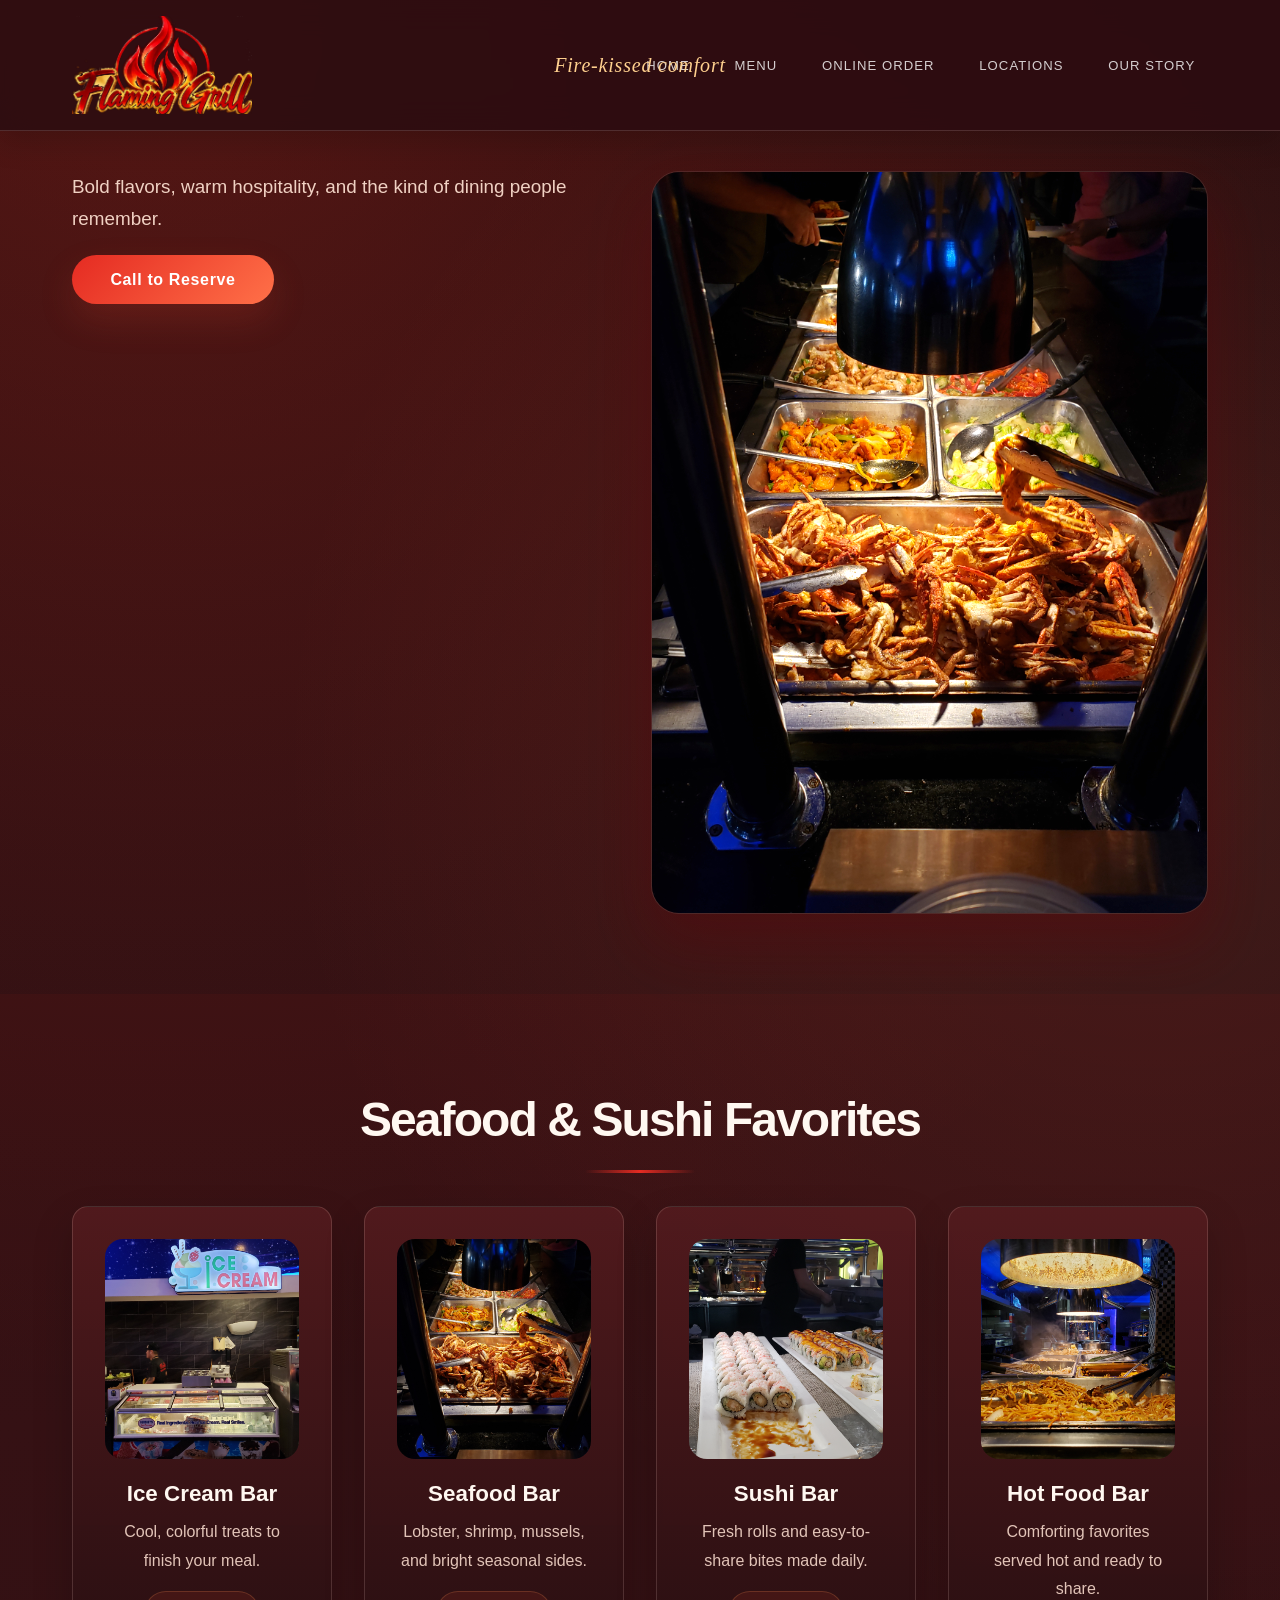
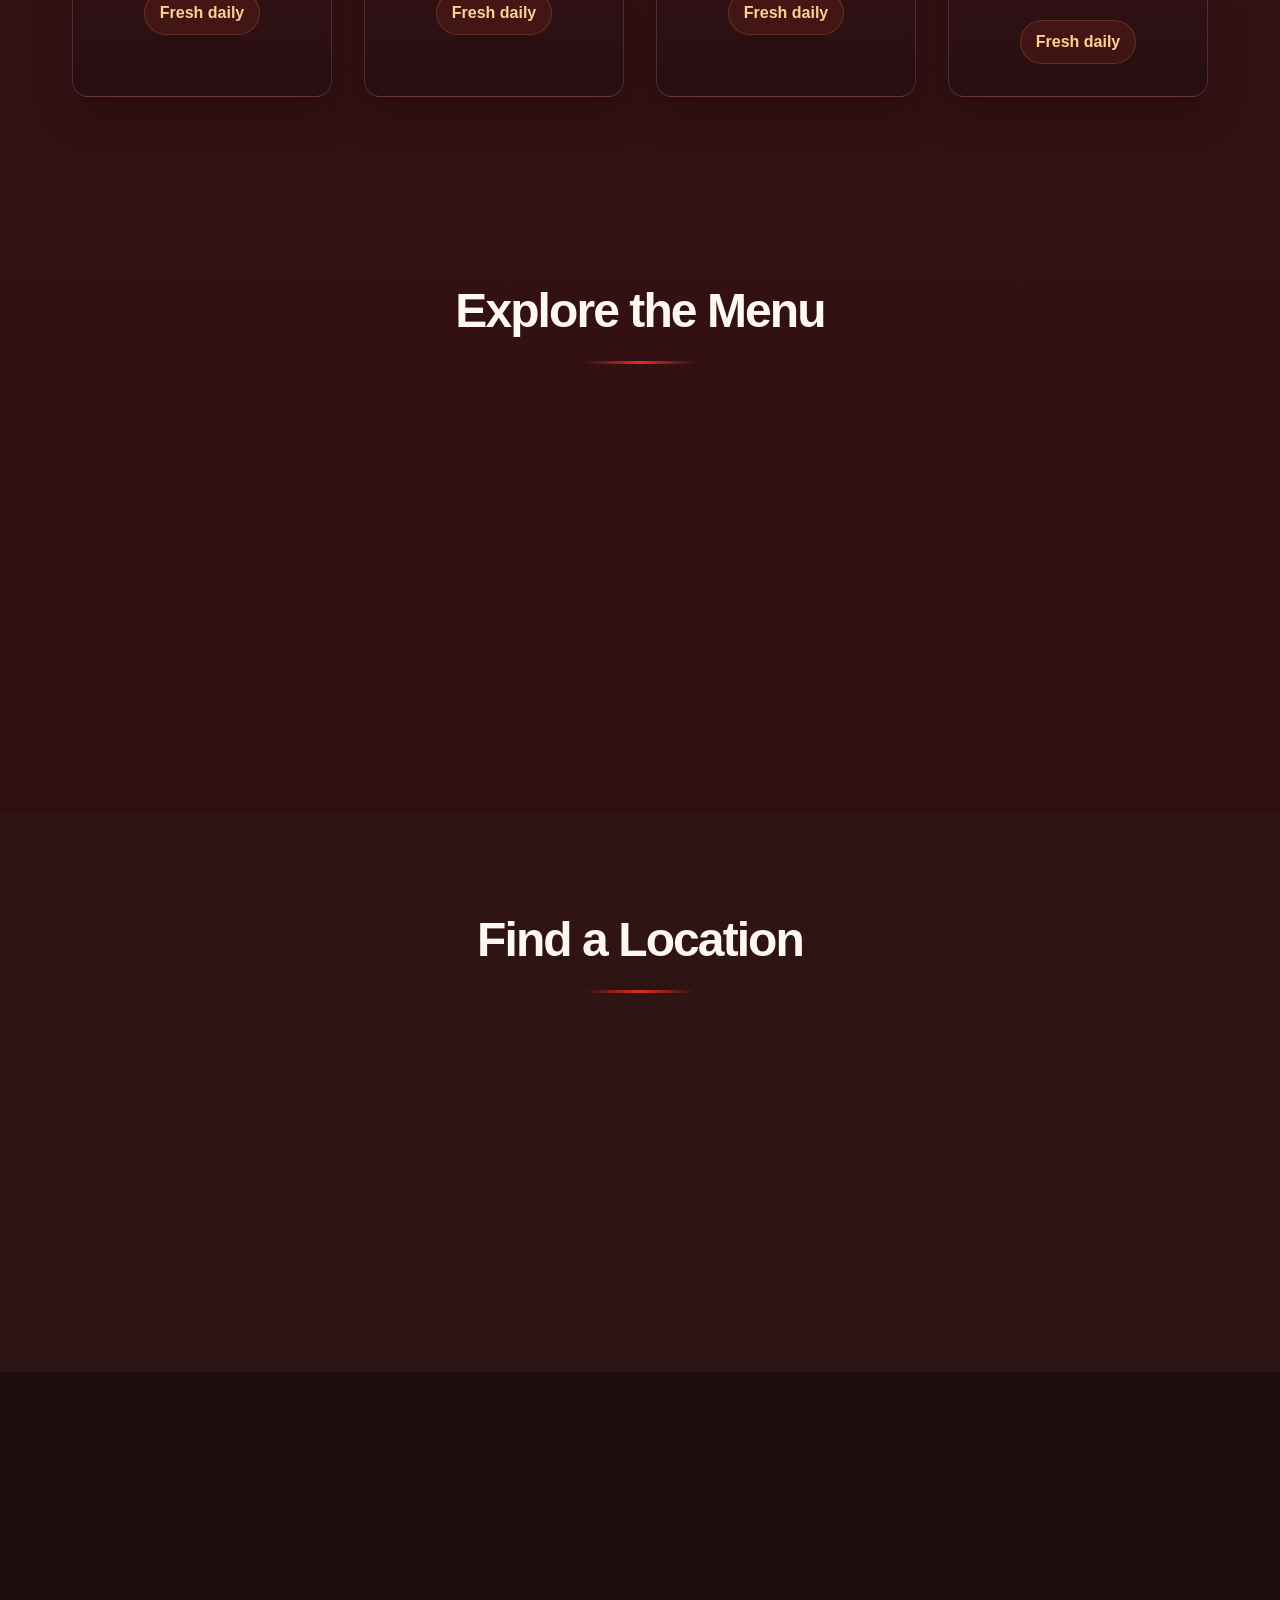
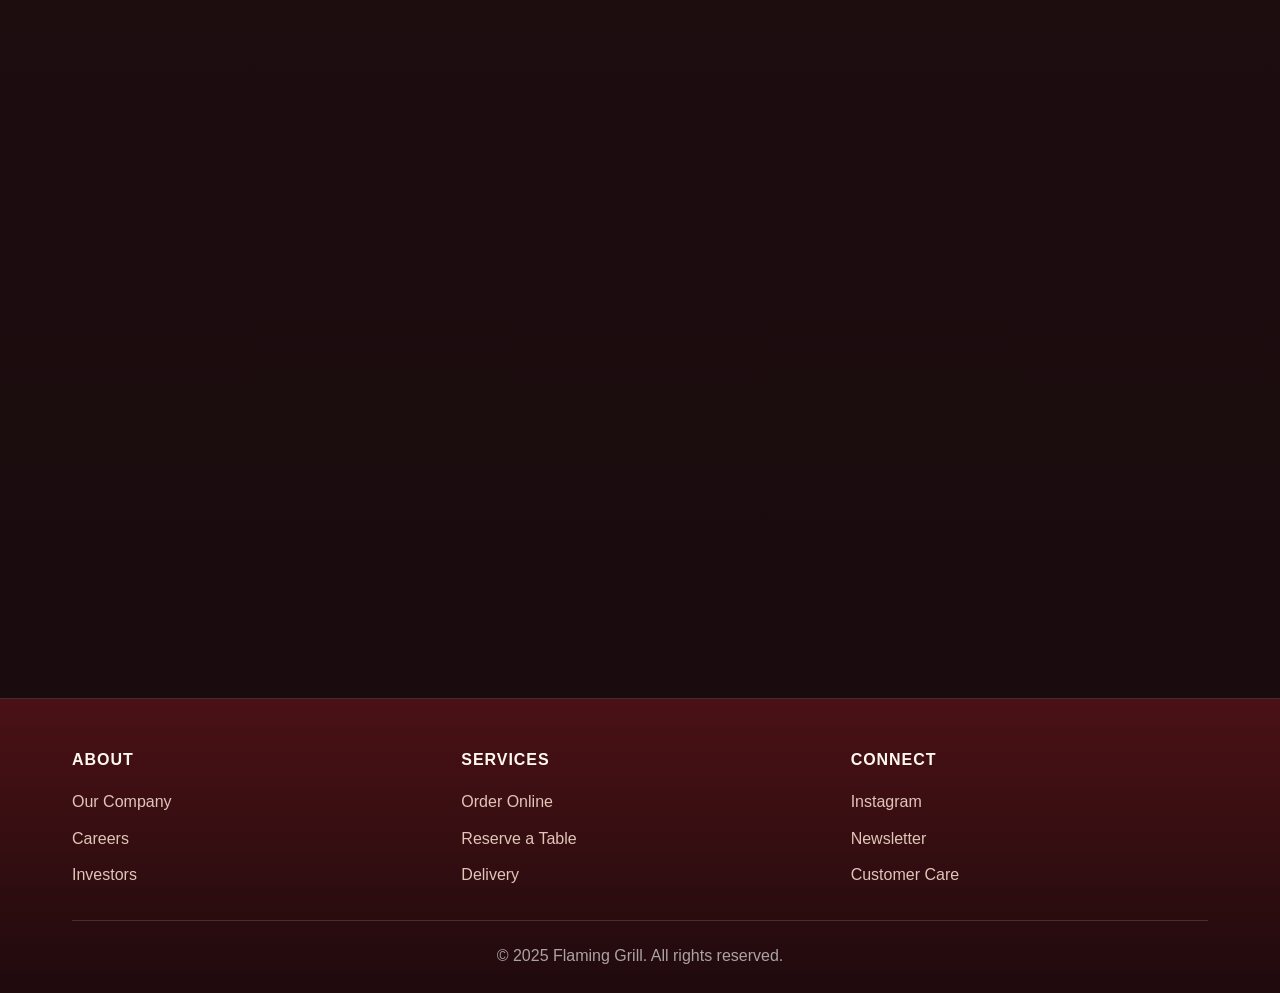
==== index.html @ aa5d99fc "Refine navigation and hero spacing" ====
<!DOCTYPE html>
<html lang="en">
<head>
    <meta charset="UTF-8">
    <meta name="viewport" content="width=device-width, initial-scale=1.0">
    <title>Flaming Grill - Premium Grill Restaurant</title>
    <meta name="description" content="Premium grill restaurant landing page with signature dishes, offers, and membership.">
    <link rel="stylesheet" href="styles.css">
</head>
<body>
    <nav class="navbar" aria-label="Primary navigation">
        <div class="nav-container">
            <a class="logo" href="#home" aria-label="Flaming Grill home">
                <img class="logo-image-extracted" src="./images/flaming-grill-transparent.png" alt="Flaming Grill">
            </a>
            <span class="nav-slogan">Fire-kissed comfort</span>

            <button class="menu-toggle" type="button" aria-expanded="false" aria-controls="site-menu" aria-label="Open navigation menu">
                <span></span><span></span><span></span>
            </button>

            <div class="nav-menu" id="site-menu">
                <div class="menu-panel-head">
                    <span>Explore</span>
                    <span class="menu-panel-fire" aria-hidden="true">✦</span>
                </div>
                <a href="#home" class="nav-link">Home</a>
                <a href="#menu" class="nav-link">Menu</a>
                <a href="./order.html" class="nav-link">Online Order</a>
                <a href="#branch" class="nav-link">Locations</a>
                <a href="#story" class="nav-link">Our Story</a>
            </div>
        </div>
    </nav>

    <section class="hero" id="home">
        <div class="hero-content">
            <h1 class="sr-only">Flaming Grill</h1>
            <p>Bold flavors, warm hospitality, and the kind of dining people remember.</p>
            <a class="cta-button phone-trigger" href="tel:+17329204888" data-phone="732-920-4888">Call to Reserve</a>
        </div>
        <div class="hero-image">
            <img src="./images/drive-10.jpg" alt="Fresh seafood bar with shrimp, lobster, and mussels">
        </div>
    </section>

    <section class="hot-dishes" id="menu">
        <div class="container">
            <h2 class="section-title">Seafood &amp; Sushi Favorites</h2>
            <div class="dishes-grid">
                <article class="dish-card glass-card reveal">
                    <img src="./images/drive-04.jpg" alt="Ice cream bar with assorted desserts">
                    <h3>Ice Cream Bar</h3>
                    <p>Cool, colorful treats to finish your meal.</p>
                    <span class="price">Fresh daily</span>
                </article>
                <article class="dish-card glass-card reveal">
                    <img src="./images/drive-10.jpg" alt="Seafood buffet with lobster, shrimp, and mussels">
                    <h3>Seafood Bar</h3>
                    <p>Lobster, shrimp, mussels, and bright seasonal sides.</p>
                    <span class="price">Fresh daily</span>
                </article>
                <article class="dish-card glass-card reveal">
                    <img src="./images/sushi-bar.jpg" alt="Fresh sushi rolls served at Flaming Grill">
                    <h3>Sushi Bar</h3>
                    <p>Fresh rolls and easy-to-share bites made daily.</p>
                    <span class="price">Fresh daily</span>
                </article>
                <article class="dish-card glass-card reveal">
                    <img src="./images/drive-07.jpg" alt="Hot food bar with prepared dishes">
                    <h3>Hot Food Bar</h3>
                    <p>Comforting favorites served hot and ready to share.</p>
                    <span class="price">Fresh daily</span>
                </article>
            </div>
        </div>
    </section>

    <section class="menu-categories">
        <div class="container">
            <h2 class="section-title">Explore the Menu</h2>
            <div class="categories-grid">
                <article class="category-item glass-card reveal">
                    <img src="./images/drive-10.jpg" alt="Lobster, shrimp, and seafood buffet">
                    <h3>Ocean Favorites</h3>
                    <p>Bright, generous, and ready for the table.</p>
                </article>
                <article class="category-item glass-card reveal">
                    <img src="./images/sushi-bar.jpg" alt="Fresh sushi rolls served at Flaming Grill">
                    <h3>Sushi Bar</h3>
                    <p>Fresh rolls, rice, and easy-to-share bites.</p>
                </article>
            </div>
        </div>
    </section>

    <section class="branches" id="branch">
        <div class="container">
            <h2 class="section-title">Find a Location</h2>
            <div class="branches-grid">
                <article class="branch-card glass-card reveal">
                    <h3>📍 Visit Flaming Grill</h3>
                    <p>2770 HOOPER AVE, BRICK, NJ 08723</p>
                    <p>Fresh seafood, sushi, and grill favorites served daily.</p>
                    <a class="branch-button phone-trigger" href="tel:+17329204888" data-phone="732-920-4888">Call to Reserve</a>
                </article>
            </div>
        </div>
    </section>

    <section class="story" id="story">
        <div class="container">
            <div class="story-content glass-card reveal">
                <div class="story-text">
                    <h2>Our Story</h2>
                    <p>Flaming Grill began in 2015 with one simple idea: great ingredients deserve a little fire and a lot of care.</p>
                    <p>Our chefs bring together grilling traditions from Japan, Korea, and beyond. Every cut, vegetable, and sauce is selected to make the meal feel effortless and memorable.</p>
                    <p>Today, our Brick location welcomes guests who come for the food, stay for the atmosphere, and return for the warmth of the flame.</p>
                </div>
                <div class="story-image">
                    <img src="./images/drive-12.jpg" alt="Flaming Grill restaurant kitchen and buffet display">
                </div>
            </div>
        </div>
    </section>

    <footer class="footer">
        <div class="container">
            <div class="footer-content">
                <div class="footer-section">
                    <h4>About</h4>
                    <ul>
                        <li><a href="#">Our Company</a></li>
                        <li><a href="#">Careers</a></li>
                        <li><a href="#">Investors</a></li>
                    </ul>
                </div>
                <div class="footer-section">
                    <h4>Services</h4>
                    <ul>
                        <li><a href="./order.html">Order Online</a></li>
                        <li><a href="#">Reserve a Table</a></li>
                        <li><a href="#">Delivery</a></li>
                    </ul>
                </div>
                <div class="footer-section">
                    <h4>Connect</h4>
                    <ul>
                        <li><a href="#">Instagram</a></li>
                        <li><a href="#">Newsletter</a></li>
                        <li><a href="#">Customer Care</a></li>
                    </ul>
                </div>
            </div>
            <div class="footer-bottom">
                <p>&copy; 2025 Flaming Grill. All rights reserved.</p>
            </div>
        </div>
    </footer>

    <script src="script.js"></script>
</body>
</html>
---- styles.css ----
:root {
    --bg: #190b0d;
    --bg-2: #2a1013;
    --panel: rgba(43, 17, 20, 0.9);
    --panel-strong: rgba(62, 20, 24, 0.96);
    --card: rgba(53, 21, 24, 0.88);
    --line: rgba(255, 219, 202, 0.16);
    --line-strong: rgba(255, 219, 202, 0.3);
    --text: #fff8f1;
    --muted: #e2c4b8;
    --accent: #e52b22;
    --accent-strong: #ad151b;
    --accent-soft: #ff7048;
    --gold: #ffd18f;
    --white: #ffffff;
    --shadow: rgba(0, 0, 0, 0.45);
    --max-width: 1200px;
}

* {
    margin: 0;
    padding: 0;
    box-sizing: border-box;
}

html {
    scroll-behavior: smooth;
}

body {
    font-family: 'Segoe UI', 'Avenir Next', 'Helvetica Neue', sans-serif;
    background:
        radial-gradient(circle at 12% 0%, rgba(237, 55, 37, 0.28), transparent 32%),
        radial-gradient(circle at 90% 18%, rgba(255, 112, 72, 0.14), transparent 24%),
        linear-gradient(180deg, #1b0a0d 0%, #2b1014 34%, #170b0d 100%);
    color: var(--text);
    line-height: 1.6;
    min-height: 100vh;
}

img {
    display: block;
    max-width: 100%;
}

a {
    text-decoration: none;
}

button,
input,
textarea {
    font: inherit;
}

.container {
    max-width: var(--max-width);
    margin: 0 auto;
    padding: 0 2rem;
}

.sr-only {
    position: absolute;
    width: 1px;
    height: 1px;
    padding: 0;
    margin: -1px;
    overflow: hidden;
    clip: rect(0, 0, 0, 0);
    white-space: nowrap;
    border: 0;
}

.navbar {
    position: sticky;
    top: 0;
    z-index: 1000;
    background: rgba(45, 13, 17, 0.9);
    backdrop-filter: blur(16px);
    border-bottom: 1px solid var(--line);
    box-shadow: 0 10px 28px rgba(0, 0, 0, 0.18);
}

.nav-container {
    max-width: var(--max-width);
    margin: 0 auto;
    padding: 1rem 2rem;
    display: flex;
    align-items: center;
    justify-content: space-between;
    gap: 1rem;
    position: relative;
}

.logo {
    display: inline-flex;
    align-items: center;
    justify-content: center;
    gap: 0.55rem;
    color: var(--white);
}

.logo-image-extracted {
    display: block;
    width: 180px;
    height: 98px;
    object-fit: contain;
    object-position: left center;
}

.nav-slogan {
    position: absolute;
    left: 50%;
    transform: translateX(-50%);
    color: var(--gold);
    font-family: Georgia, 'Times New Roman', serif;
    font-size: 1.25rem;
    font-style: italic;
    letter-spacing: 0.04em;
}

.logo-flame {
    position: relative;
    display: block;
    width: 28px;
    height: 38px;
    transform: rotate(-7deg);
}

.logo-flame::before,
.logo-flame::after,
.logo-flame i,
.logo-flame b {
    position: absolute;
    display: block;
    content: '';
    border-radius: 70% 25% 70% 25%;
    transform: rotate(45deg);
}

.logo-flame::before {
    right: 1px;
    bottom: 1px;
    width: 22px;
    height: 29px;
    background: var(--accent);
}

.logo-flame::after {
    right: 6px;
    bottom: 6px;
    width: 13px;
    height: 19px;
    background: var(--gold);
}

.logo-flame i {
    left: 1px;
    top: 1px;
    width: 11px;
    height: 22px;
    background: var(--accent-soft);
}

.logo-flame b {
    left: 7px;
    top: 10px;
    width: 7px;
    height: 14px;
    background: var(--gold);
}

.logo-words {
    display: inline-flex;
    align-items: baseline;
    column-gap: 0.3rem;
    line-height: 0.9;
    white-space: nowrap;
}

.logo-words strong,
.logo-words em {
    font-family: 'Arial Narrow', 'Helvetica Neue', sans-serif;
    font-style: normal;
    font-weight: 900;
}

.logo-words strong {
    font-size: 0.97rem;
    letter-spacing: 0.02em;
}

.logo-words strong:first-child {
    color: var(--accent-soft);
}

.logo-words strong:nth-child(2) {
    color: #ffdfd0;
}

.logo-words em {
    color: var(--gold);
    font-size: 0.58rem;
    letter-spacing: 0.08em;
}

.nav-menu {
    display: flex;
    align-items: center;
    gap: 1.2rem;
    transition: all 0.3s ease;
}

.nav-link {
    color: rgba(255, 255, 255, 0.8);
    font-size: 0.82rem;
    letter-spacing: 0.08em;
    text-transform: uppercase;
    padding: 0.5rem 0.8rem;
    border-radius: 999px;
    transition: all 0.25s ease;
}

.nav-link:hover {
    background: rgba(255, 255, 255, 0.04);
    color: var(--gold);
    transform: translateY(-1px);
}

.register-btn {
    background: linear-gradient(135deg, var(--accent), var(--accent-soft));
    color: var(--white);
    border: 1px solid rgba(255, 255, 255, 0.12);
    box-shadow: 0 12px 30px rgba(216, 64, 45, 0.2);
    padding: 0.7rem 1.1rem;
}

.register-btn:hover {
    filter: brightness(1.06);
    color: var(--white);
}

.menu-toggle {
    display: none;
    width: 48px;
    height: 48px;
    border: 1px solid var(--line-strong);
    background: rgba(255, 255, 255, 0.03);
    border-radius: 50%;
    align-items: center;
    justify-content: center;
    flex-direction: column;
    gap: 5px;
    cursor: pointer;
    transition: all 0.25s ease;
}

.menu-toggle span {
    width: 18px;
    height: 2px;
    background: var(--white);
    border-radius: 999px;
    display: block;
    transition: transform 0.25s ease, opacity 0.25s ease;
}

.menu-toggle[aria-expanded='true'] span:nth-child(1) {
    transform: translateY(7px) rotate(45deg);
}

.menu-toggle[aria-expanded='true'] span:nth-child(2) {
    opacity: 0;
}

.menu-toggle[aria-expanded='true'] span:nth-child(3) {
    transform: translateY(-7px) rotate(-45deg);
}

.menu-panel-head {
    display: none;
    justify-content: space-between;
    align-items: center;
    padding: 0.25rem 0.3rem 0.8rem;
    color: var(--gold);
    font-size: 0.7rem;
    letter-spacing: 0.12em;
    text-transform: uppercase;
    border-bottom: 1px solid var(--line);
}

.menu-panel-fire {
    color: var(--accent-soft);
    font-size: 1rem;
}

.glass-card {
    background: linear-gradient(180deg, rgba(83, 27, 30, 0.9), rgba(38, 14, 17, 0.94));
    border: 1px solid var(--line);
    border-radius: 16px;
    padding: 2rem;
    box-shadow: 0 18px 40px rgba(0, 0, 0, 0.2);
    transition: transform 0.3s ease, box-shadow 0.3s ease, border-color 0.3s ease;
}

.glass-card:hover {
    transform: translateY(-6px);
    border-color: rgba(248, 210, 140, 0.4);
    box-shadow: 0 24px 48px rgba(0, 0, 0, 0.26);
}

.hero {
    max-width: var(--max-width);
    margin: 0 auto;
    padding: 2.5rem 2rem 5rem;
    display: grid;
    grid-template-columns: 0.96fr 1.04fr;
    gap: 4rem;
    align-items: start;
}

.hero-content {
    padding-top: 0;
}

.eyebrow {
    display: inline-block;
    margin-bottom: 1rem;
    color: var(--gold);
    font-size: 0.76rem;
    letter-spacing: 0.18em;
    text-transform: uppercase;
}

.hero-content h1 {
    font-family: Georgia, 'Times New Roman', serif;
    font-size: clamp(3.2rem, 6vw, 6rem);
    font-weight: 600;
    letter-spacing: -0.05em;
    line-height: 0.96;
    margin-bottom: 1.2rem;
    color: var(--text);
}

.hero-wordmark {
    max-width: 650px;
    margin-bottom: 1.2rem;
}

.hero-wordmark img {
    width: 100%;
    height: auto;
    mix-blend-mode: screen;
    filter: saturate(1.08) contrast(1.04);
}

.hero-content p {
    max-width: 40rem;
    color: #f0d1c3;
    font-size: 1.18rem;
    line-height: 1.7;
    margin-bottom: 2rem;
}

.cta-button,
.promo-button,
.branch-button,
.register-submit {
    border: none;
    border-radius: 999px;
    background: linear-gradient(135deg, var(--accent), var(--accent-soft));
    color: var(--white);
    font-weight: 700;
    letter-spacing: 0.04em;
    cursor: pointer;
    transition: transform 0.22s ease, box-shadow 0.22s ease;
    box-shadow: 0 16px 35px rgba(216, 64, 45, 0.18);
}

.cta-button {
    padding: 1rem 2.4rem;
    font-size: 1rem;
}

.cta-button:hover,
.promo-button:hover,
.branch-button:hover,
.register-submit:hover {
    transform: translateY(-2px);
    box-shadow: 0 20px 38px rgba(216, 64, 45, 0.28);
}

.hero-image img {
    width: 100%;
    height: 100%;
    min-height: 540px;
    object-fit: cover;
    object-position: center center;
    filter: brightness(1.12) saturate(1.08);
    border-radius: 28px;
    border: 1px solid rgba(255, 255, 255, 0.08);
    box-shadow: 0 28px 60px rgba(71, 8, 12, 0.5);
}

.hot-dishes,
.promotions,
.menu-categories,
.branches,
.story,
.member-register {
    padding: 5.5rem 0;
}

.hot-dishes,
.menu-categories {
    background: rgba(112, 23, 27, 0.14);
}

.promotions,
.branches,
.member-register {
    background: rgba(255, 116, 70, 0.06);
}

.section-title {
    position: relative;
    text-align: center;
    margin-bottom: 3rem;
    color: var(--text);
    font-size: clamp(2rem, 4vw, 3rem);
    letter-spacing: -0.04em;
    font-weight: 600;
}

.section-title::after {
    content: '';
    position: absolute;
    left: 50%;
    bottom: -0.9rem;
    width: 110px;
    height: 3px;
    transform: translateX(-50%);
    border-radius: 999px;
    background: linear-gradient(90deg, transparent, var(--accent), transparent);
}

.dishes-grid,
.promotion-cards,
.categories-grid,
.branches-grid {
    display: grid;
    gap: 2rem;
}

.dishes-grid {
    grid-template-columns: repeat(auto-fit, minmax(240px, 1fr));
}

.dish-card {
    overflow: hidden;
    text-align: center;
}

.dish-card img {
    width: 100%;
    height: 220px;
    object-fit: cover;
    border-radius: 18px;
    margin-bottom: 1.3rem;
    transition: transform 0.38s ease;
}

.dish-card:hover img,
.category-item:hover img {
    transform: scale(1.04);
}

.dish-card h3,
.promo-card h3,
.branch-card h3,
.category-item h3 {
    color: var(--text);
    font-size: 1.4rem;
    line-height: 1.25;
    margin-bottom: 0.6rem;
}

.dish-card p,
.promo-card p,
.branch-card p,
.category-item p,
.story-text p {
    color: var(--muted);
    line-height: 1.8;
}

.price {
    display: inline-block;
    margin-top: 1rem;
    padding: 0.5rem 0.9rem;
    border-radius: 999px;
    background: rgba(216, 64, 45, 0.12);
    border: 1px solid rgba(255, 157, 87, 0.2);
    color: var(--gold);
    font-weight: 700;
}

.promotion-cards {
    grid-template-columns: repeat(auto-fit, minmax(280px, 1fr));
}

.promo-card {
    position: relative;
    overflow: hidden;
    padding-top: 3.5rem;
}

.promo-badge {
    position: absolute;
    top: 1.2rem;
    right: -2.1rem;
    padding: 0.45rem 2.2rem;
    background: linear-gradient(135deg, rgba(216, 64, 45, 1), rgba(255, 157, 87, 1));
    color: var(--white);
    font-size: 0.7rem;
    letter-spacing: 0.12em;
    text-transform: uppercase;
    transform: rotate(45deg);
    box-shadow: 0 14px 28px rgba(216, 64, 45, 0.2);
}

.promo-button {
    width: 100%;
    margin-top: 1.3rem;
    padding: 0.8rem 1.2rem;
}

.categories-grid {
    grid-template-columns: repeat(auto-fit, minmax(200px, 1fr));
}

.category-item {
    text-align: center;
    overflow: hidden;
}

.category-item img {
    width: 100%;
    height: 180px;
    object-fit: cover;
    border-radius: 18px;
    margin-bottom: 1rem;
    transition: transform 0.32s ease;
}

.branches-grid {
    grid-template-columns: repeat(auto-fit, minmax(260px, 1fr));
}

.branch-card {
    display: flex;
    flex-direction: column;
    gap: 0.8rem;
}

.branch-button {
    width: 100%;
    padding: 0.8rem 1.2rem;
    margin-top: 0.4rem;
    display: block;
    text-align: center;
}

.story-content {
    display: grid;
    grid-template-columns: 1.05fr 0.95fr;
    gap: 2.5rem;
    align-items: center;
}

.story-text h2 {
    color: var(--text);
    font-size: clamp(2rem, 4vw, 3rem);
    letter-spacing: -0.04em;
    margin-bottom: 1.1rem;
}

.story-text p + p {
    margin-top: 1rem;
}

.story-image img {
    width: 100%;
    min-height: 420px;
    object-fit: cover;
    border-radius: 24px;
    box-shadow: 0 30px 60px rgba(0, 0, 0, 0.25);
}

.member-register {
    padding-top: 3rem;
}

.register-form {
    max-width: 620px;
    margin: 0 auto;
}

.register-form h2 {
    color: var(--text);
    text-align: center;
    font-size: clamp(2rem, 3vw, 2.6rem);
    margin-bottom: 1.7rem;
}

.register-form form {
    display: flex;
    flex-direction: column;
    gap: 1.1rem;
}

.register-form input,
.register-form textarea {
    width: 100%;
    padding: 1rem 1.1rem;
    border-radius: 14px;
    border: 1px solid rgba(255, 255, 255, 0.08);
    background: rgba(255, 255, 255, 0.02);
    color: var(--text);
    transition: border-color 0.25s ease, box-shadow 0.25s ease;
}

.register-form input::placeholder,
.register-form textarea::placeholder {
    color: rgba(255, 255, 255, 0.45);
}

.register-form input:focus,
.register-form textarea:focus {
    outline: none;
    border-color: rgba(248, 210, 140, 0.6);
    box-shadow: 0 0 0 4px rgba(248, 210, 140, 0.08);
}

.register-form textarea {
    min-height: 110px;
    resize: vertical;
}

.register-submit {
    width: 100%;
    padding: 1rem 1.2rem;
}

.footer {
    margin-top: 2rem;
    background: linear-gradient(180deg, rgba(76, 18, 22, 0.96), rgba(31, 10, 13, 1));
    border-top: 1px solid var(--line);
    padding: 3rem 0 1.5rem;
}

.footer-content {
    display: grid;
    grid-template-columns: repeat(auto-fit, minmax(180px, 1fr));
    gap: 2rem;
    margin-bottom: 2rem;
}

.footer-section h4 {
    color: var(--text);
    font-size: 1rem;
    margin-bottom: 1rem;
    letter-spacing: 0.06em;
    text-transform: uppercase;
}

.footer-section ul {
    list-style: none;
}

.footer-section li + li {
    margin-top: 0.7rem;
}

.footer-section a {
    color: var(--muted);
    transition: color 0.2s ease;
}

.footer-section a:hover {
    color: var(--gold);
}

.footer-bottom {
    padding-top: 1.4rem;
    border-top: 1px solid var(--line);
    color: rgba(255, 255, 255, 0.62);
    text-align: center;
}

.reveal {
    opacity: 0;
    transform: translateY(30px);
    transition: opacity 0.7s ease, transform 0.7s ease;
}

.reveal.is-visible {
    opacity: 1;
    transform: translateY(0);
}

@media (max-width: 900px) {
    .hero {
        grid-template-columns: 1fr;
        gap: 2rem;
    }

    .hero-image img {
        min-height: 420px;
    }

    .story-content {
        grid-template-columns: 1fr;
    }
}

@media (max-width: 768px) {
    .nav-container {
        padding: 0.9rem 1rem;
    }

    .menu-toggle {
        display: flex;
    }

    .menu-panel-head {
        display: flex;
    }

    .nav-menu {
        position: absolute;
        right: 1rem;
        top: calc(100% + 0.7rem);
        left: 1rem;
        display: flex;
        flex-direction: column;
        align-items: flex-start;
        padding: 1rem 1rem 0.8rem;
        background: rgba(9, 11, 13, 0.96);
        border: 1px solid var(--line);
        border-radius: 18px;
        box-shadow: 0 22px 34px rgba(0, 0, 0, 0.28);
        opacity: 0;
        pointer-events: none;
        transform: translateY(-8px);
    }

    .nav-menu.is-open {
        opacity: 1;
        pointer-events: auto;
        transform: translateY(0);
    }

    .nav-link {
        width: 100%;
        padding: 0.75rem 0.4rem;
        border-radius: 10px;
    }

    .hero,
    .hot-dishes,
    .promotions,
    .menu-categories,
    .branches,
    .story,
    .member-register {
        padding-left: 1rem;
        padding-right: 1rem;
    }
}

@media (max-width: 480px) {
    .logo-image-extracted {
        width: 180px;
        height: 86px;
    }

    .nav-slogan {
        display: none;
    }

    .logo-words strong {
        font-size: 0.8rem;
    }

    .hero {
        padding-top: 2rem;
    }

    .hero-content {
        padding-top: 0;
    }

    .hero-content p {
        font-size: 1rem;
    }

    .glass-card {
        padding: 1.2rem;
    }
}

.back-link {
    color: var(--gold);
    font-size: 0.78rem;
    letter-spacing: 0.12em;
    text-transform: uppercase;
}

.back-link:hover {
    color: var(--white);
}

.order-main {
    max-width: var(--max-width);
    margin: 0 auto;
    padding: 4.5rem 2rem 6rem;
}

.order-header {
    max-width: 760px;
    margin-bottom: 3rem;
}

.order-header h1 {
    margin: 0.5rem 0 1rem;
    color: var(--text);
    font-family: Georgia, 'Times New Roman', serif;
    font-size: clamp(3rem, 6vw, 5.4rem);
    line-height: 0.98;
}

.order-header > p {
    color: var(--muted);
    font-size: 1.1rem;
}

.order-meta {
    display: flex;
    flex-wrap: wrap;
    gap: 0.65rem 1.2rem;
    margin-top: 1.5rem;
    color: var(--gold);
    font-size: 0.78rem;
    letter-spacing: 0.06em;
    text-transform: uppercase;
}

.order-meta a {
    color: var(--accent-soft);
}

.order-layout {
    display: grid;
    grid-template-columns: 210px minmax(0, 1fr);
    gap: 2rem;
    align-items: start;
}

.order-categories {
    position: sticky;
    top: 104px;
    display: flex;
    flex-direction: column;
    gap: 0.35rem;
    padding: 1rem;
    background: rgba(68, 18, 23, 0.8);
    border: 1px solid var(--line);
    border-radius: 14px;
}

.order-categories a {
    padding: 0.65rem 0.75rem;
    border-radius: 8px;
    color: var(--muted);
    font-size: 0.78rem;
    letter-spacing: 0.05em;
    text-transform: uppercase;
}

.order-categories a:hover {
    background: var(--accent-strong);
    color: var(--white);
}

.order-menu {
    min-width: 0;
}

.order-section {
    scroll-margin-top: 100px;
    margin-bottom: 2.5rem;
    padding: 1.6rem;
    background: rgba(63, 19, 24, 0.78);
    border: 1px solid var(--line);
    border-radius: 16px;
}

.order-section h2 {
    margin-bottom: 1rem;
    color: var(--gold);
    font-family: Georgia, 'Times New Roman', serif;
    font-size: 1.9rem;
}

.order-items {
    display: grid;
    gap: 0.55rem;
}

.order-item {
    display: flex;
    justify-content: space-between;
    gap: 1.5rem;
    padding: 1rem 0;
    border-top: 1px solid rgba(255, 219, 202, 0.12);
}

.order-item h3 {
    color: var(--text);
    font-size: 1rem;
    line-height: 1.35;
}

.order-item p {
    max-width: 700px;
    margin-top: 0.35rem;
    color: var(--muted);
    font-size: 0.9rem;
    line-height: 1.55;
}

.order-item strong {
    flex: 0 0 auto;
    color: var(--accent-soft);
    font-size: 0.95rem;
}

.compact-items {
    grid-template-columns: repeat(2, minmax(0, 1fr));
    column-gap: 2rem;
}

@media (max-width: 760px) {
    .order-main {
        padding: 3rem 1rem 4rem;
    }

    .order-layout {
        grid-template-columns: 1fr;
    }

    .order-categories {
        position: static;
        display: grid;
        grid-template-columns: repeat(2, minmax(0, 1fr));
    }

    .compact-items {
        grid-template-columns: 1fr;
    }
}
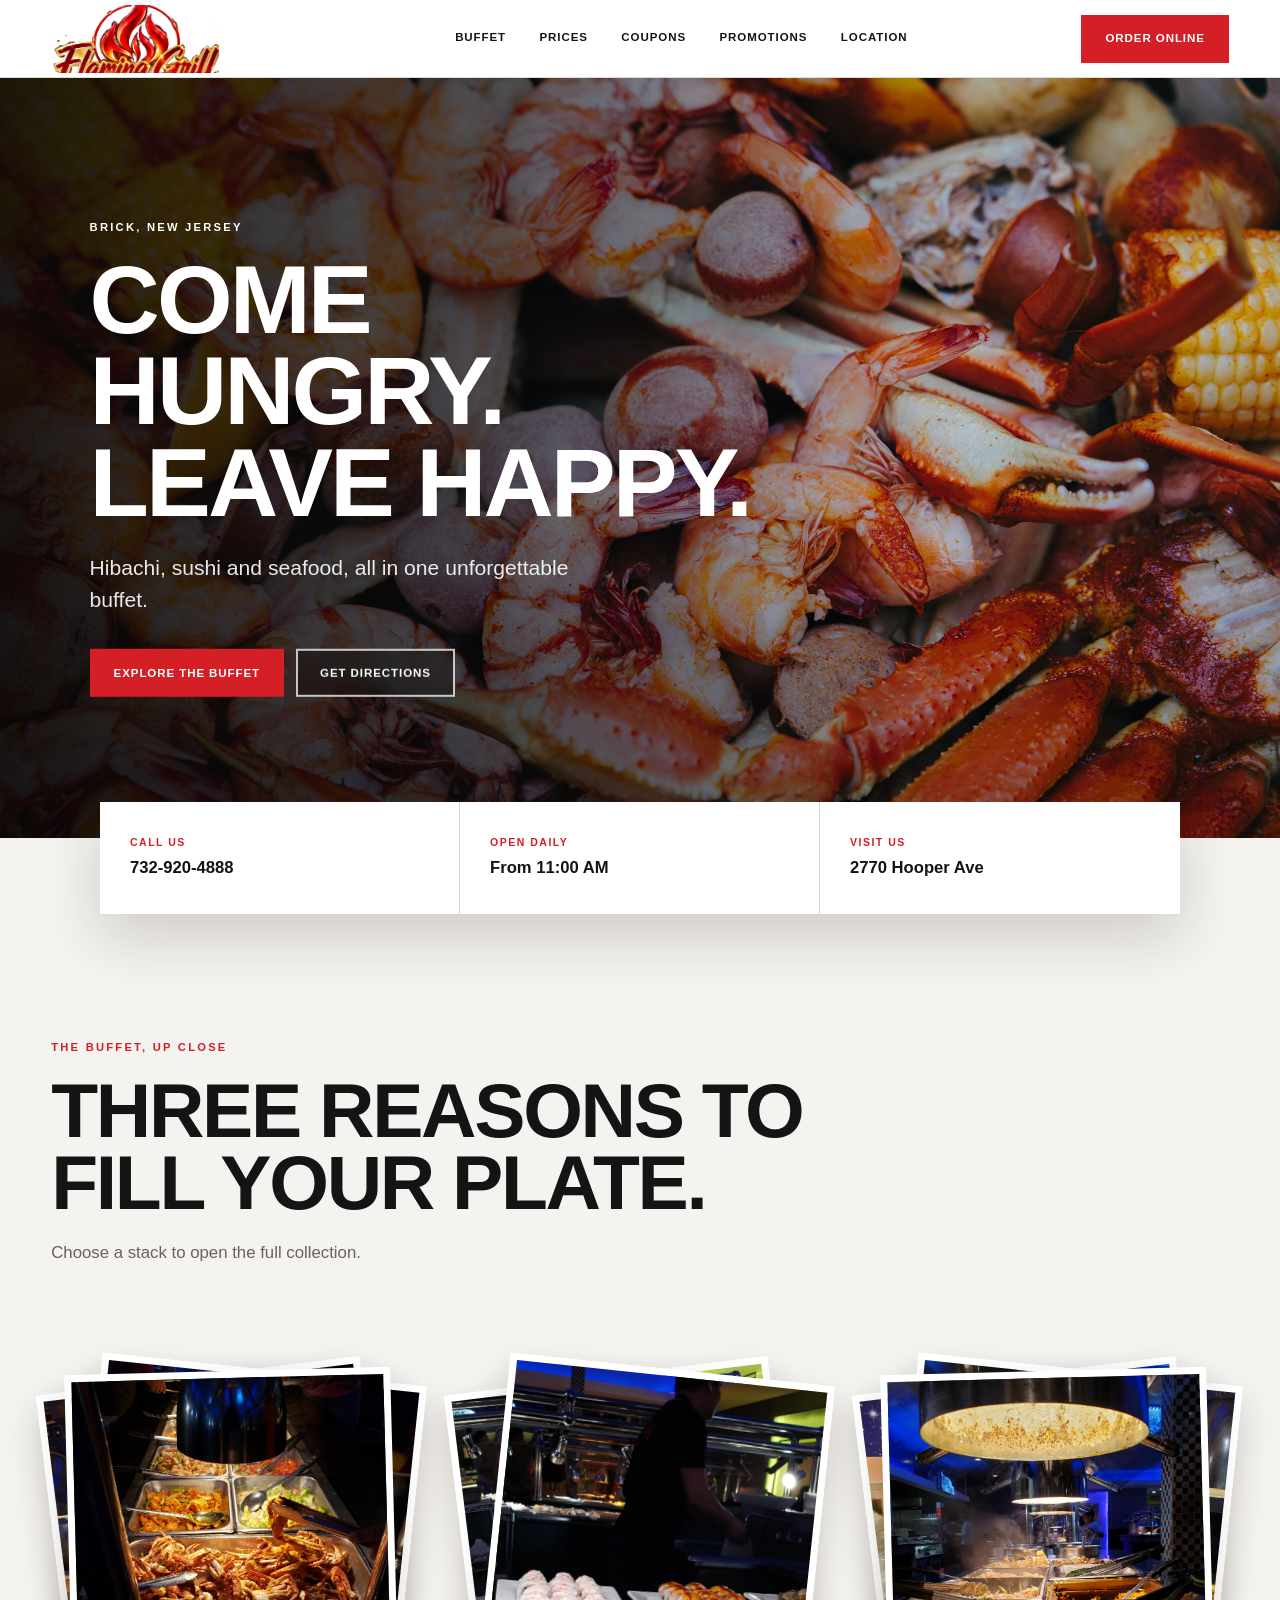
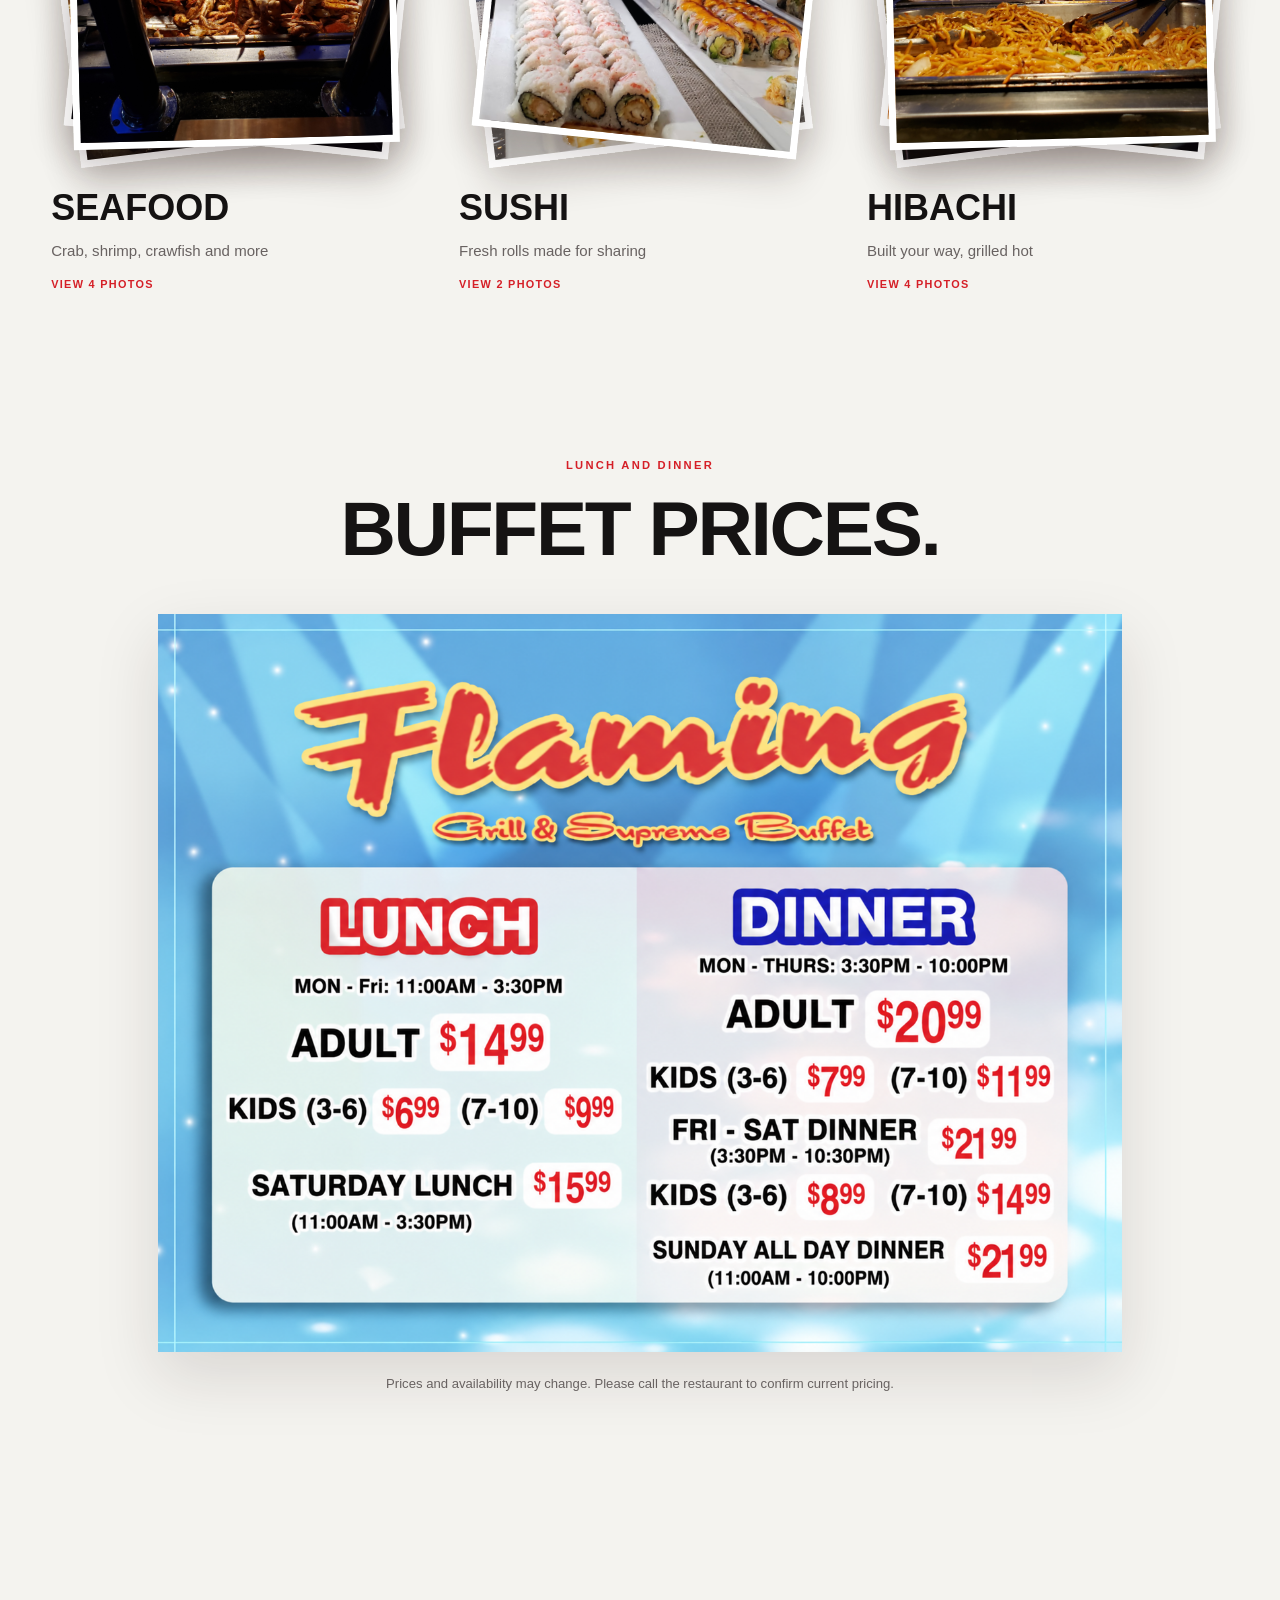
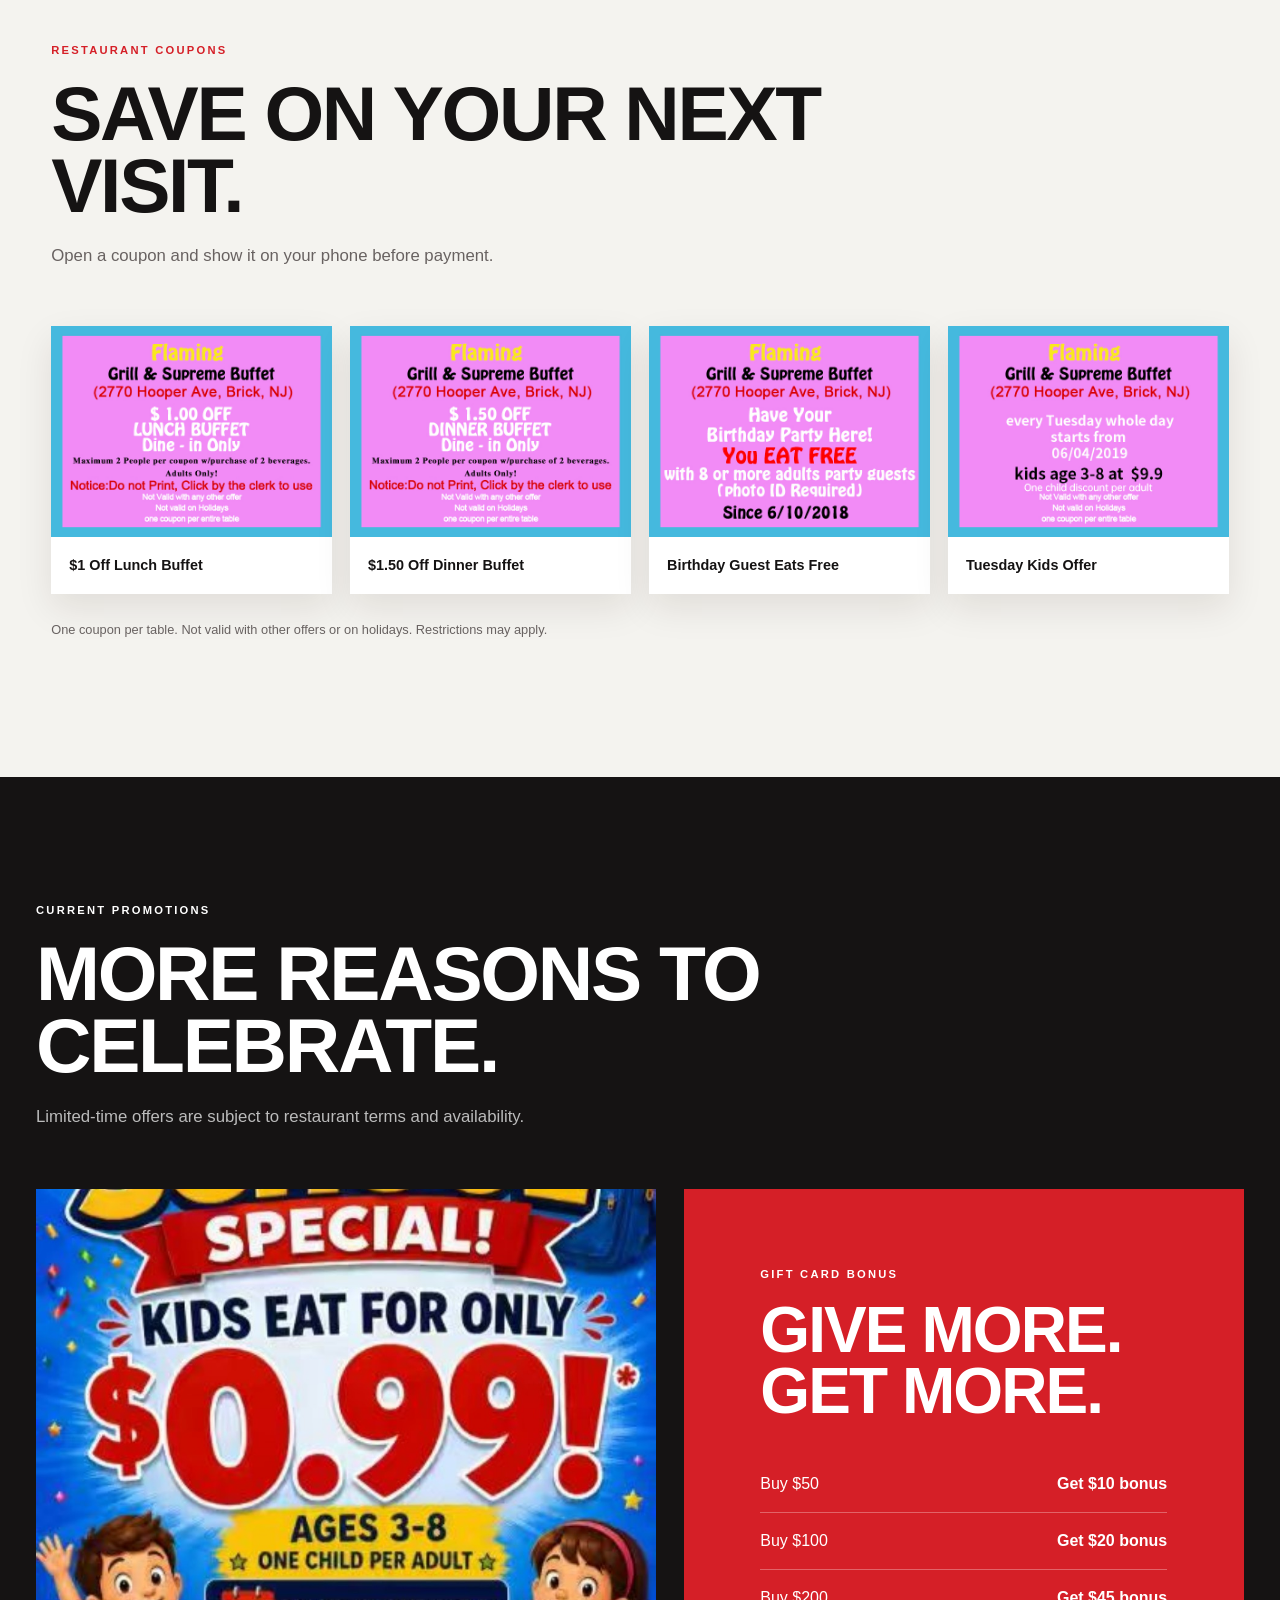
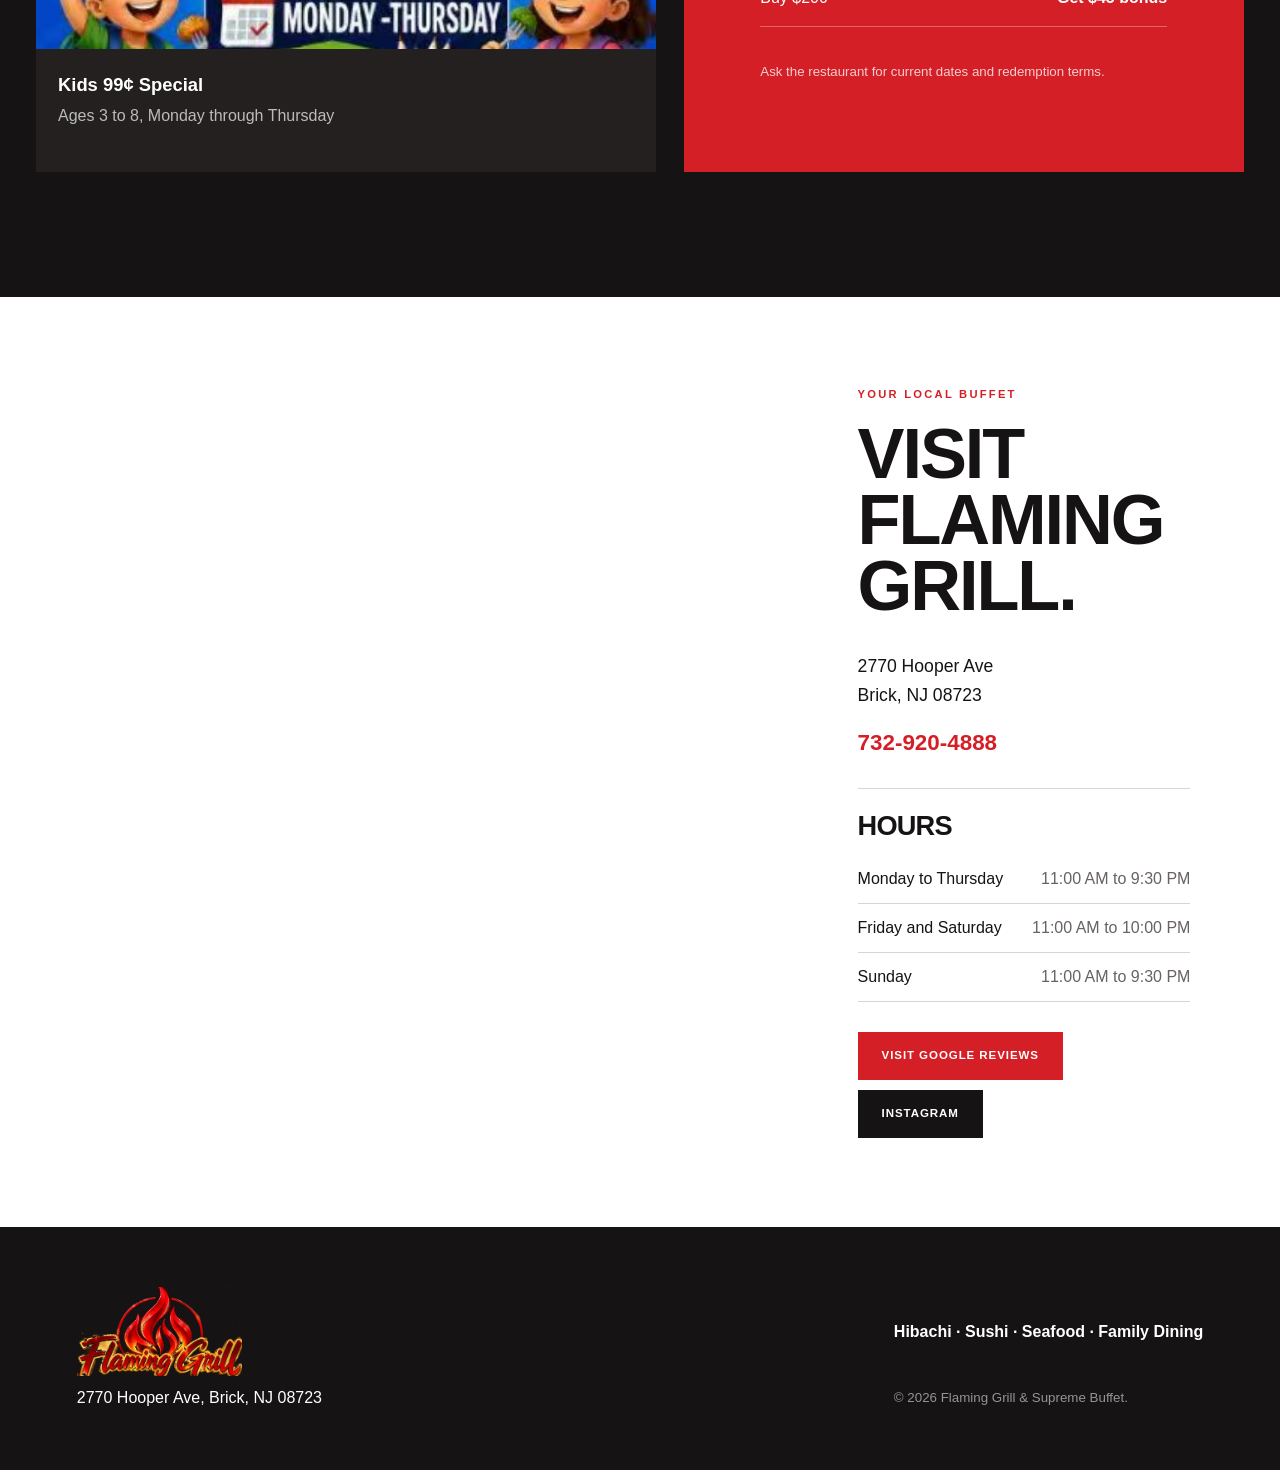
==== commit 26f03b18: "Redesign buffet homepage with galleries and promotions" ====
--- a/index.html
+++ b/index.html
@@ -1,163 +1,120 @@
-<!DOCTYPE html>
+<!doctype html>
 <html lang="en">
 <head>
-    <meta charset="UTF-8">
-    <meta name="viewport" content="width=device-width, initial-scale=1.0">
-    <title>Flaming Grill - Premium Grill Restaurant</title>
-    <meta name="description" content="Premium grill restaurant landing page with signature dishes, offers, and membership.">
-    <link rel="stylesheet" href="styles.css">
+  <meta charset="utf-8">
+  <meta name="viewport" content="width=device-width, initial-scale=1">
+  <meta name="description" content="Flaming Grill & Supreme Buffet in Brick, New Jersey. Hibachi, sushi, seafood and family dining.">
+  <title>Flaming Grill & Supreme Buffet | Brick, NJ</title>
+  <link rel="preload" as="image" href="./assets/hero-seafood.jpg">
+  <link rel="stylesheet" href="styles.css">
 </head>
 <body>
-    <nav class="navbar" aria-label="Primary navigation">
-        <div class="nav-container">
-            <a class="logo" href="#home" aria-label="Flaming Grill home">
-                <img class="logo-image-extracted" src="./images/flaming-grill-transparent.png" alt="Flaming Grill">
-            </a>
-            <span class="nav-slogan">Fire-kissed comfort</span>
+  <header class="site-header">
+    <a class="brand" href="#home" aria-label="Flaming Grill home"><img src="./images/flaming-grill-transparent.png" alt="Flaming Grill & Supreme Buffet"></a>
+    <nav class="desktop-nav" aria-label="Primary navigation">
+      <a href="#favorites">Buffet</a><a href="#prices">Prices</a><a href="#coupons">Coupons</a><a href="#promotions">Promotions</a><a href="#location">Location</a>
+    </nav>
+    <div class="header-actions">
+      <a class="order-button" href="./order.html">Order Online</a>
+      <button class="menu-toggle" type="button" aria-expanded="false" aria-controls="mobile-menu">Menu</button>
+    </div>
+    <nav class="mobile-menu" id="mobile-menu" aria-label="Mobile navigation">
+      <a href="#favorites">Buffet</a><a href="#prices">Prices</a><a href="#coupons">Coupons</a><a href="#promotions">Promotions</a><a href="#location">Location</a>
+    </nav>
+  </header>
 
-            <button class="menu-toggle" type="button" aria-expanded="false" aria-controls="site-menu" aria-label="Open navigation menu">
-                <span></span><span></span><span></span>
-            </button>
-
-            <div class="nav-menu" id="site-menu">
-                <div class="menu-panel-head">
-                    <span>Explore</span>
-                    <span class="menu-panel-fire" aria-hidden="true">✦</span>
-                </div>
-                <a href="#home" class="nav-link">Home</a>
-                <a href="#menu" class="nav-link">Menu</a>
-                <a href="./order.html" class="nav-link">Online Order</a>
-                <a href="#branch" class="nav-link">Locations</a>
-                <a href="#story" class="nav-link">Our Story</a>
-            </div>
+  <main>
+    <section class="hero" id="home" aria-labelledby="hero-title">
+      <img class="hero-photo" src="./assets/hero-seafood.jpg" alt="A generous seafood feast with crab, shrimp, crawfish and corn">
+      <div class="hero-shade"></div>
+      <div class="hero-content">
+        <p class="eyebrow">Brick, New Jersey</p>
+        <h1 id="hero-title">Come hungry.<br>Leave happy.</h1>
+        <p>Hibachi, sushi and seafood, all in one unforgettable buffet.</p>
+        <div class="hero-actions">
+          <a class="button button-primary" href="#favorites">Explore the Buffet</a>
+          <a class="button button-secondary" href="#location">Get Directions</a>
         </div>
-    </nav>
-
-    <section class="hero" id="home">
-        <div class="hero-content">
-            <h1 class="sr-only">Flaming Grill</h1>
-            <p>Bold flavors, warm hospitality, and the kind of dining people remember.</p>
-            <a class="cta-button phone-trigger" href="tel:+17329204888" data-phone="732-920-4888">Call to Reserve</a>
-        </div>
-        <div class="hero-image">
-            <img src="./images/drive-10.jpg" alt="Fresh seafood bar with shrimp, lobster, and mussels">
-        </div>
+      </div>
     </section>
 
-    <section class="hot-dishes" id="menu">
-        <div class="container">
-            <h2 class="section-title">Seafood &amp; Sushi Favorites</h2>
-            <div class="dishes-grid">
-                <article class="dish-card glass-card reveal">
-                    <img src="./images/drive-04.jpg" alt="Ice cream bar with assorted desserts">
-                    <h3>Ice Cream Bar</h3>
-                    <p>Cool, colorful treats to finish your meal.</p>
-                    <span class="price">Fresh daily</span>
-                </article>
-                <article class="dish-card glass-card reveal">
-                    <img src="./images/drive-10.jpg" alt="Seafood buffet with lobster, shrimp, and mussels">
-                    <h3>Seafood Bar</h3>
-                    <p>Lobster, shrimp, mussels, and bright seasonal sides.</p>
-                    <span class="price">Fresh daily</span>
-                </article>
-                <article class="dish-card glass-card reveal">
-                    <img src="./images/sushi-bar.jpg" alt="Fresh sushi rolls served at Flaming Grill">
-                    <h3>Sushi Bar</h3>
-                    <p>Fresh rolls and easy-to-share bites made daily.</p>
-                    <span class="price">Fresh daily</span>
-                </article>
-                <article class="dish-card glass-card reveal">
-                    <img src="./images/drive-07.jpg" alt="Hot food bar with prepared dishes">
-                    <h3>Hot Food Bar</h3>
-                    <p>Comforting favorites served hot and ready to share.</p>
-                    <span class="price">Fresh daily</span>
-                </article>
-            </div>
-        </div>
+    <section class="quick-info" aria-label="Restaurant quick information">
+      <a href="tel:+17329204888"><span>Call us</span><strong>732-920-4888</strong></a>
+      <a href="#hours"><span>Open daily</span><strong>From 11:00 AM</strong></a>
+      <a href="#location"><span>Visit us</span><strong>2770 Hooper Ave</strong></a>
     </section>
 
-    <section class="menu-categories">
-        <div class="container">
-            <h2 class="section-title">Explore the Menu</h2>
-            <div class="categories-grid">
-                <article class="category-item glass-card reveal">
-                    <img src="./images/drive-10.jpg" alt="Lobster, shrimp, and seafood buffet">
-                    <h3>Ocean Favorites</h3>
-                    <p>Bright, generous, and ready for the table.</p>
-                </article>
-                <article class="category-item glass-card reveal">
-                    <img src="./images/sushi-bar.jpg" alt="Fresh sushi rolls served at Flaming Grill">
-                    <h3>Sushi Bar</h3>
-                    <p>Fresh rolls, rice, and easy-to-share bites.</p>
-                </article>
-            </div>
-        </div>
+    <section class="favorites" id="favorites" aria-labelledby="favorites-title">
+      <div class="section-heading">
+        <p class="eyebrow red">The buffet, up close</p>
+        <h2 id="favorites-title">Three reasons to fill your plate.</h2>
+        <p>Choose a stack to open the full collection.</p>
+      </div>
+      <div class="stack-grid">
+        <button class="photo-stack" type="button" data-gallery="seafood" aria-label="Open Seafood photo gallery">
+          <span class="stack-visual" aria-hidden="true"><img src="./images/drive-08.jpg" alt=""><img src="./images/drive-09.jpg" alt=""><img src="./images/drive-10.jpg" alt=""></span>
+          <span class="stack-copy"><strong>Seafood</strong><small>Crab, shrimp, crawfish and more</small><em>View 4 photos</em></span>
+        </button>
+        <button class="photo-stack" type="button" data-gallery="sushi" aria-label="Open Sushi photo gallery">
+          <span class="stack-visual" aria-hidden="true"><img src="./images/sushi-bar.jpg" alt=""><img src="./images/sushi-new-02.png" alt=""></span>
+          <span class="stack-copy"><strong>Sushi</strong><small>Fresh rolls made for sharing</small><em>View 2 photos</em></span>
+        </button>
+        <button class="photo-stack" type="button" data-gallery="hibachi" aria-label="Open Hibachi photo gallery">
+          <span class="stack-visual" aria-hidden="true"><img src="./images/drive-05.jpg" alt=""><img src="./images/drive-06.jpg" alt=""><img src="./images/drive-07.jpg" alt=""></span>
+          <span class="stack-copy"><strong>Hibachi</strong><small>Built your way, grilled hot</small><em>View 4 photos</em></span>
+        </button>
+      </div>
     </section>
 
-    <section class="branches" id="branch">
-        <div class="container">
-            <h2 class="section-title">Find a Location</h2>
-            <div class="branches-grid">
-                <article class="branch-card glass-card reveal">
-                    <h3>📍 Visit Flaming Grill</h3>
-                    <p>2770 HOOPER AVE, BRICK, NJ 08723</p>
-                    <p>Fresh seafood, sushi, and grill favorites served daily.</p>
-                    <a class="branch-button phone-trigger" href="tel:+17329204888" data-phone="732-920-4888">Call to Reserve</a>
-                </article>
-            </div>
-        </div>
+    <section class="price-section" id="prices" aria-labelledby="prices-title">
+      <div class="section-heading center"><p class="eyebrow red">Lunch and dinner</p><h2 id="prices-title">Buffet prices.</h2></div>
+      <img src="./assets/price-table-soft.png" alt="Flaming Grill lunch and dinner buffet prices for adults and children" loading="lazy">
+      <p>Prices and availability may change. Please call the restaurant to confirm current pricing.</p>
     </section>
 
-    <section class="story" id="story">
-        <div class="container">
-            <div class="story-content glass-card reveal">
-                <div class="story-text">
-                    <h2>Our Story</h2>
-                    <p>Flaming Grill began in 2015 with one simple idea: great ingredients deserve a little fire and a lot of care.</p>
-                    <p>Our chefs bring together grilling traditions from Japan, Korea, and beyond. Every cut, vegetable, and sauce is selected to make the meal feel effortless and memorable.</p>
-                    <p>Today, our Brick location welcomes guests who come for the food, stay for the atmosphere, and return for the warmth of the flame.</p>
-                </div>
-                <div class="story-image">
-                    <img src="./images/drive-12.jpg" alt="Flaming Grill restaurant kitchen and buffet display">
-                </div>
-            </div>
-        </div>
+    <section class="coupons" id="coupons" aria-labelledby="coupons-title">
+      <div class="section-heading"><p class="eyebrow red">Restaurant coupons</p><h2 id="coupons-title">Save on your next visit.</h2><p>Open a coupon and show it on your phone before payment.</p></div>
+      <div class="coupon-grid">
+        <a href="./assets/coupon04.jpg" target="_blank"><img src="./assets/coupon04.jpg" alt="One dollar off lunch buffet coupon" loading="lazy"><strong>$1 Off Lunch Buffet</strong></a>
+        <a href="./assets/coupon05.jpg" target="_blank"><img src="./assets/coupon05.jpg" alt="One dollar and fifty cents off dinner buffet coupon" loading="lazy"><strong>$1.50 Off Dinner Buffet</strong></a>
+        <a href="./assets/coupon03.jpg" target="_blank"><img src="./assets/coupon03.jpg" alt="Birthday guest eats free coupon" loading="lazy"><strong>Birthday Guest Eats Free</strong></a>
+        <a href="./assets/coupon06.jpg" target="_blank"><img src="./assets/coupon06.jpg" alt="Tuesday kids offer coupon" loading="lazy"><strong>Tuesday Kids Offer</strong></a>
+      </div>
+      <p class="terms">One coupon per table. Not valid with other offers or on holidays. Restrictions may apply.</p>
     </section>
 
-    <footer class="footer">
-        <div class="container">
-            <div class="footer-content">
-                <div class="footer-section">
-                    <h4>About</h4>
-                    <ul>
-                        <li><a href="#">Our Company</a></li>
-                        <li><a href="#">Careers</a></li>
-                        <li><a href="#">Investors</a></li>
-                    </ul>
-                </div>
-                <div class="footer-section">
-                    <h4>Services</h4>
-                    <ul>
-                        <li><a href="./order.html">Order Online</a></li>
-                        <li><a href="#">Reserve a Table</a></li>
-                        <li><a href="#">Delivery</a></li>
-                    </ul>
-                </div>
-                <div class="footer-section">
-                    <h4>Connect</h4>
-                    <ul>
-                        <li><a href="#">Instagram</a></li>
-                        <li><a href="#">Newsletter</a></li>
-                        <li><a href="#">Customer Care</a></li>
-                    </ul>
-                </div>
-            </div>
-            <div class="footer-bottom">
-                <p>&copy; 2025 Flaming Grill. All rights reserved.</p>
-            </div>
+    <section class="promotions" id="promotions" aria-labelledby="promotions-title">
+      <div class="section-heading"><p class="eyebrow">Current promotions</p><h2 id="promotions-title">More reasons to celebrate.</h2><p>Limited-time offers are subject to restaurant terms and availability.</p></div>
+      <div class="promo-grid">
+        <figure><img src="./assets/promo-school-099.jpg" alt="Kids 99 cent special promotion" loading="lazy"><figcaption><strong>Kids 99¢ Special</strong><span>Ages 3 to 8, Monday through Thursday</span></figcaption></figure>
+        <article class="gift-card"><p class="eyebrow">Gift card bonus</p><h3>Give more.<br>Get more.</h3><ul><li><span>Buy $50</span><strong>Get $10 bonus</strong></li><li><span>Buy $100</span><strong>Get $20 bonus</strong></li><li><span>Buy $200</span><strong>Get $45 bonus</strong></li></ul><p>Ask the restaurant for current dates and redemption terms.</p></article>
+      </div>
+    </section>
+
+    <section class="location" id="location">
+      <div class="map-panel">
+        <iframe title="Google map showing Flaming Grill & Supreme Buffet" src="https://www.google.com/maps?q=Flaming+Grill+%26+Supreme+Buffet%2C+2770+Hooper+Ave%2C+Brick%2C+NJ+08723&output=embed" loading="lazy" referrerpolicy="no-referrer-when-downgrade" allowfullscreen></iframe>
+      </div>
+      <div class="location-card">
+        <p class="eyebrow red">Your local buffet</p><h2>Visit Flaming Grill.</h2>
+        <address>2770 Hooper Ave<br>Brick, NJ 08723</address>
+        <a class="phone-link" href="tel:+17329204888">732-920-4888</a>
+        <div class="hours" id="hours"><h3>Hours</h3><dl><div><dt>Monday to Thursday</dt><dd>11:00 AM to 9:30 PM</dd></div><div><dt>Friday and Saturday</dt><dd>11:00 AM to 10:00 PM</dd></div><div><dt>Sunday</dt><dd>11:00 AM to 9:30 PM</dd></div></dl></div>
+        <div class="location-actions">
+          <a class="button button-primary" href="https://www.google.com/maps/place/Flaming+Grill+%26+Supreme+Buffet/@40.0555732,-74.136483,17z/data=!3m1!4b1!4m6!3m5!1s0x89c183774d2353b9:0x7e8dcd64d9b1ff2b!8m2!3d40.0555732!4d-74.136483!16s%2Fg%2F11btrsjglb?entry=ttu" target="_blank" rel="noopener">Visit Google Reviews</a>
+          <a class="button button-dark" href="https://www.instagram.com/flaminggrillnj/" target="_blank" rel="noopener">Instagram</a>
         </div>
-    </footer>
+      </div>
+    </section>
+  </main>
 
-    <script src="script.js"></script>
+  <footer><img src="./images/flaming-grill-transparent.png" alt="Flaming Grill & Supreme Buffet"><p>Hibachi · Sushi · Seafood · Family Dining</p><p>2770 Hooper Ave, Brick, NJ 08723</p><small>© 2026 Flaming Grill & Supreme Buffet.</small></footer>
+
+  <dialog class="gallery-dialog" aria-labelledby="gallery-title">
+    <div class="dialog-topbar"><div><span>Flaming Grill</span><h2 id="gallery-title">Gallery</h2></div><button class="dialog-close" type="button">Close</button></div>
+    <div class="gallery-stage"><button class="gallery-control gallery-prev" type="button">Previous</button><figure><img class="gallery-main" src="./assets/hero-seafood.jpg" alt="Seafood buffet"><figcaption class="gallery-count"></figcaption></figure><button class="gallery-control gallery-next" type="button">Next</button></div>
+    <div class="gallery-thumbs" aria-label="Choose a photo"></div>
+  </dialog>
+  <script src="script.js"></script>
 </body>
 </html>
--- a/styles.css
+++ b/styles.css
@@ -1,971 +1,14 @@
-:root {
-    --bg: #190b0d;
-    --bg-2: #2a1013;
-    --panel: rgba(43, 17, 20, 0.9);
-    --panel-strong: rgba(62, 20, 24, 0.96);
-    --card: rgba(53, 21, 24, 0.88);
-    --line: rgba(255, 219, 202, 0.16);
-    --line-strong: rgba(255, 219, 202, 0.3);
-    --text: #fff8f1;
-    --muted: #e2c4b8;
-    --accent: #e52b22;
-    --accent-strong: #ad151b;
-    --accent-soft: #ff7048;
-    --gold: #ffd18f;
-    --white: #ffffff;
-    --shadow: rgba(0, 0, 0, 0.45);
-    --max-width: 1200px;
-}
-
-* {
-    margin: 0;
-    padding: 0;
-    box-sizing: border-box;
-}
-
-html {
-    scroll-behavior: smooth;
-}
-
-body {
-    font-family: 'Segoe UI', 'Avenir Next', 'Helvetica Neue', sans-serif;
-    background:
-        radial-gradient(circle at 12% 0%, rgba(237, 55, 37, 0.28), transparent 32%),
-        radial-gradient(circle at 90% 18%, rgba(255, 112, 72, 0.14), transparent 24%),
-        linear-gradient(180deg, #1b0a0d 0%, #2b1014 34%, #170b0d 100%);
-    color: var(--text);
-    line-height: 1.6;
-    min-height: 100vh;
-}
-
-img {
-    display: block;
-    max-width: 100%;
-}
-
-a {
-    text-decoration: none;
-}
-
-button,
-input,
-textarea {
-    font: inherit;
-}
-
-.container {
-    max-width: var(--max-width);
-    margin: 0 auto;
-    padding: 0 2rem;
-}
-
-.sr-only {
-    position: absolute;
-    width: 1px;
-    height: 1px;
-    padding: 0;
-    margin: -1px;
-    overflow: hidden;
-    clip: rect(0, 0, 0, 0);
-    white-space: nowrap;
-    border: 0;
-}
-
-.navbar {
-    position: sticky;
-    top: 0;
-    z-index: 1000;
-    background: rgba(45, 13, 17, 0.9);
-    backdrop-filter: blur(16px);
-    border-bottom: 1px solid var(--line);
-    box-shadow: 0 10px 28px rgba(0, 0, 0, 0.18);
-}
-
-.nav-container {
-    max-width: var(--max-width);
-    margin: 0 auto;
-    padding: 1rem 2rem;
-    display: flex;
-    align-items: center;
-    justify-content: space-between;
-    gap: 1rem;
-    position: relative;
-}
-
-.logo {
-    display: inline-flex;
-    align-items: center;
-    justify-content: center;
-    gap: 0.55rem;
-    color: var(--white);
-}
-
-.logo-image-extracted {
-    display: block;
-    width: 180px;
-    height: 98px;
-    object-fit: contain;
-    object-position: left center;
-}
-
-.nav-slogan {
-    position: absolute;
-    left: 50%;
-    transform: translateX(-50%);
-    color: var(--gold);
-    font-family: Georgia, 'Times New Roman', serif;
-    font-size: 1.25rem;
-    font-style: italic;
-    letter-spacing: 0.04em;
-}
-
-.logo-flame {
-    position: relative;
-    display: block;
-    width: 28px;
-    height: 38px;
-    transform: rotate(-7deg);
-}
-
-.logo-flame::before,
-.logo-flame::after,
-.logo-flame i,
-.logo-flame b {
-    position: absolute;
-    display: block;
-    content: '';
-    border-radius: 70% 25% 70% 25%;
-    transform: rotate(45deg);
-}
-
-.logo-flame::before {
-    right: 1px;
-    bottom: 1px;
-    width: 22px;
-    height: 29px;
-    background: var(--accent);
-}
-
-.logo-flame::after {
-    right: 6px;
-    bottom: 6px;
-    width: 13px;
-    height: 19px;
-    background: var(--gold);
-}
-
-.logo-flame i {
-    left: 1px;
-    top: 1px;
-    width: 11px;
-    height: 22px;
-    background: var(--accent-soft);
-}
-
-.logo-flame b {
-    left: 7px;
-    top: 10px;
-    width: 7px;
-    height: 14px;
-    background: var(--gold);
-}
-
-.logo-words {
-    display: inline-flex;
-    align-items: baseline;
-    column-gap: 0.3rem;
-    line-height: 0.9;
-    white-space: nowrap;
-}
-
-.logo-words strong,
-.logo-words em {
-    font-family: 'Arial Narrow', 'Helvetica Neue', sans-serif;
-    font-style: normal;
-    font-weight: 900;
-}
-
-.logo-words strong {
-    font-size: 0.97rem;
-    letter-spacing: 0.02em;
-}
-
-.logo-words strong:first-child {
-    color: var(--accent-soft);
-}
-
-.logo-words strong:nth-child(2) {
-    color: #ffdfd0;
-}
-
-.logo-words em {
-    color: var(--gold);
-    font-size: 0.58rem;
-    letter-spacing: 0.08em;
-}
-
-.nav-menu {
-    display: flex;
-    align-items: center;
-    gap: 1.2rem;
-    transition: all 0.3s ease;
-}
-
-.nav-link {
-    color: rgba(255, 255, 255, 0.8);
-    font-size: 0.82rem;
-    letter-spacing: 0.08em;
-    text-transform: uppercase;
-    padding: 0.5rem 0.8rem;
-    border-radius: 999px;
-    transition: all 0.25s ease;
-}
-
-.nav-link:hover {
-    background: rgba(255, 255, 255, 0.04);
-    color: var(--gold);
-    transform: translateY(-1px);
-}
-
-.register-btn {
-    background: linear-gradient(135deg, var(--accent), var(--accent-soft));
-    color: var(--white);
-    border: 1px solid rgba(255, 255, 255, 0.12);
-    box-shadow: 0 12px 30px rgba(216, 64, 45, 0.2);
-    padding: 0.7rem 1.1rem;
-}
-
-.register-btn:hover {
-    filter: brightness(1.06);
-    color: var(--white);
-}
-
-.menu-toggle {
-    display: none;
-    width: 48px;
-    height: 48px;
-    border: 1px solid var(--line-strong);
-    background: rgba(255, 255, 255, 0.03);
-    border-radius: 50%;
-    align-items: center;
-    justify-content: center;
-    flex-direction: column;
-    gap: 5px;
-    cursor: pointer;
-    transition: all 0.25s ease;
-}
-
-.menu-toggle span {
-    width: 18px;
-    height: 2px;
-    background: var(--white);
-    border-radius: 999px;
-    display: block;
-    transition: transform 0.25s ease, opacity 0.25s ease;
-}
-
-.menu-toggle[aria-expanded='true'] span:nth-child(1) {
-    transform: translateY(7px) rotate(45deg);
-}
-
-.menu-toggle[aria-expanded='true'] span:nth-child(2) {
-    opacity: 0;
-}
-
-.menu-toggle[aria-expanded='true'] span:nth-child(3) {
-    transform: translateY(-7px) rotate(-45deg);
-}
-
-.menu-panel-head {
-    display: none;
-    justify-content: space-between;
-    align-items: center;
-    padding: 0.25rem 0.3rem 0.8rem;
-    color: var(--gold);
-    font-size: 0.7rem;
-    letter-spacing: 0.12em;
-    text-transform: uppercase;
-    border-bottom: 1px solid var(--line);
-}
-
-.menu-panel-fire {
-    color: var(--accent-soft);
-    font-size: 1rem;
-}
-
-.glass-card {
-    background: linear-gradient(180deg, rgba(83, 27, 30, 0.9), rgba(38, 14, 17, 0.94));
-    border: 1px solid var(--line);
-    border-radius: 16px;
-    padding: 2rem;
-    box-shadow: 0 18px 40px rgba(0, 0, 0, 0.2);
-    transition: transform 0.3s ease, box-shadow 0.3s ease, border-color 0.3s ease;
-}
-
-.glass-card:hover {
-    transform: translateY(-6px);
-    border-color: rgba(248, 210, 140, 0.4);
-    box-shadow: 0 24px 48px rgba(0, 0, 0, 0.26);
-}
-
-.hero {
-    max-width: var(--max-width);
-    margin: 0 auto;
-    padding: 2.5rem 2rem 5rem;
-    display: grid;
-    grid-template-columns: 0.96fr 1.04fr;
-    gap: 4rem;
-    align-items: start;
-}
-
-.hero-content {
-    padding-top: 0;
-}
-
-.eyebrow {
-    display: inline-block;
-    margin-bottom: 1rem;
-    color: var(--gold);
-    font-size: 0.76rem;
-    letter-spacing: 0.18em;
-    text-transform: uppercase;
-}
-
-.hero-content h1 {
-    font-family: Georgia, 'Times New Roman', serif;
-    font-size: clamp(3.2rem, 6vw, 6rem);
-    font-weight: 600;
-    letter-spacing: -0.05em;
-    line-height: 0.96;
-    margin-bottom: 1.2rem;
-    color: var(--text);
-}
-
-.hero-wordmark {
-    max-width: 650px;
-    margin-bottom: 1.2rem;
-}
-
-.hero-wordmark img {
-    width: 100%;
-    height: auto;
-    mix-blend-mode: screen;
-    filter: saturate(1.08) contrast(1.04);
-}
-
-.hero-content p {
-    max-width: 40rem;
-    color: #f0d1c3;
-    font-size: 1.18rem;
-    line-height: 1.7;
-    margin-bottom: 2rem;
-}
-
-.cta-button,
-.promo-button,
-.branch-button,
-.register-submit {
-    border: none;
-    border-radius: 999px;
-    background: linear-gradient(135deg, var(--accent), var(--accent-soft));
-    color: var(--white);
-    font-weight: 700;
-    letter-spacing: 0.04em;
-    cursor: pointer;
-    transition: transform 0.22s ease, box-shadow 0.22s ease;
-    box-shadow: 0 16px 35px rgba(216, 64, 45, 0.18);
-}
-
-.cta-button {
-    padding: 1rem 2.4rem;
-    font-size: 1rem;
-}
-
-.cta-button:hover,
-.promo-button:hover,
-.branch-button:hover,
-.register-submit:hover {
-    transform: translateY(-2px);
-    box-shadow: 0 20px 38px rgba(216, 64, 45, 0.28);
-}
-
-.hero-image img {
-    width: 100%;
-    height: 100%;
-    min-height: 540px;
-    object-fit: cover;
-    object-position: center center;
-    filter: brightness(1.12) saturate(1.08);
-    border-radius: 28px;
-    border: 1px solid rgba(255, 255, 255, 0.08);
-    box-shadow: 0 28px 60px rgba(71, 8, 12, 0.5);
-}
-
-.hot-dishes,
-.promotions,
-.menu-categories,
-.branches,
-.story,
-.member-register {
-    padding: 5.5rem 0;
-}
-
-.hot-dishes,
-.menu-categories {
-    background: rgba(112, 23, 27, 0.14);
-}
-
-.promotions,
-.branches,
-.member-register {
-    background: rgba(255, 116, 70, 0.06);
-}
-
-.section-title {
-    position: relative;
-    text-align: center;
-    margin-bottom: 3rem;
-    color: var(--text);
-    font-size: clamp(2rem, 4vw, 3rem);
-    letter-spacing: -0.04em;
-    font-weight: 600;
-}
-
-.section-title::after {
-    content: '';
-    position: absolute;
-    left: 50%;
-    bottom: -0.9rem;
-    width: 110px;
-    height: 3px;
-    transform: translateX(-50%);
-    border-radius: 999px;
-    background: linear-gradient(90deg, transparent, var(--accent), transparent);
-}
-
-.dishes-grid,
-.promotion-cards,
-.categories-grid,
-.branches-grid {
-    display: grid;
-    gap: 2rem;
-}
-
-.dishes-grid {
-    grid-template-columns: repeat(auto-fit, minmax(240px, 1fr));
-}
-
-.dish-card {
-    overflow: hidden;
-    text-align: center;
-}
-
-.dish-card img {
-    width: 100%;
-    height: 220px;
-    object-fit: cover;
-    border-radius: 18px;
-    margin-bottom: 1.3rem;
-    transition: transform 0.38s ease;
-}
-
-.dish-card:hover img,
-.category-item:hover img {
-    transform: scale(1.04);
-}
-
-.dish-card h3,
-.promo-card h3,
-.branch-card h3,
-.category-item h3 {
-    color: var(--text);
-    font-size: 1.4rem;
-    line-height: 1.25;
-    margin-bottom: 0.6rem;
-}
-
-.dish-card p,
-.promo-card p,
-.branch-card p,
-.category-item p,
-.story-text p {
-    color: var(--muted);
-    line-height: 1.8;
-}
-
-.price {
-    display: inline-block;
-    margin-top: 1rem;
-    padding: 0.5rem 0.9rem;
-    border-radius: 999px;
-    background: rgba(216, 64, 45, 0.12);
-    border: 1px solid rgba(255, 157, 87, 0.2);
-    color: var(--gold);
-    font-weight: 700;
-}
-
-.promotion-cards {
-    grid-template-columns: repeat(auto-fit, minmax(280px, 1fr));
-}
-
-.promo-card {
-    position: relative;
-    overflow: hidden;
-    padding-top: 3.5rem;
-}
-
-.promo-badge {
-    position: absolute;
-    top: 1.2rem;
-    right: -2.1rem;
-    padding: 0.45rem 2.2rem;
-    background: linear-gradient(135deg, rgba(216, 64, 45, 1), rgba(255, 157, 87, 1));
-    color: var(--white);
-    font-size: 0.7rem;
-    letter-spacing: 0.12em;
-    text-transform: uppercase;
-    transform: rotate(45deg);
-    box-shadow: 0 14px 28px rgba(216, 64, 45, 0.2);
-}
-
-.promo-button {
-    width: 100%;
-    margin-top: 1.3rem;
-    padding: 0.8rem 1.2rem;
-}
-
-.categories-grid {
-    grid-template-columns: repeat(auto-fit, minmax(200px, 1fr));
-}
-
-.category-item {
-    text-align: center;
-    overflow: hidden;
-}
-
-.category-item img {
-    width: 100%;
-    height: 180px;
-    object-fit: cover;
-    border-radius: 18px;
-    margin-bottom: 1rem;
-    transition: transform 0.32s ease;
-}
-
-.branches-grid {
-    grid-template-columns: repeat(auto-fit, minmax(260px, 1fr));
-}
-
-.branch-card {
-    display: flex;
-    flex-direction: column;
-    gap: 0.8rem;
-}
-
-.branch-button {
-    width: 100%;
-    padding: 0.8rem 1.2rem;
-    margin-top: 0.4rem;
-    display: block;
-    text-align: center;
-}
-
-.story-content {
-    display: grid;
-    grid-template-columns: 1.05fr 0.95fr;
-    gap: 2.5rem;
-    align-items: center;
-}
-
-.story-text h2 {
-    color: var(--text);
-    font-size: clamp(2rem, 4vw, 3rem);
-    letter-spacing: -0.04em;
-    margin-bottom: 1.1rem;
-}
-
-.story-text p + p {
-    margin-top: 1rem;
-}
-
-.story-image img {
-    width: 100%;
-    min-height: 420px;
-    object-fit: cover;
-    border-radius: 24px;
-    box-shadow: 0 30px 60px rgba(0, 0, 0, 0.25);
-}
-
-.member-register {
-    padding-top: 3rem;
-}
-
-.register-form {
-    max-width: 620px;
-    margin: 0 auto;
-}
-
-.register-form h2 {
-    color: var(--text);
-    text-align: center;
-    font-size: clamp(2rem, 3vw, 2.6rem);
-    margin-bottom: 1.7rem;
-}
-
-.register-form form {
-    display: flex;
-    flex-direction: column;
-    gap: 1.1rem;
-}
-
-.register-form input,
-.register-form textarea {
-    width: 100%;
-    padding: 1rem 1.1rem;
-    border-radius: 14px;
-    border: 1px solid rgba(255, 255, 255, 0.08);
-    background: rgba(255, 255, 255, 0.02);
-    color: var(--text);
-    transition: border-color 0.25s ease, box-shadow 0.25s ease;
-}
-
-.register-form input::placeholder,
-.register-form textarea::placeholder {
-    color: rgba(255, 255, 255, 0.45);
-}
-
-.register-form input:focus,
-.register-form textarea:focus {
-    outline: none;
-    border-color: rgba(248, 210, 140, 0.6);
-    box-shadow: 0 0 0 4px rgba(248, 210, 140, 0.08);
-}
-
-.register-form textarea {
-    min-height: 110px;
-    resize: vertical;
-}
-
-.register-submit {
-    width: 100%;
-    padding: 1rem 1.2rem;
-}
-
-.footer {
-    margin-top: 2rem;
-    background: linear-gradient(180deg, rgba(76, 18, 22, 0.96), rgba(31, 10, 13, 1));
-    border-top: 1px solid var(--line);
-    padding: 3rem 0 1.5rem;
-}
-
-.footer-content {
-    display: grid;
-    grid-template-columns: repeat(auto-fit, minmax(180px, 1fr));
-    gap: 2rem;
-    margin-bottom: 2rem;
-}
-
-.footer-section h4 {
-    color: var(--text);
-    font-size: 1rem;
-    margin-bottom: 1rem;
-    letter-spacing: 0.06em;
-    text-transform: uppercase;
-}
-
-.footer-section ul {
-    list-style: none;
-}
-
-.footer-section li + li {
-    margin-top: 0.7rem;
-}
-
-.footer-section a {
-    color: var(--muted);
-    transition: color 0.2s ease;
-}
-
-.footer-section a:hover {
-    color: var(--gold);
-}
-
-.footer-bottom {
-    padding-top: 1.4rem;
-    border-top: 1px solid var(--line);
-    color: rgba(255, 255, 255, 0.62);
-    text-align: center;
-}
-
-.reveal {
-    opacity: 0;
-    transform: translateY(30px);
-    transition: opacity 0.7s ease, transform 0.7s ease;
-}
-
-.reveal.is-visible {
-    opacity: 1;
-    transform: translateY(0);
-}
-
-@media (max-width: 900px) {
-    .hero {
-        grid-template-columns: 1fr;
-        gap: 2rem;
-    }
-
-    .hero-image img {
-        min-height: 420px;
-    }
-
-    .story-content {
-        grid-template-columns: 1fr;
-    }
-}
-
-@media (max-width: 768px) {
-    .nav-container {
-        padding: 0.9rem 1rem;
-    }
-
-    .menu-toggle {
-        display: flex;
-    }
-
-    .menu-panel-head {
-        display: flex;
-    }
-
-    .nav-menu {
-        position: absolute;
-        right: 1rem;
-        top: calc(100% + 0.7rem);
-        left: 1rem;
-        display: flex;
-        flex-direction: column;
-        align-items: flex-start;
-        padding: 1rem 1rem 0.8rem;
-        background: rgba(9, 11, 13, 0.96);
-        border: 1px solid var(--line);
-        border-radius: 18px;
-        box-shadow: 0 22px 34px rgba(0, 0, 0, 0.28);
-        opacity: 0;
-        pointer-events: none;
-        transform: translateY(-8px);
-    }
-
-    .nav-menu.is-open {
-        opacity: 1;
-        pointer-events: auto;
-        transform: translateY(0);
-    }
-
-    .nav-link {
-        width: 100%;
-        padding: 0.75rem 0.4rem;
-        border-radius: 10px;
-    }
-
-    .hero,
-    .hot-dishes,
-    .promotions,
-    .menu-categories,
-    .branches,
-    .story,
-    .member-register {
-        padding-left: 1rem;
-        padding-right: 1rem;
-    }
-}
-
-@media (max-width: 480px) {
-    .logo-image-extracted {
-        width: 180px;
-        height: 86px;
-    }
-
-    .nav-slogan {
-        display: none;
-    }
-
-    .logo-words strong {
-        font-size: 0.8rem;
-    }
-
-    .hero {
-        padding-top: 2rem;
-    }
-
-    .hero-content {
-        padding-top: 0;
-    }
-
-    .hero-content p {
-        font-size: 1rem;
-    }
-
-    .glass-card {
-        padding: 1.2rem;
-    }
-}
-
-.back-link {
-    color: var(--gold);
-    font-size: 0.78rem;
-    letter-spacing: 0.12em;
-    text-transform: uppercase;
-}
-
-.back-link:hover {
-    color: var(--white);
-}
-
-.order-main {
-    max-width: var(--max-width);
-    margin: 0 auto;
-    padding: 4.5rem 2rem 6rem;
-}
-
-.order-header {
-    max-width: 760px;
-    margin-bottom: 3rem;
-}
-
-.order-header h1 {
-    margin: 0.5rem 0 1rem;
-    color: var(--text);
-    font-family: Georgia, 'Times New Roman', serif;
-    font-size: clamp(3rem, 6vw, 5.4rem);
-    line-height: 0.98;
-}
-
-.order-header > p {
-    color: var(--muted);
-    font-size: 1.1rem;
-}
-
-.order-meta {
-    display: flex;
-    flex-wrap: wrap;
-    gap: 0.65rem 1.2rem;
-    margin-top: 1.5rem;
-    color: var(--gold);
-    font-size: 0.78rem;
-    letter-spacing: 0.06em;
-    text-transform: uppercase;
-}
-
-.order-meta a {
-    color: var(--accent-soft);
-}
-
-.order-layout {
-    display: grid;
-    grid-template-columns: 210px minmax(0, 1fr);
-    gap: 2rem;
-    align-items: start;
-}
-
-.order-categories {
-    position: sticky;
-    top: 104px;
-    display: flex;
-    flex-direction: column;
-    gap: 0.35rem;
-    padding: 1rem;
-    background: rgba(68, 18, 23, 0.8);
-    border: 1px solid var(--line);
-    border-radius: 14px;
-}
-
-.order-categories a {
-    padding: 0.65rem 0.75rem;
-    border-radius: 8px;
-    color: var(--muted);
-    font-size: 0.78rem;
-    letter-spacing: 0.05em;
-    text-transform: uppercase;
-}
-
-.order-categories a:hover {
-    background: var(--accent-strong);
-    color: var(--white);
-}
-
-.order-menu {
-    min-width: 0;
-}
-
-.order-section {
-    scroll-margin-top: 100px;
-    margin-bottom: 2.5rem;
-    padding: 1.6rem;
-    background: rgba(63, 19, 24, 0.78);
-    border: 1px solid var(--line);
-    border-radius: 16px;
-}
-
-.order-section h2 {
-    margin-bottom: 1rem;
-    color: var(--gold);
-    font-family: Georgia, 'Times New Roman', serif;
-    font-size: 1.9rem;
-}
-
-.order-items {
-    display: grid;
-    gap: 0.55rem;
-}
-
-.order-item {
-    display: flex;
-    justify-content: space-between;
-    gap: 1.5rem;
-    padding: 1rem 0;
-    border-top: 1px solid rgba(255, 219, 202, 0.12);
-}
-
-.order-item h3 {
-    color: var(--text);
-    font-size: 1rem;
-    line-height: 1.35;
-}
-
-.order-item p {
-    max-width: 700px;
-    margin-top: 0.35rem;
-    color: var(--muted);
-    font-size: 0.9rem;
-    line-height: 1.55;
-}
-
-.order-item strong {
-    flex: 0 0 auto;
-    color: var(--accent-soft);
-    font-size: 0.95rem;
-}
-
-.compact-items {
-    grid-template-columns: repeat(2, minmax(0, 1fr));
-    column-gap: 2rem;
-}
-
-@media (max-width: 760px) {
-    .order-main {
-        padding: 3rem 1rem 4rem;
-    }
-
-    .order-layout {
-        grid-template-columns: 1fr;
-    }
-
-    .order-categories {
-        position: static;
-        display: grid;
-        grid-template-columns: repeat(2, minmax(0, 1fr));
-    }
-
-    .compact-items {
-        grid-template-columns: 1fr;
-    }
-}
+:root{--red:#d51f27;--red-dark:#a60f17;--ink:#151313;--paper:#f4f3ef;--white:#fff;--muted:#686261;--line:#d8d4cf;--max:1320px}*{box-sizing:border-box}html{scroll-behavior:smooth}body{margin:0;background:var(--paper);color:var(--ink);font-family:"Avenir Next",Avenir,"Helvetica Neue",Arial,sans-serif;line-height:1.5}body.dialog-open{overflow:hidden}img{display:block;max-width:100%}a{color:inherit;text-decoration:none}button{font:inherit}:focus-visible{outline:3px solid #ffbd21;outline-offset:4px}
+.site-header{position:sticky;top:0;z-index:50;height:78px;padding:0 clamp(18px,4vw,64px);display:grid;grid-template-columns:minmax(150px,230px) 1fr auto;align-items:center;gap:28px;background:rgba(255,255,255,.96);border-bottom:1px solid #ddd;backdrop-filter:blur(16px)}.brand{height:68px;display:flex;align-items:center;overflow:hidden}.brand img{width:170px;height:90px;object-fit:contain}.desktop-nav{justify-self:center;display:flex;gap:clamp(14px,2.3vw,34px);font-size:.72rem;font-weight:900;letter-spacing:.08em;text-transform:uppercase}.desktop-nav a{padding:10px 2px;border-bottom:2px solid transparent}.desktop-nav a:hover{color:var(--red);border-color:var(--red)}.header-actions{display:flex;align-items:center;gap:8px}.order-button,.button{min-height:48px;padding:0 22px;display:inline-flex;align-items:center;justify-content:center;border:2px solid transparent;font-size:.72rem;font-weight:900;letter-spacing:.08em;text-transform:uppercase;transition:.2s}.order-button,.button-primary{background:var(--red);color:#fff}.order-button:hover,.button-primary:hover{background:var(--red-dark)}.order-button:active,.button:active{transform:scale(.98)}.menu-toggle{display:none;min-height:44px;padding:0 13px;border:1px solid var(--line);background:#fff;font-size:.66rem;font-weight:900;text-transform:uppercase}.mobile-menu{display:none}
+.hero{position:relative;height:min(760px,calc(100dvh - 78px));min-height:590px;overflow:hidden;color:#fff}.hero-photo{width:100%;height:100%;object-fit:cover}.hero-shade{position:absolute;inset:0;background:linear-gradient(90deg,rgba(9,7,7,.91) 0%,rgba(9,7,7,.65) 37%,rgba(9,7,7,.08) 75%),linear-gradient(0deg,rgba(0,0,0,.26),transparent 45%)}.hero-content{position:absolute;left:clamp(24px,7vw,112px);top:50%;width:min(680px,calc(100% - 48px));transform:translateY(-50%)}.eyebrow{margin:0 0 18px;color:inherit;font-size:.7rem;font-weight:900;letter-spacing:.2em;text-transform:uppercase}.eyebrow.red{color:var(--red)}h1,h2,h3{margin:0;font-family:Impact,Haettenschweiler,"Arial Narrow Bold",sans-serif;font-weight:900;letter-spacing:-.03em;line-height:.94;text-transform:uppercase}.hero h1{font-size:clamp(3.9rem,7.6vw,7.5rem)}.hero-content>p:not(.eyebrow){max-width:520px;margin:24px 0 0;color:#ffffffe6;font-size:clamp(1rem,1.7vw,1.32rem)}.hero-actions{display:flex;flex-wrap:wrap;gap:12px;margin-top:34px}.button-secondary{color:#fff;border-color:#ffffffbf;background:#0005;backdrop-filter:blur(8px)}.button-secondary:hover{background:#fff;color:var(--ink)}
+.quick-info{position:relative;z-index:2;width:min(calc(100% - 48px),1080px);margin:-36px auto 0;display:grid;grid-template-columns:repeat(3,1fr);background:#fff;box-shadow:0 22px 60px #28140f2e}.quick-info a{min-height:112px;padding:25px 30px;display:flex;flex-direction:column;justify-content:center;border-right:1px solid var(--line)}.quick-info a:last-child{border:0}.quick-info span{color:var(--red);font-size:.66rem;font-weight:900;letter-spacing:.14em;text-transform:uppercase}.quick-info strong{margin-top:5px;font-size:1.04rem}
+.favorites,.price-section,.coupons{max-width:var(--max);margin:auto;padding:125px clamp(20px,4vw,56px)}.section-heading{max-width:820px}.section-heading.center{text-align:center;margin:auto}.section-heading h2{font-size:clamp(2.8rem,6vw,6rem)}.section-heading>p:last-child{margin:22px 0 0;color:var(--muted);font-size:1.05rem}.stack-grid{display:grid;grid-template-columns:repeat(3,minmax(0,1fr));gap:46px;margin-top:88px}.photo-stack{padding:0;color:inherit;text-align:left;border:0;background:transparent;cursor:pointer}.stack-visual{position:relative;display:block;aspect-ratio:4/4.6;margin:18px 18px 35px}.stack-visual img{position:absolute;inset:0;width:100%;height:100%;object-fit:cover;border:7px solid #fff;box-shadow:0 18px 36px #2d191433;transition:transform .42s cubic-bezier(.2,.8,.2,1)}.stack-visual img:nth-child(1){transform:rotate(-7deg) translate(-12px,2px)}.stack-visual img:nth-child(2){transform:rotate(6deg) translate(13px,-4px)}.stack-visual img:nth-child(3){transform:rotate(-1.5deg)}.photo-stack:hover .stack-visual img:nth-child(1){transform:rotate(-12deg) translate(-28px,0)}.photo-stack:hover .stack-visual img:nth-child(2){transform:rotate(11deg) translate(28px,-10px)}.photo-stack:hover .stack-visual img:nth-child(3){transform:rotate(0) translateY(-8px)}.stack-copy{display:grid;gap:5px}.stack-copy strong{font-family:Impact,Haettenschweiler,"Arial Narrow Bold",sans-serif;font-size:2.25rem;text-transform:uppercase}.stack-copy small{color:var(--muted);font-size:.94rem}.stack-copy em{margin-top:8px;color:var(--red);font-size:.68rem;font-style:normal;font-weight:900;letter-spacing:.12em;text-transform:uppercase}
+.price-section{padding-top:40px;text-align:center}.price-section>img{width:auto;max-width:min(100%,1120px);max-height:82vh;margin:50px auto 22px;box-shadow:0 24px 60px #27151521}.price-section>p{color:var(--muted);font-size:.82rem}.coupons{padding-top:110px}.coupon-grid{display:grid;grid-template-columns:repeat(4,1fr);gap:18px;margin-top:58px}.coupon-grid a{background:#fff;box-shadow:0 14px 34px #28140f18;transition:.2s}.coupon-grid a:hover{transform:translateY(-5px)}.coupon-grid img{width:100%;aspect-ratio:4/3;object-fit:cover}.coupon-grid strong{display:block;padding:18px;font-size:.9rem}.terms{margin-top:26px;color:var(--muted);font-size:.8rem}
+.promotions{padding:125px max(24px,calc((100vw - var(--max))/2 + 56px));color:#fff;background:var(--ink)}.promotions .section-heading>p:last-child{color:#bbb}.promo-grid{display:grid;grid-template-columns:1.05fr .95fr;gap:28px;margin-top:60px}.promo-grid figure{margin:0;background:#242020}.promo-grid figure img{width:100%;height:460px;object-fit:cover}.promo-grid figcaption{padding:22px;display:grid;gap:6px}.promo-grid figcaption strong{font-size:1.15rem}.promo-grid figcaption span{color:#bbb}.gift-card{padding:clamp(36px,6vw,80px);background:var(--red)}.gift-card h3{font-size:clamp(3rem,5vw,5.6rem)}.gift-card ul{padding:0;margin:35px 0;list-style:none}.gift-card li{padding:16px 0;display:flex;justify-content:space-between;gap:20px;border-bottom:1px solid #ffffff4d}.gift-card>p:last-child{color:#ffffffc7;font-size:.83rem}
+.location{display:grid;grid-template-columns:1.2fr .8fr;background:#fff}.map-panel{min-height:690px}.map-panel iframe{width:100%;height:100%;min-height:690px;border:0}.location-card{padding:clamp(55px,7vw,110px)}.location-card h2{font-size:clamp(3rem,5.5vw,5.7rem)}.location-card address{margin-top:32px;font-style:normal;font-size:1.1rem;line-height:1.7}.phone-link{display:block;width:max-content;margin:15px 0 28px;color:var(--red);font-size:1.4rem;font-weight:900}.hours{margin-top:28px;border-top:1px solid var(--line);padding-top:24px}.hours h3{font-size:1.7rem}.hours dl div{padding:12px 0;display:flex;justify-content:space-between;gap:20px;border-bottom:1px solid var(--line)}.hours dd{margin:0;color:var(--muted);text-align:right}.location-actions{display:flex;flex-wrap:wrap;gap:10px;margin-top:30px}.button-dark{background:var(--ink);color:#fff}.button-dark:hover{background:#333}
+footer{padding:60px clamp(24px,6vw,90px);color:#fff;background:var(--ink);display:grid;grid-template-columns:1fr auto;gap:10px 40px;align-items:center}footer img{width:165px}footer p,footer small{margin:0}footer p:first-of-type{text-align:right;font-weight:800}footer small{color:#ffffff8c}
+.gallery-dialog{width:min(1180px,calc(100% - 32px));max-height:calc(100dvh - 32px);padding:0;color:#fff;border:1px solid #ffffff29;background:#151313;box-shadow:0 30px 90px #0009}.gallery-dialog::backdrop{background:#000d;backdrop-filter:blur(8px)}.dialog-topbar{min-height:84px;padding:16px 22px;display:flex;justify-content:space-between;align-items:center;border-bottom:1px solid #ffffff21}.dialog-topbar span{color:var(--red);font-size:.65rem;font-weight:900;letter-spacing:.16em;text-transform:uppercase}.dialog-topbar h2{margin-top:3px;font-size:1.9rem}.dialog-close,.gallery-control{min-height:44px;padding:0 17px;color:#fff;border:1px solid #ffffff4d;background:transparent;cursor:pointer;font-size:.68rem;font-weight:900;text-transform:uppercase}.dialog-close:hover,.gallery-control:hover{background:#fff;color:#111}.gallery-stage{min-height:460px;padding:20px;display:grid;grid-template-columns:auto minmax(0,1fr) auto;gap:18px;align-items:center}.gallery-stage figure{margin:0;min-width:0}.gallery-main{width:100%;height:min(58vh,620px);object-fit:contain}.gallery-count{margin-top:10px;color:#ffffffa3;text-align:center;font-size:.78rem}.gallery-thumbs{padding:0 22px 22px;display:flex;gap:10px;justify-content:center;overflow-x:auto}.gallery-thumbs button{flex:0 0 76px;width:76px;height:58px;padding:0;border:2px solid transparent;background:#333;cursor:pointer}.gallery-thumbs button.active{border-color:var(--red)}.gallery-thumbs img{width:100%;height:100%;object-fit:cover}
+/* Existing order page */.order-page{background:#171313;color:#fff}.back-link{color:#ff646a;font-size:.72rem;font-weight:900;text-transform:uppercase}.order-main{max-width:1180px;margin:auto;padding:70px 24px 100px}.order-header{max-width:760px;margin-bottom:48px}.order-header h1{margin:8px 0 16px;font-size:clamp(3rem,7vw,6rem)}.order-header>p{color:#c8c0be}.order-meta{display:flex;flex-wrap:wrap;gap:10px 22px;margin-top:24px;color:#ddd2cf;font-size:.72rem;font-weight:800;text-transform:uppercase}.order-meta a{color:#ff646a}.order-layout{display:grid;grid-template-columns:210px minmax(0,1fr);gap:28px}.order-categories{position:sticky;top:98px;padding:14px;display:flex;flex-direction:column;border:1px solid #473c3c;background:#211c1c}.order-categories a{padding:10px;color:#d1c9c7;font-size:.7rem;font-weight:800;text-transform:uppercase}.order-categories a:hover{background:var(--red);color:#fff}.order-section{scroll-margin-top:98px;margin-bottom:30px;padding:26px;border:1px solid #473c3c;background:#211c1c}.order-section h2{margin-bottom:16px;color:#ff646a;font-size:2rem}.order-items{display:grid;gap:8px}.order-item{padding:16px 0;display:flex;justify-content:space-between;gap:24px;border-top:1px solid #473c3c}.order-item h3{font-family:inherit;font-size:1rem;letter-spacing:0;line-height:1.35;text-transform:none}.order-item p{max-width:680px;margin:5px 0 0;color:#bdb4b1;font-size:.88rem}.order-item strong{flex:0 0 auto;color:#ff777c}.compact-items{grid-template-columns:repeat(2,minmax(0,1fr));column-gap:30px}
+@media(max-width:1000px){.site-header{grid-template-columns:1fr auto;height:72px;padding:0 16px}.brand{height:64px}.brand img{width:135px}.desktop-nav{display:none}.order-button{min-height:42px;padding:0 14px}.menu-toggle{display:inline-flex;align-items:center}.mobile-menu{position:absolute;top:72px;left:0;right:0;padding:16px;background:#fff;border-bottom:1px solid var(--line);box-shadow:0 20px 30px #0002}.mobile-menu.is-open{display:grid}.mobile-menu a{padding:14px 8px;border-bottom:1px solid var(--line);font-size:.76rem;font-weight:900;text-transform:uppercase}.hero{height:min(760px,calc(100dvh - 72px));min-height:610px}.stack-grid{grid-template-columns:1fr;gap:88px;max-width:560px;margin-left:auto;margin-right:auto}.coupon-grid{grid-template-columns:repeat(2,1fr)}.location{grid-template-columns:1fr}.map-panel,.map-panel iframe{min-height:480px}}
+@media(max-width:640px){.site-header{grid-template-columns:minmax(108px,1fr) auto}.header-actions{gap:5px}.menu-toggle{padding:0 9px}.hero-content{left:20px;width:calc(100% - 40px)}.hero h1{font-size:clamp(3.5rem,17vw,5.2rem)}.hero-actions{flex-direction:column;max-width:290px}.quick-info{width:100%;margin:0;grid-template-columns:1fr}.quick-info a{min-height:82px;padding:17px 22px;border-right:0;border-bottom:1px solid var(--line)}.favorites,.price-section,.coupons{padding-top:90px;padding-bottom:95px}.stack-grid{margin-top:64px}.coupon-grid{grid-template-columns:1fr}.promotions{padding:90px 20px}.promo-grid{grid-template-columns:1fr}.promo-grid figure img{height:auto}.location-card{padding:75px 22px}.hours dl div{display:grid;gap:3px}.hours dd{text-align:left}.location-actions{display:grid}.location-actions .button{width:100%}footer{grid-template-columns:1fr}footer p:first-of-type{text-align:left}.gallery-stage{grid-template-columns:1fr 1fr;min-height:0}.gallery-stage figure{grid-column:1/3;grid-row:1}.gallery-main{height:50vh}.gallery-control{width:100%}.order-layout{grid-template-columns:1fr}.order-categories{position:static;display:grid;grid-template-columns:repeat(2,minmax(0,1fr))}.compact-items{grid-template-columns:1fr}}
+@media(prefers-reduced-motion:reduce){html{scroll-behavior:auto}*,*::before,*::after{animation-duration:.01ms!important;transition-duration:.01ms!important}}
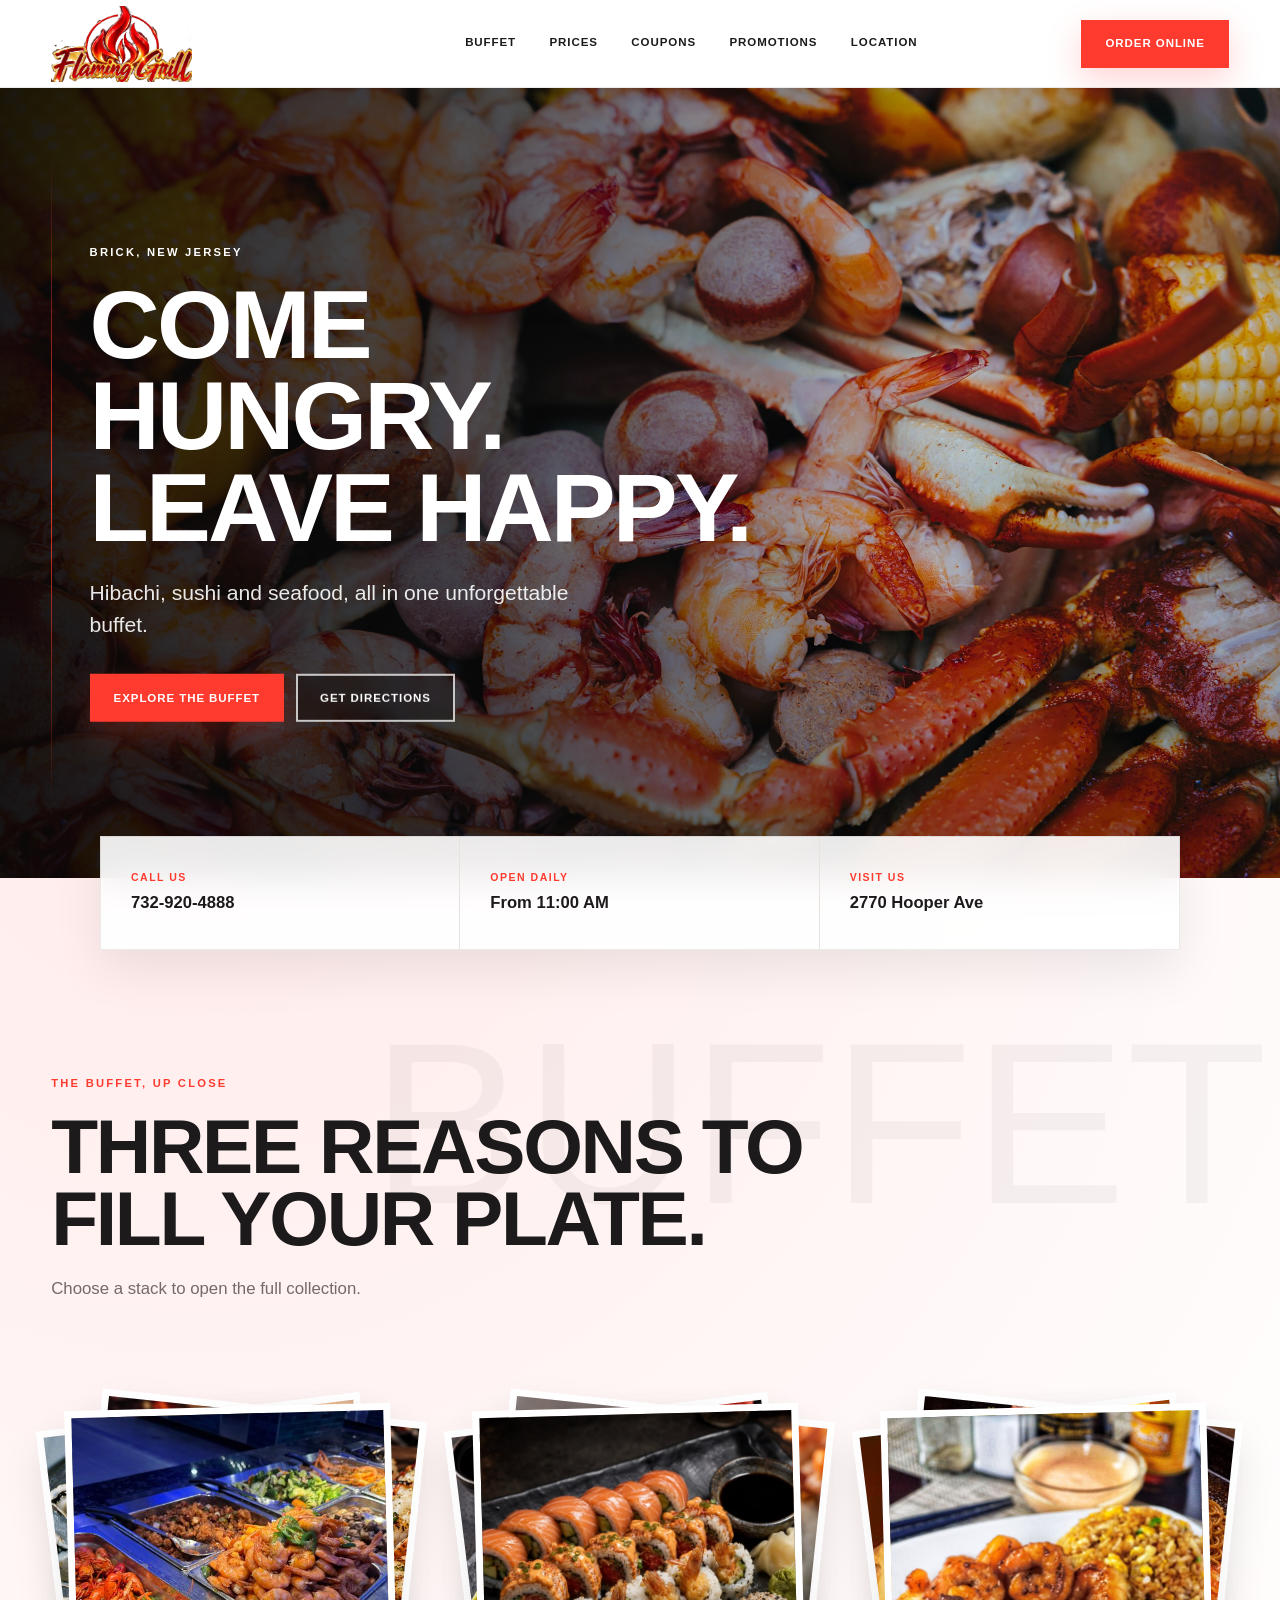
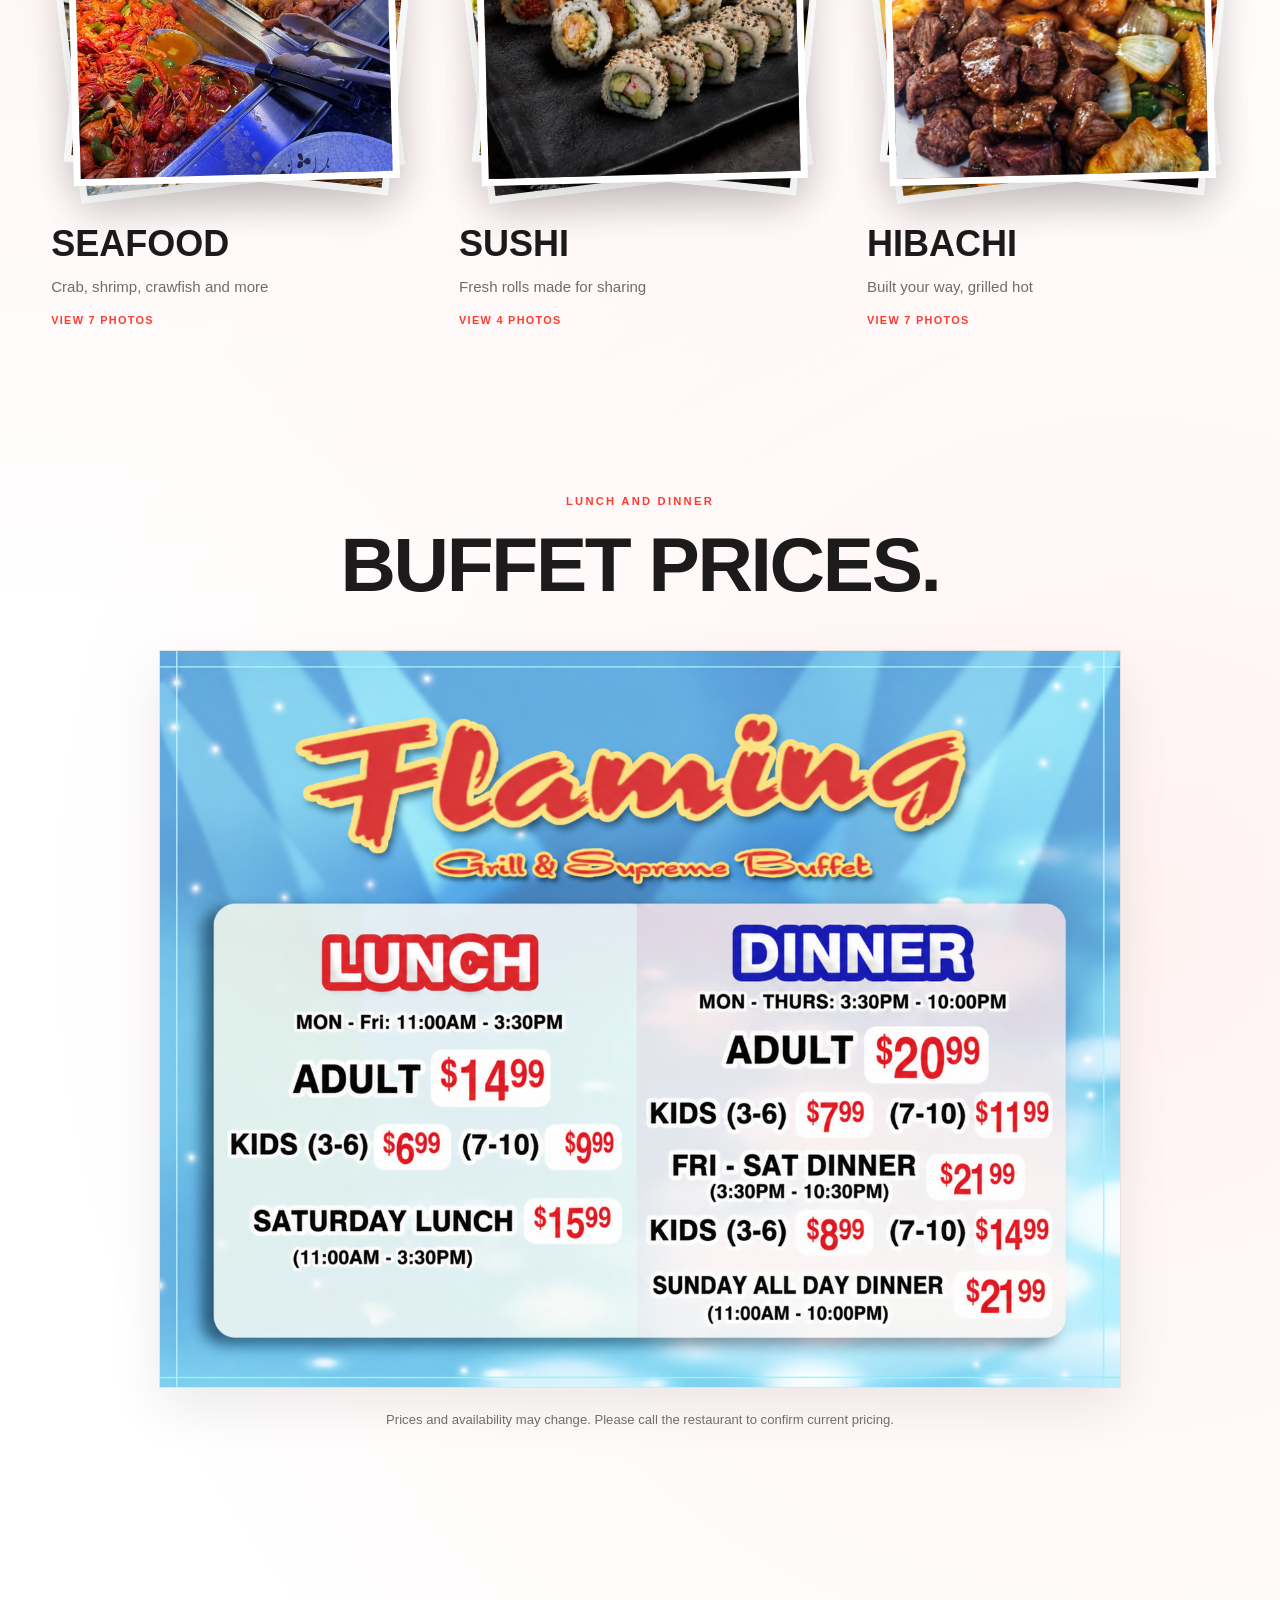
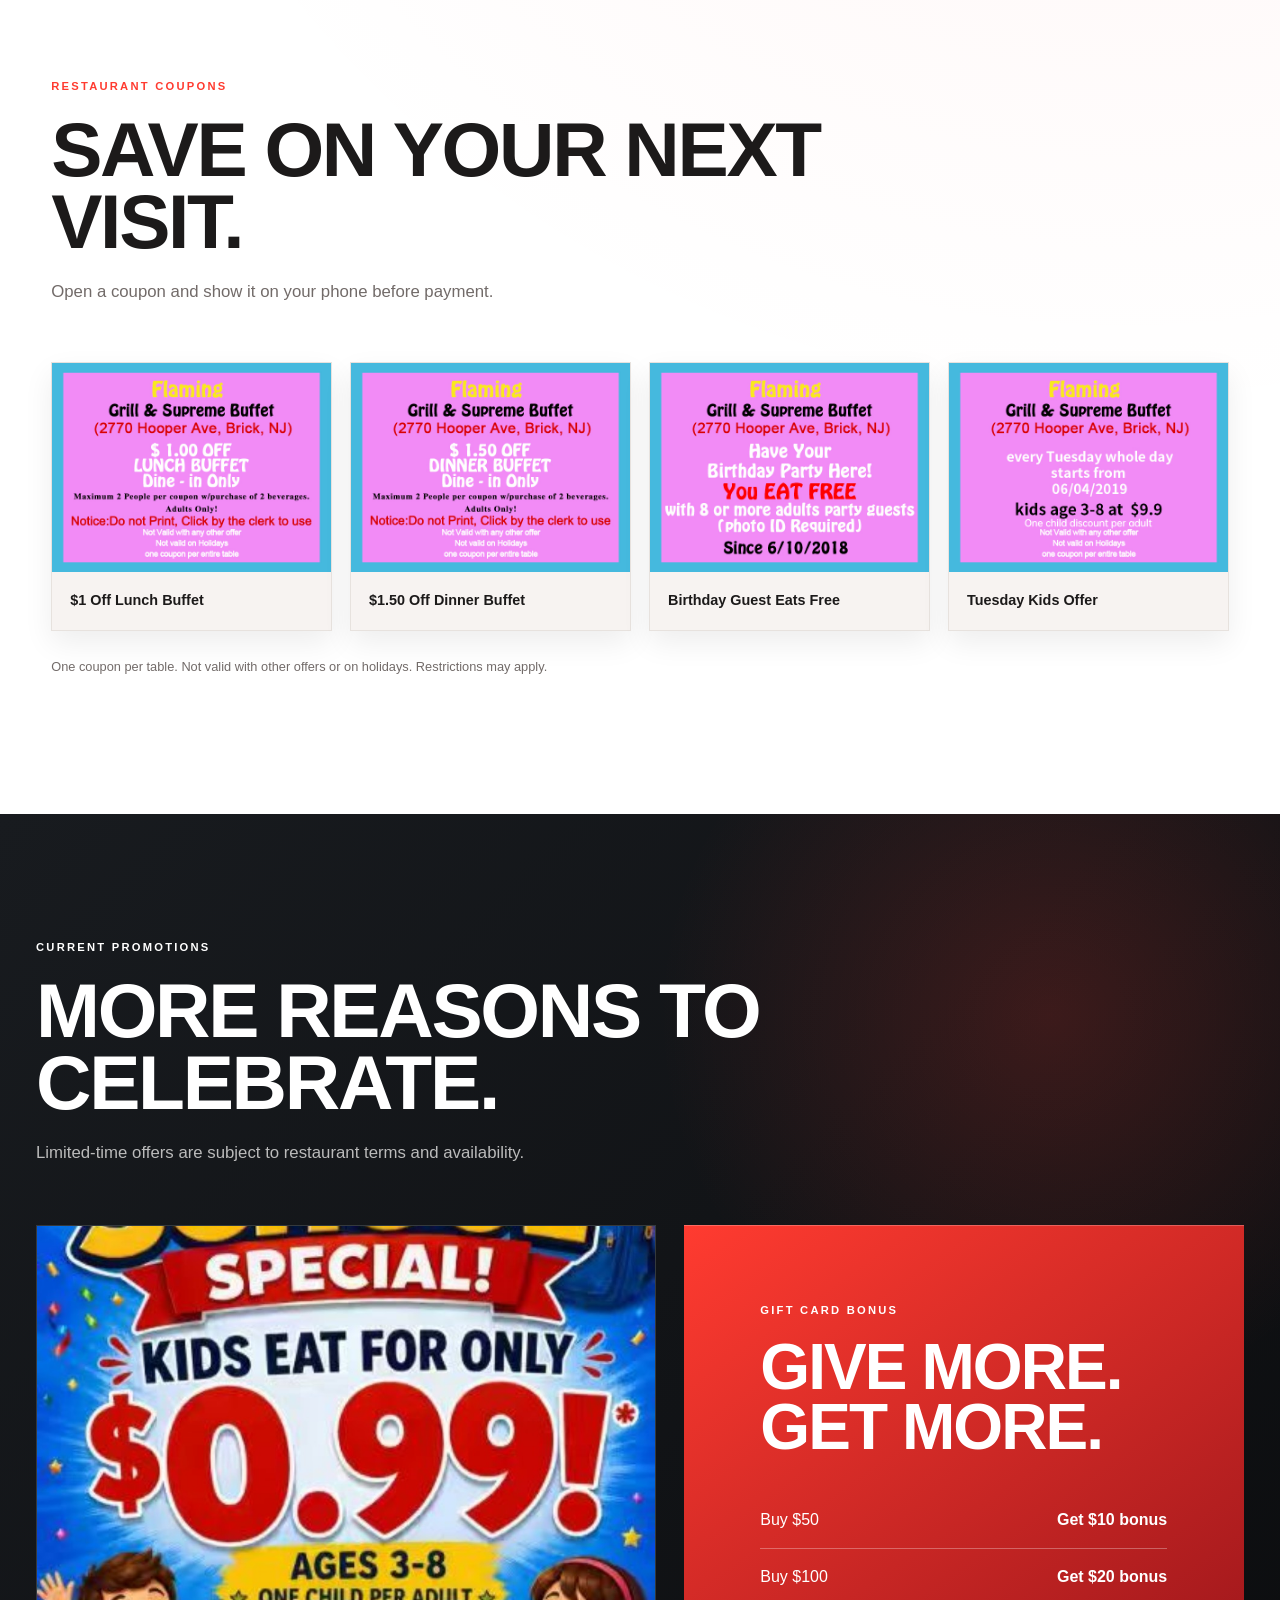
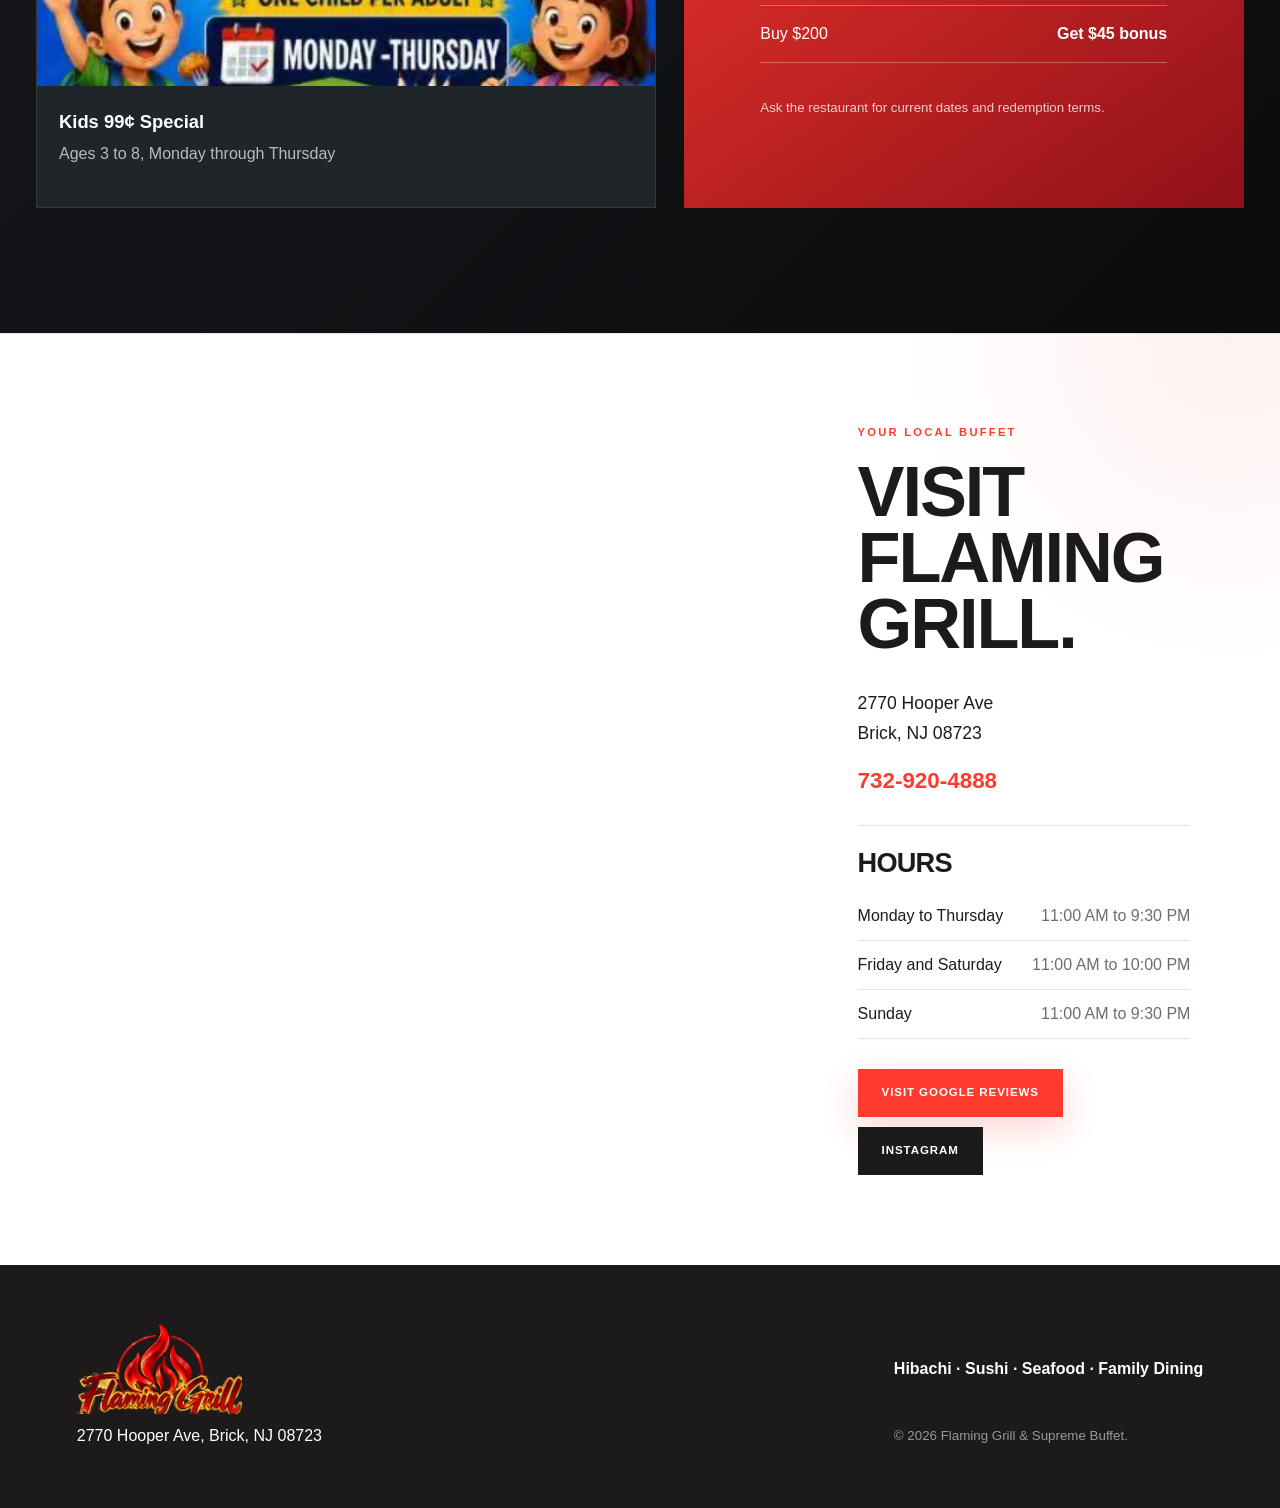
==== commit 495e9b75: "Add new hibachi, sushi and seafood photos to buffet gallery Also drop sushi-bar.jpg, a duplicate of " ====
--- a/index.html
+++ b/index.html
@@ -52,16 +52,16 @@
       </div>
       <div class="stack-grid">
         <button class="photo-stack" type="button" data-gallery="seafood" aria-label="Open Seafood photo gallery">
-          <span class="stack-visual" aria-hidden="true"><img src="./images/drive-08.jpg" alt=""><img src="./images/drive-09.jpg" alt=""><img src="./images/drive-10.jpg" alt=""></span>
-          <span class="stack-copy"><strong>Seafood</strong><small>Crab, shrimp, crawfish and more</small><em>View 4 photos</em></span>
+          <span class="stack-visual" aria-hidden="true"><img src="./images/seafood-new-01.png" alt=""><img src="./images/seafood-new-02.png" alt=""><img src="./images/seafood-new-03.png" alt=""></span>
+          <span class="stack-copy"><strong>Seafood</strong><small>Crab, shrimp, crawfish and more</small><em>View 7 photos</em></span>
         </button>
         <button class="photo-stack" type="button" data-gallery="sushi" aria-label="Open Sushi photo gallery">
-          <span class="stack-visual" aria-hidden="true"><img src="./images/sushi-bar.jpg" alt=""><img src="./images/sushi-new-02.png" alt=""></span>
-          <span class="stack-copy"><strong>Sushi</strong><small>Fresh rolls made for sharing</small><em>View 2 photos</em></span>
+          <span class="stack-visual" aria-hidden="true"><img src="./images/sushi-new-03.png" alt=""><img src="./images/sushi-new-04.png" alt=""><img src="./images/sushi-new-05.png" alt=""></span>
+          <span class="stack-copy"><strong>Sushi</strong><small>Fresh rolls made for sharing</small><em>View 4 photos</em></span>
         </button>
         <button class="photo-stack" type="button" data-gallery="hibachi" aria-label="Open Hibachi photo gallery">
-          <span class="stack-visual" aria-hidden="true"><img src="./images/drive-05.jpg" alt=""><img src="./images/drive-06.jpg" alt=""><img src="./images/drive-07.jpg" alt=""></span>
-          <span class="stack-copy"><strong>Hibachi</strong><small>Built your way, grilled hot</small><em>View 4 photos</em></span>
+          <span class="stack-visual" aria-hidden="true"><img src="./images/hibachi-new-01.png" alt=""><img src="./images/hibachi-new-02.png" alt=""><img src="./images/hibachi-new-03.png" alt=""></span>
+          <span class="stack-copy"><strong>Hibachi</strong><small>Built your way, grilled hot</small><em>View 7 photos</em></span>
         </button>
       </div>
     </section>
--- a/styles.css
+++ b/styles.css
@@ -8,7 +8,29 @@
 .location{display:grid;grid-template-columns:1.2fr .8fr;background:#fff}.map-panel{min-height:690px}.map-panel iframe{width:100%;height:100%;min-height:690px;border:0}.location-card{padding:clamp(55px,7vw,110px)}.location-card h2{font-size:clamp(3rem,5.5vw,5.7rem)}.location-card address{margin-top:32px;font-style:normal;font-size:1.1rem;line-height:1.7}.phone-link{display:block;width:max-content;margin:15px 0 28px;color:var(--red);font-size:1.4rem;font-weight:900}.hours{margin-top:28px;border-top:1px solid var(--line);padding-top:24px}.hours h3{font-size:1.7rem}.hours dl div{padding:12px 0;display:flex;justify-content:space-between;gap:20px;border-bottom:1px solid var(--line)}.hours dd{margin:0;color:var(--muted);text-align:right}.location-actions{display:flex;flex-wrap:wrap;gap:10px;margin-top:30px}.button-dark{background:var(--ink);color:#fff}.button-dark:hover{background:#333}
 footer{padding:60px clamp(24px,6vw,90px);color:#fff;background:var(--ink);display:grid;grid-template-columns:1fr auto;gap:10px 40px;align-items:center}footer img{width:165px}footer p,footer small{margin:0}footer p:first-of-type{text-align:right;font-weight:800}footer small{color:#ffffff8c}
 .gallery-dialog{width:min(1180px,calc(100% - 32px));max-height:calc(100dvh - 32px);padding:0;color:#fff;border:1px solid #ffffff29;background:#151313;box-shadow:0 30px 90px #0009}.gallery-dialog::backdrop{background:#000d;backdrop-filter:blur(8px)}.dialog-topbar{min-height:84px;padding:16px 22px;display:flex;justify-content:space-between;align-items:center;border-bottom:1px solid #ffffff21}.dialog-topbar span{color:var(--red);font-size:.65rem;font-weight:900;letter-spacing:.16em;text-transform:uppercase}.dialog-topbar h2{margin-top:3px;font-size:1.9rem}.dialog-close,.gallery-control{min-height:44px;padding:0 17px;color:#fff;border:1px solid #ffffff4d;background:transparent;cursor:pointer;font-size:.68rem;font-weight:900;text-transform:uppercase}.dialog-close:hover,.gallery-control:hover{background:#fff;color:#111}.gallery-stage{min-height:460px;padding:20px;display:grid;grid-template-columns:auto minmax(0,1fr) auto;gap:18px;align-items:center}.gallery-stage figure{margin:0;min-width:0}.gallery-main{width:100%;height:min(58vh,620px);object-fit:contain}.gallery-count{margin-top:10px;color:#ffffffa3;text-align:center;font-size:.78rem}.gallery-thumbs{padding:0 22px 22px;display:flex;gap:10px;justify-content:center;overflow-x:auto}.gallery-thumbs button{flex:0 0 76px;width:76px;height:58px;padding:0;border:2px solid transparent;background:#333;cursor:pointer}.gallery-thumbs button.active{border-color:var(--red)}.gallery-thumbs img{width:100%;height:100%;object-fit:cover}
-/* Existing order page */.order-page{background:#171313;color:#fff}.back-link{color:#ff646a;font-size:.72rem;font-weight:900;text-transform:uppercase}.order-main{max-width:1180px;margin:auto;padding:70px 24px 100px}.order-header{max-width:760px;margin-bottom:48px}.order-header h1{margin:8px 0 16px;font-size:clamp(3rem,7vw,6rem)}.order-header>p{color:#c8c0be}.order-meta{display:flex;flex-wrap:wrap;gap:10px 22px;margin-top:24px;color:#ddd2cf;font-size:.72rem;font-weight:800;text-transform:uppercase}.order-meta a{color:#ff646a}.order-layout{display:grid;grid-template-columns:210px minmax(0,1fr);gap:28px}.order-categories{position:sticky;top:98px;padding:14px;display:flex;flex-direction:column;border:1px solid #473c3c;background:#211c1c}.order-categories a{padding:10px;color:#d1c9c7;font-size:.7rem;font-weight:800;text-transform:uppercase}.order-categories a:hover{background:var(--red);color:#fff}.order-section{scroll-margin-top:98px;margin-bottom:30px;padding:26px;border:1px solid #473c3c;background:#211c1c}.order-section h2{margin-bottom:16px;color:#ff646a;font-size:2rem}.order-items{display:grid;gap:8px}.order-item{padding:16px 0;display:flex;justify-content:space-between;gap:24px;border-top:1px solid #473c3c}.order-item h3{font-family:inherit;font-size:1rem;letter-spacing:0;line-height:1.35;text-transform:none}.order-item p{max-width:680px;margin:5px 0 0;color:#bdb4b1;font-size:.88rem}.order-item strong{flex:0 0 auto;color:#ff777c}.compact-items{grid-template-columns:repeat(2,minmax(0,1fr));column-gap:30px}
+/* Existing order page */.order-page{background:var(--paper);color:var(--ink)}.back-link{color:var(--red);font-size:.72rem;font-weight:900;text-transform:uppercase}.order-main{max-width:1180px;margin:auto;padding:70px 24px 100px}.order-header{max-width:760px;margin-bottom:48px}.order-header h1{margin:8px 0 16px;font-size:clamp(3rem,7vw,6rem)}.order-header>p{color:var(--muted)}.order-meta{display:flex;flex-wrap:wrap;gap:10px 22px;margin-top:24px;color:var(--muted);font-size:.72rem;font-weight:800;text-transform:uppercase}.order-meta a{color:var(--red)}.order-layout{display:grid;grid-template-columns:210px minmax(0,1fr);gap:28px}.order-categories{position:sticky;top:98px;padding:14px;display:flex;flex-direction:column;border:1px solid var(--line);background:#fff}.order-categories a{padding:10px;color:var(--ink);font-size:.7rem;font-weight:800;text-transform:uppercase}.order-categories a:hover{background:var(--red);color:#fff}.order-section{scroll-margin-top:98px;margin-bottom:30px;padding:26px;border:1px solid var(--line);background:#fff}.order-section h2{margin-bottom:16px;color:var(--red);font-size:2rem}.order-items{display:grid;gap:8px}.order-item{padding:16px 0;display:flex;justify-content:space-between;gap:24px;border-top:1px solid var(--line)}.order-item h3{font-family:inherit;font-size:1rem;letter-spacing:0;line-height:1.35;text-transform:none}.order-item p{max-width:680px;margin:5px 0 0;color:var(--muted);font-size:.88rem}.order-item strong{flex:0 0 auto;color:var(--red)}.compact-items{grid-template-columns:repeat(2,minmax(0,1fr));column-gap:30px}
 @media(max-width:1000px){.site-header{grid-template-columns:1fr auto;height:72px;padding:0 16px}.brand{height:64px}.brand img{width:135px}.desktop-nav{display:none}.order-button{min-height:42px;padding:0 14px}.menu-toggle{display:inline-flex;align-items:center}.mobile-menu{position:absolute;top:72px;left:0;right:0;padding:16px;background:#fff;border-bottom:1px solid var(--line);box-shadow:0 20px 30px #0002}.mobile-menu.is-open{display:grid}.mobile-menu a{padding:14px 8px;border-bottom:1px solid var(--line);font-size:.76rem;font-weight:900;text-transform:uppercase}.hero{height:min(760px,calc(100dvh - 72px));min-height:610px}.stack-grid{grid-template-columns:1fr;gap:88px;max-width:560px;margin-left:auto;margin-right:auto}.coupon-grid{grid-template-columns:repeat(2,1fr)}.location{grid-template-columns:1fr}.map-panel,.map-panel iframe{min-height:480px}}
 @media(max-width:640px){.site-header{grid-template-columns:minmax(108px,1fr) auto}.header-actions{gap:5px}.menu-toggle{padding:0 9px}.hero-content{left:20px;width:calc(100% - 40px)}.hero h1{font-size:clamp(3.5rem,17vw,5.2rem)}.hero-actions{flex-direction:column;max-width:290px}.quick-info{width:100%;margin:0;grid-template-columns:1fr}.quick-info a{min-height:82px;padding:17px 22px;border-right:0;border-bottom:1px solid var(--line)}.favorites,.price-section,.coupons{padding-top:90px;padding-bottom:95px}.stack-grid{margin-top:64px}.coupon-grid{grid-template-columns:1fr}.promotions{padding:90px 20px}.promo-grid{grid-template-columns:1fr}.promo-grid figure img{height:auto}.location-card{padding:75px 22px}.hours dl div{display:grid;gap:3px}.hours dd{text-align:left}.location-actions{display:grid}.location-actions .button{width:100%}footer{grid-template-columns:1fr}footer p:first-of-type{text-align:left}.gallery-stage{grid-template-columns:1fr 1fr;min-height:0}.gallery-stage figure{grid-column:1/3;grid-row:1}.gallery-main{height:50vh}.gallery-control{width:100%}.order-layout{grid-template-columns:1fr}.order-categories{position:static;display:grid;grid-template-columns:repeat(2,minmax(0,1fr))}.compact-items{grid-template-columns:1fr}}
 @media(prefers-reduced-motion:reduce){html{scroll-behavior:auto}*,*::before,*::after{animation-duration:.01ms!important;transition-duration:.01ms!important}}
+
+/* 2026 dark cinematic redesign */
+:root{--red:#ff3b30;--red-dark:#d52720;--ink:#1c1a1a;--paper:#ffffff;--panel:#f7f3f1;--white:#ffffff;--muted:#726b69;--line:#e7e2de}
+body{background:radial-gradient(circle at 15% 12%,#ff3b301a,transparent 26%),radial-gradient(circle at 88% 40%,#ff3b3010,transparent 28%),var(--paper);color:var(--ink)}
+.site-header{height:88px;grid-template-columns:minmax(180px,250px) 1fr auto;background:#ffffffed;border-bottom:1px solid #00000014;box-shadow:0 8px 24px #00000010;backdrop-filter:blur(20px) saturate(130%)}
+.brand{height:88px;overflow:visible}.brand img{width:186px;height:76px;object-fit:contain;object-position:left center}
+.desktop-nav a{color:var(--ink)}.desktop-nav a:hover{color:var(--red)}
+.order-button,.button{transition:transform .2s ease,background .2s ease,box-shadow .2s ease}.order-button,.button-primary{box-shadow:0 12px 34px #ff3b3038}.order-button{overflow:hidden}.order-button::after{content:"";position:absolute;inset:-60% -30%;background:linear-gradient(110deg,transparent 38%,#ffffff42 49%,transparent 60%);transform:translateX(-80%);animation:order-shine 4.8s ease-in-out infinite}.order-button:hover,.button-primary:hover{box-shadow:0 15px 42px #ff3b304d}.menu-toggle{color:var(--ink);border-color:var(--line);background:#fff}
+@keyframes order-shine{0%,65%{transform:translateX(-80%)}85%,100%{transform:translateX(80%)}}
+.hero{height:min(790px,calc(100dvh - 88px));min-height:610px;background:#f4f3ef}.hero::after{content:"";position:absolute;left:clamp(24px,4vw,64px);top:9%;bottom:9%;width:1px;background:linear-gradient(transparent,var(--red),transparent);opacity:.9}.hero-photo{animation:hero-breathe 16s cubic-bezier(.3,.6,.3,1) infinite alternate}
+@keyframes hero-breathe{from{transform:scale(1.02)}to{transform:scale(1.1)}}
+.quick-info{margin-top:-42px;background:#ffffffe8;border:1px solid #00000014;box-shadow:0 20px 50px #00000014;backdrop-filter:blur(18px)}.quick-info a{transition:background .2s ease}.quick-info a:hover{background:#f4f3ef}
+.favorites{position:relative}.favorites::before{content:"BUFFET";position:absolute;right:1%;top:58px;color:#0000000a;font-family:Impact,Haettenschweiler,"Arial Narrow Bold",sans-serif;font-size:clamp(7rem,18vw,17rem);line-height:1;pointer-events:none}.section-heading{position:relative;z-index:1}
+.stack-visual img{border-color:#fff;box-shadow:0 20px 40px #00000018;transition:transform .42s cubic-bezier(.2,.8,.2,1),border-color .3s ease}.photo-stack:hover .stack-visual img{border-color:#fff}.photo-stack{color:var(--ink)}
+.price-section>img{border:1px solid var(--line);box-shadow:0 20px 50px #00000014}
+.coupon-grid a{background:var(--panel);border:1px solid var(--line);box-shadow:0 12px 28px #00000012}.coupon-grid a:hover{box-shadow:0 20px 40px #0000001a}
+.promotions{position:relative;background:linear-gradient(135deg,#181b1f,#0b0c0e)}.promotions::before{content:"";position:absolute;inset:0;background:radial-gradient(circle at 82% 18%,#ff3b302e,transparent 28%);pointer-events:none}.promotions>*{position:relative}.promo-grid figure{background:#20252a;border:1px solid #ffffff17}.gift-card{background:linear-gradient(145deg,#ff3b30,#8f1118);box-shadow:inset 0 1px #ffffff3d}
+.location{background:#fff;border-top:1px solid var(--line)}.location-card{background:radial-gradient(circle at 90% 0,#ff3b3012,transparent 32%)}
+.reveal-on-scroll{opacity:0;transform:translateY(42px);transition:opacity .8s cubic-bezier(.2,.7,.2,1),transform .8s cubic-bezier(.2,.7,.2,1)}.reveal-on-scroll.is-visible{opacity:1;transform:none}.stack-grid .photo-stack{opacity:0;transform:translateY(32px);transition:opacity .65s ease,transform .65s ease}.stack-grid.is-visible .photo-stack{opacity:1;transform:none}.stack-grid.is-visible .photo-stack:nth-child(2){transition-delay:.12s}.stack-grid.is-visible .photo-stack:nth-child(3){transition-delay:.24s}
+@media(max-width:1000px){.site-header{height:76px}.brand{height:76px}.brand img{width:150px;height:70px}.mobile-menu{top:76px}.hero{height:min(760px,calc(100dvh - 76px))}}
+@media(max-width:640px){.brand img{width:126px;height:66px}.favorites::before{top:72px}.hero::after{display:none}}
+@media(prefers-reduced-motion:reduce){.hero-photo{animation:none}.order-button::after{animation:none}.reveal-on-scroll,.stack-grid .photo-stack{opacity:1;transform:none;transition:none}}
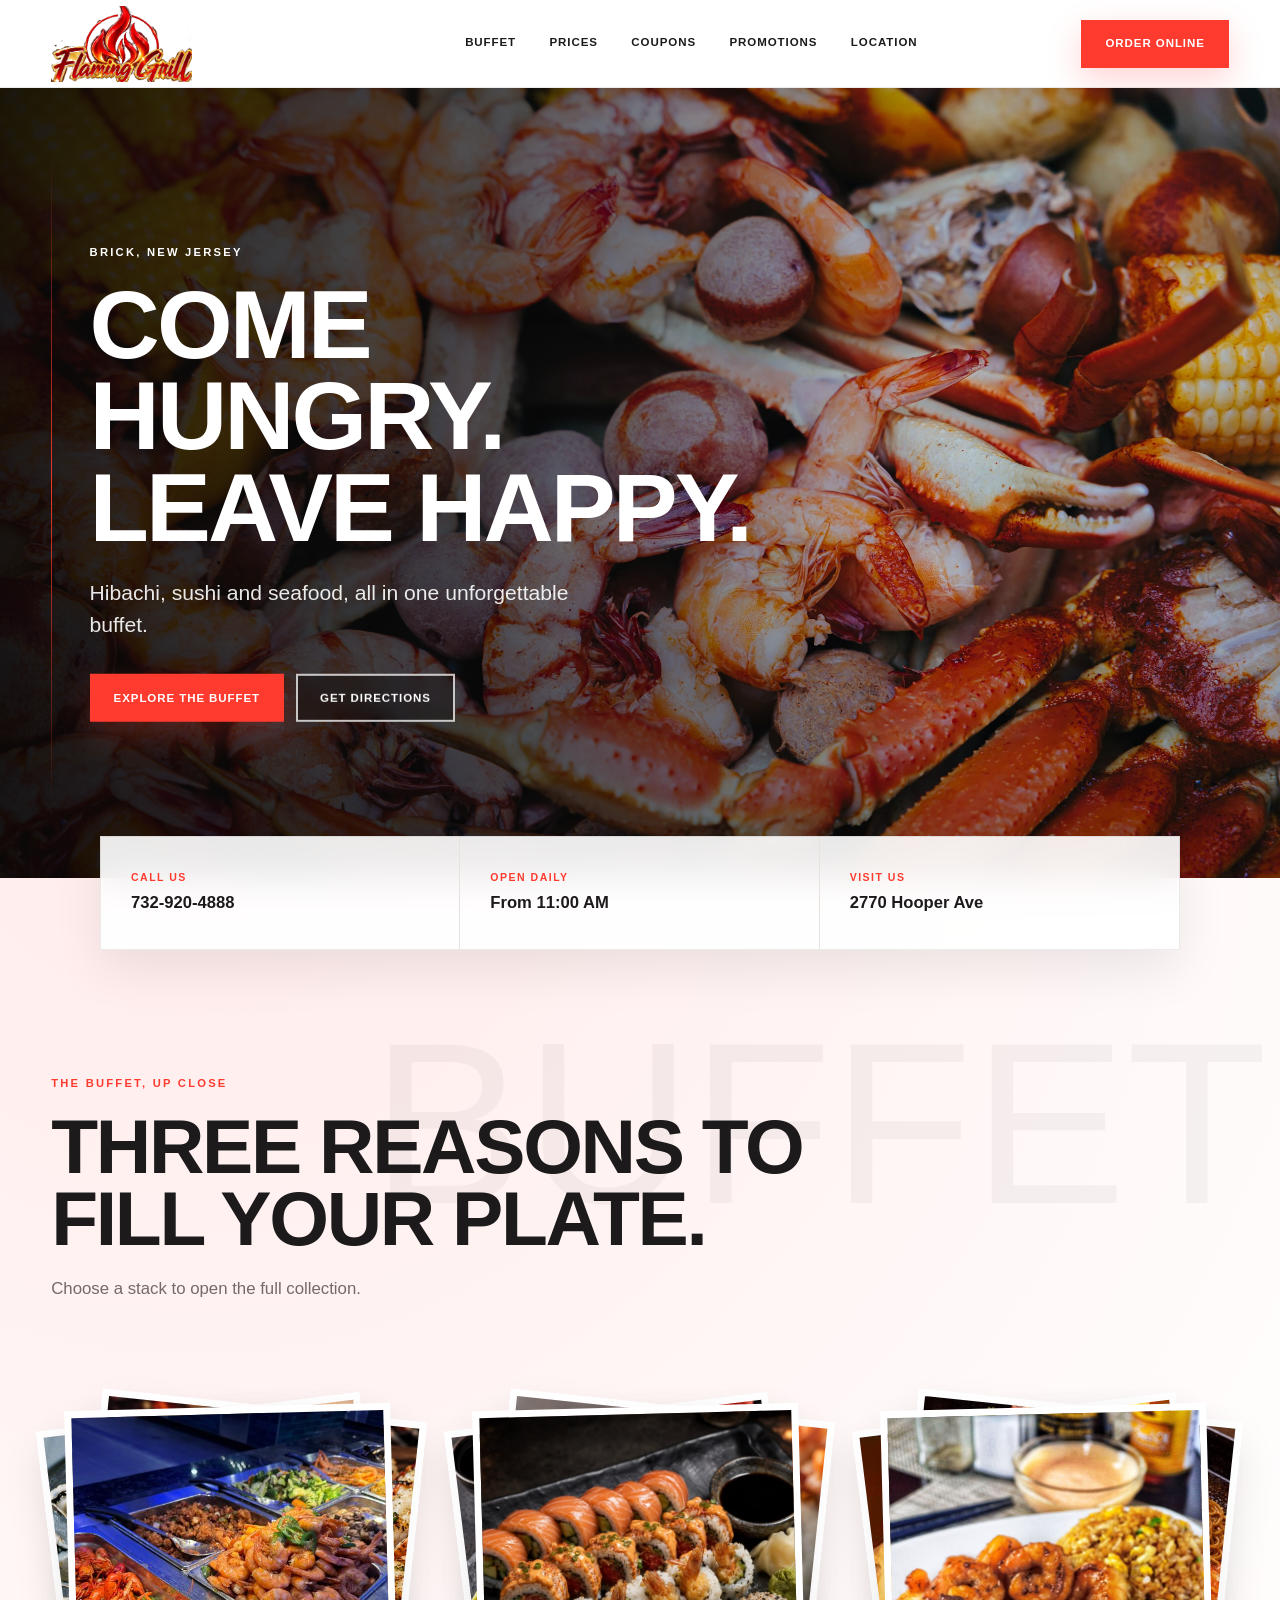
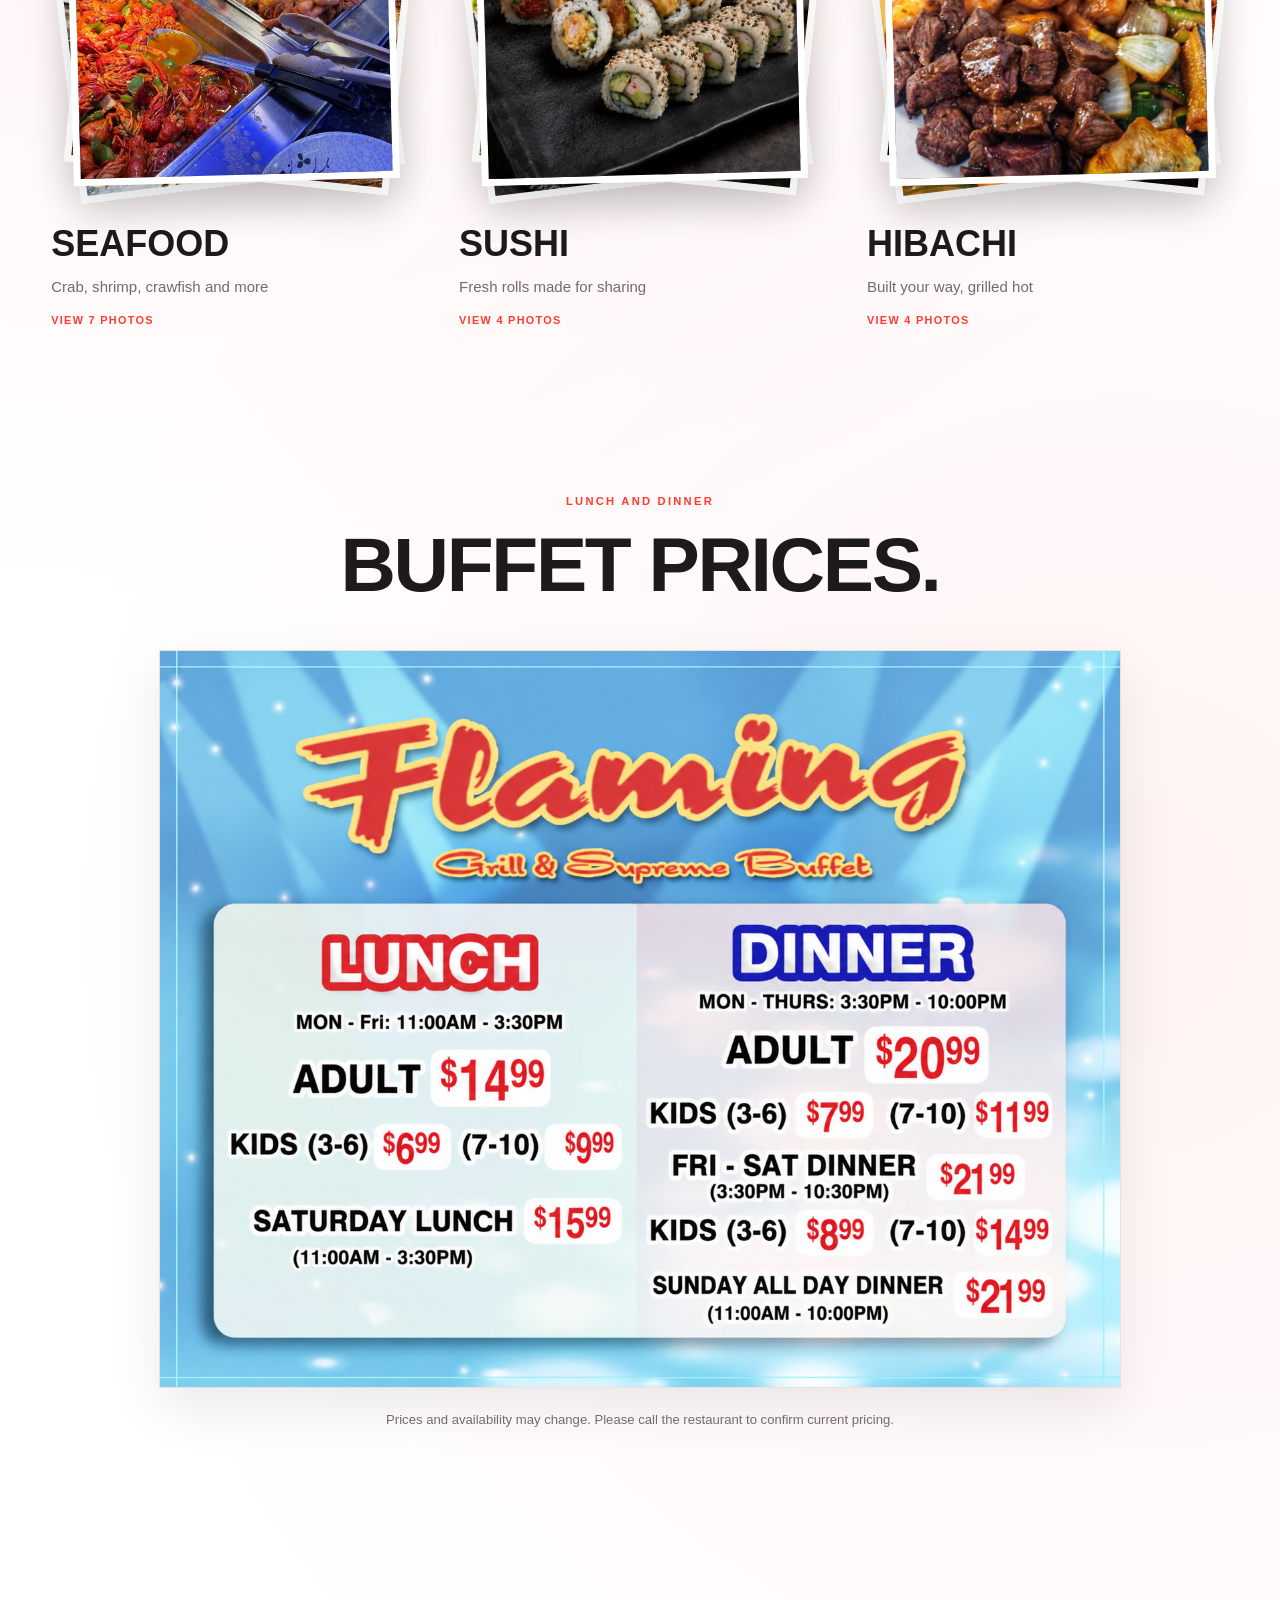
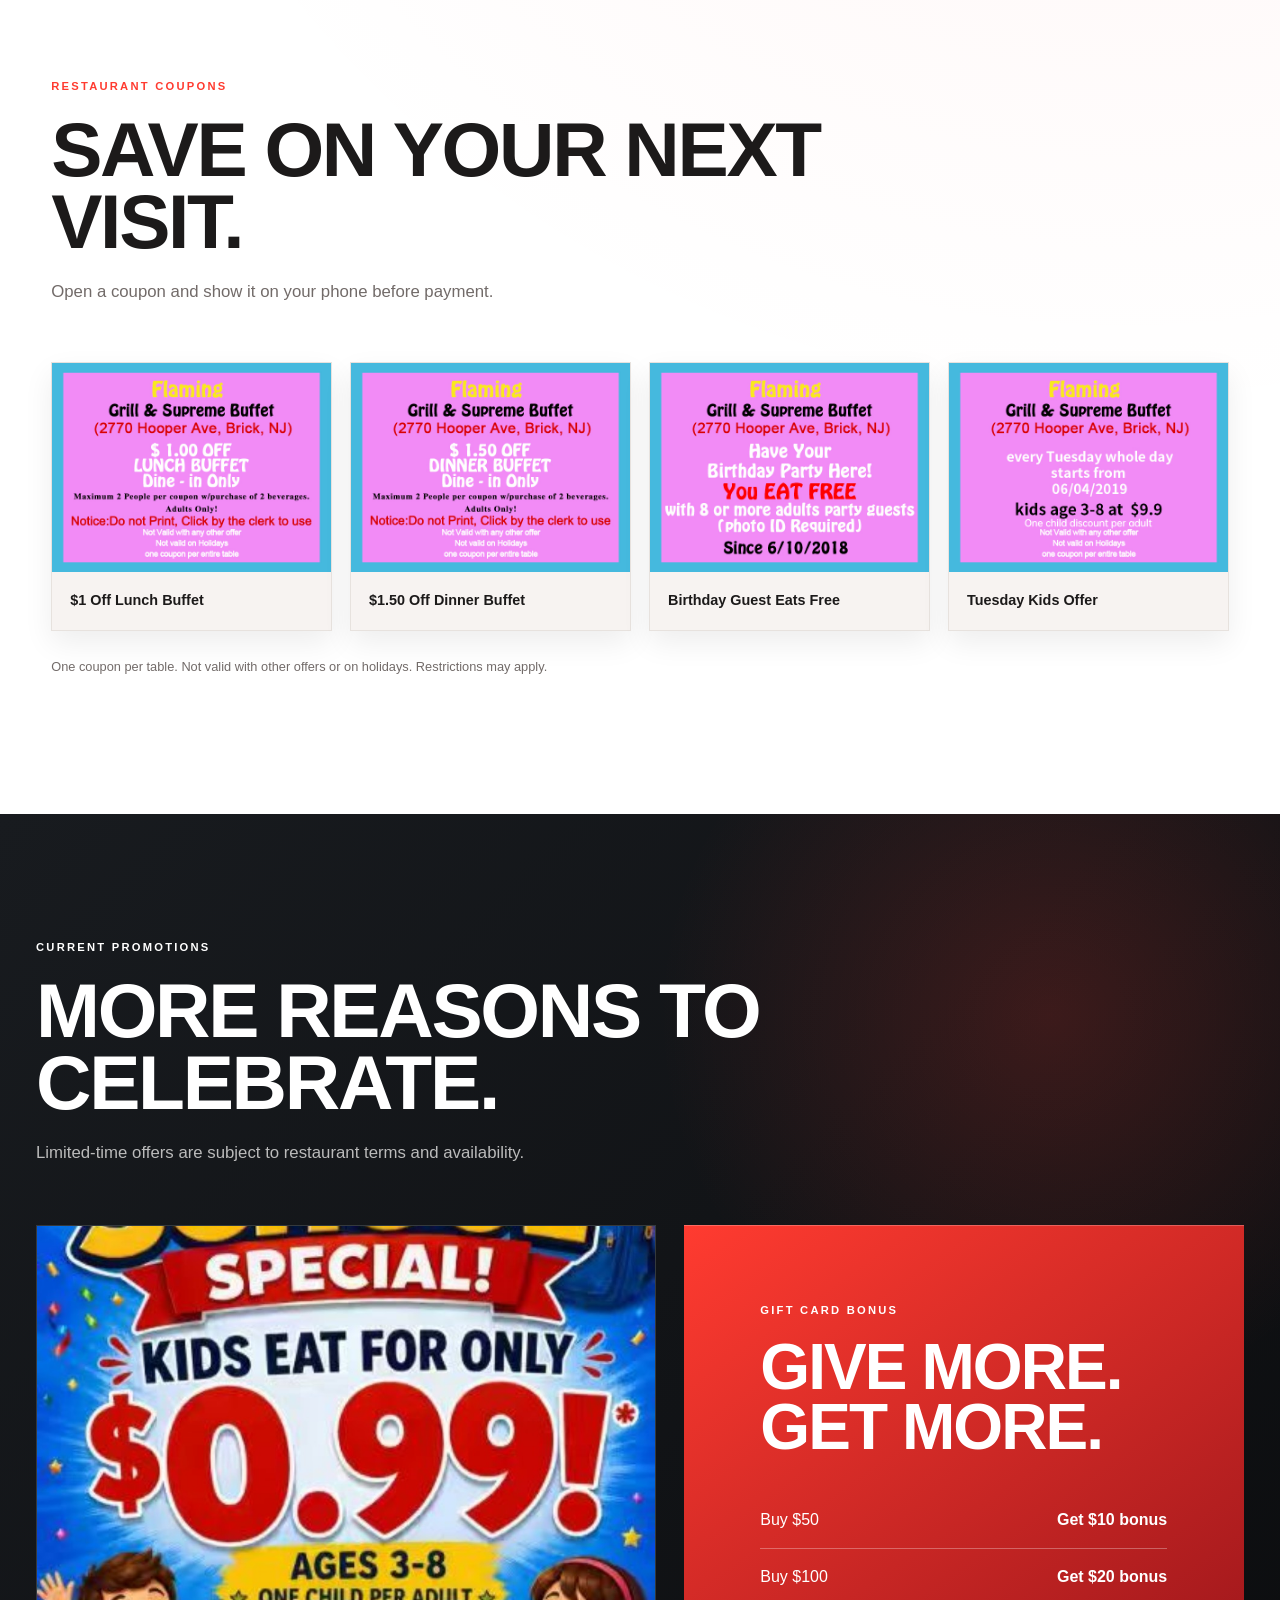
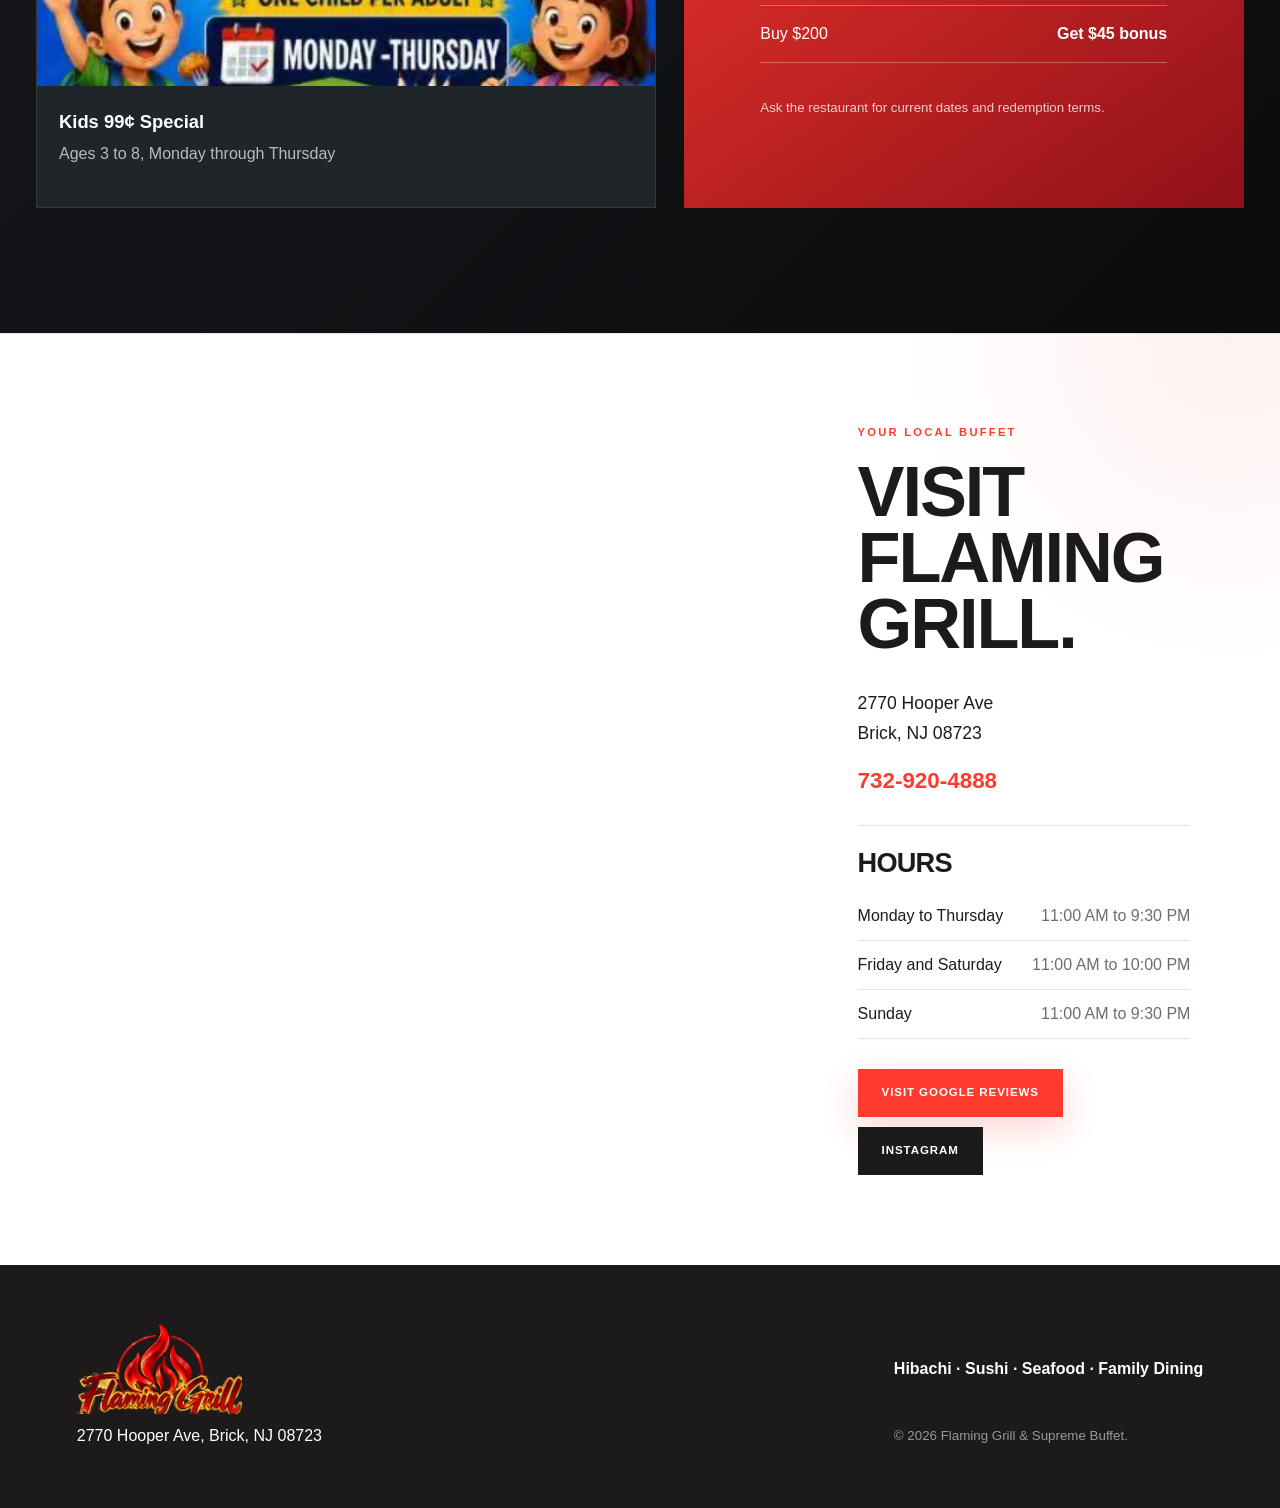
==== commit 3051e7fc: "Drop non-hibachi buffet shots from Hibachi gallery" ====
--- a/index.html
+++ b/index.html
@@ -61,7 +61,7 @@
         </button>
         <button class="photo-stack" type="button" data-gallery="hibachi" aria-label="Open Hibachi photo gallery">
           <span class="stack-visual" aria-hidden="true"><img src="./images/hibachi-new-01.png" alt=""><img src="./images/hibachi-new-02.png" alt=""><img src="./images/hibachi-new-03.png" alt=""></span>
-          <span class="stack-copy"><strong>Hibachi</strong><small>Built your way, grilled hot</small><em>View 7 photos</em></span>
+          <span class="stack-copy"><strong>Hibachi</strong><small>Built your way, grilled hot</small><em>View 4 photos</em></span>
         </button>
       </div>
     </section>
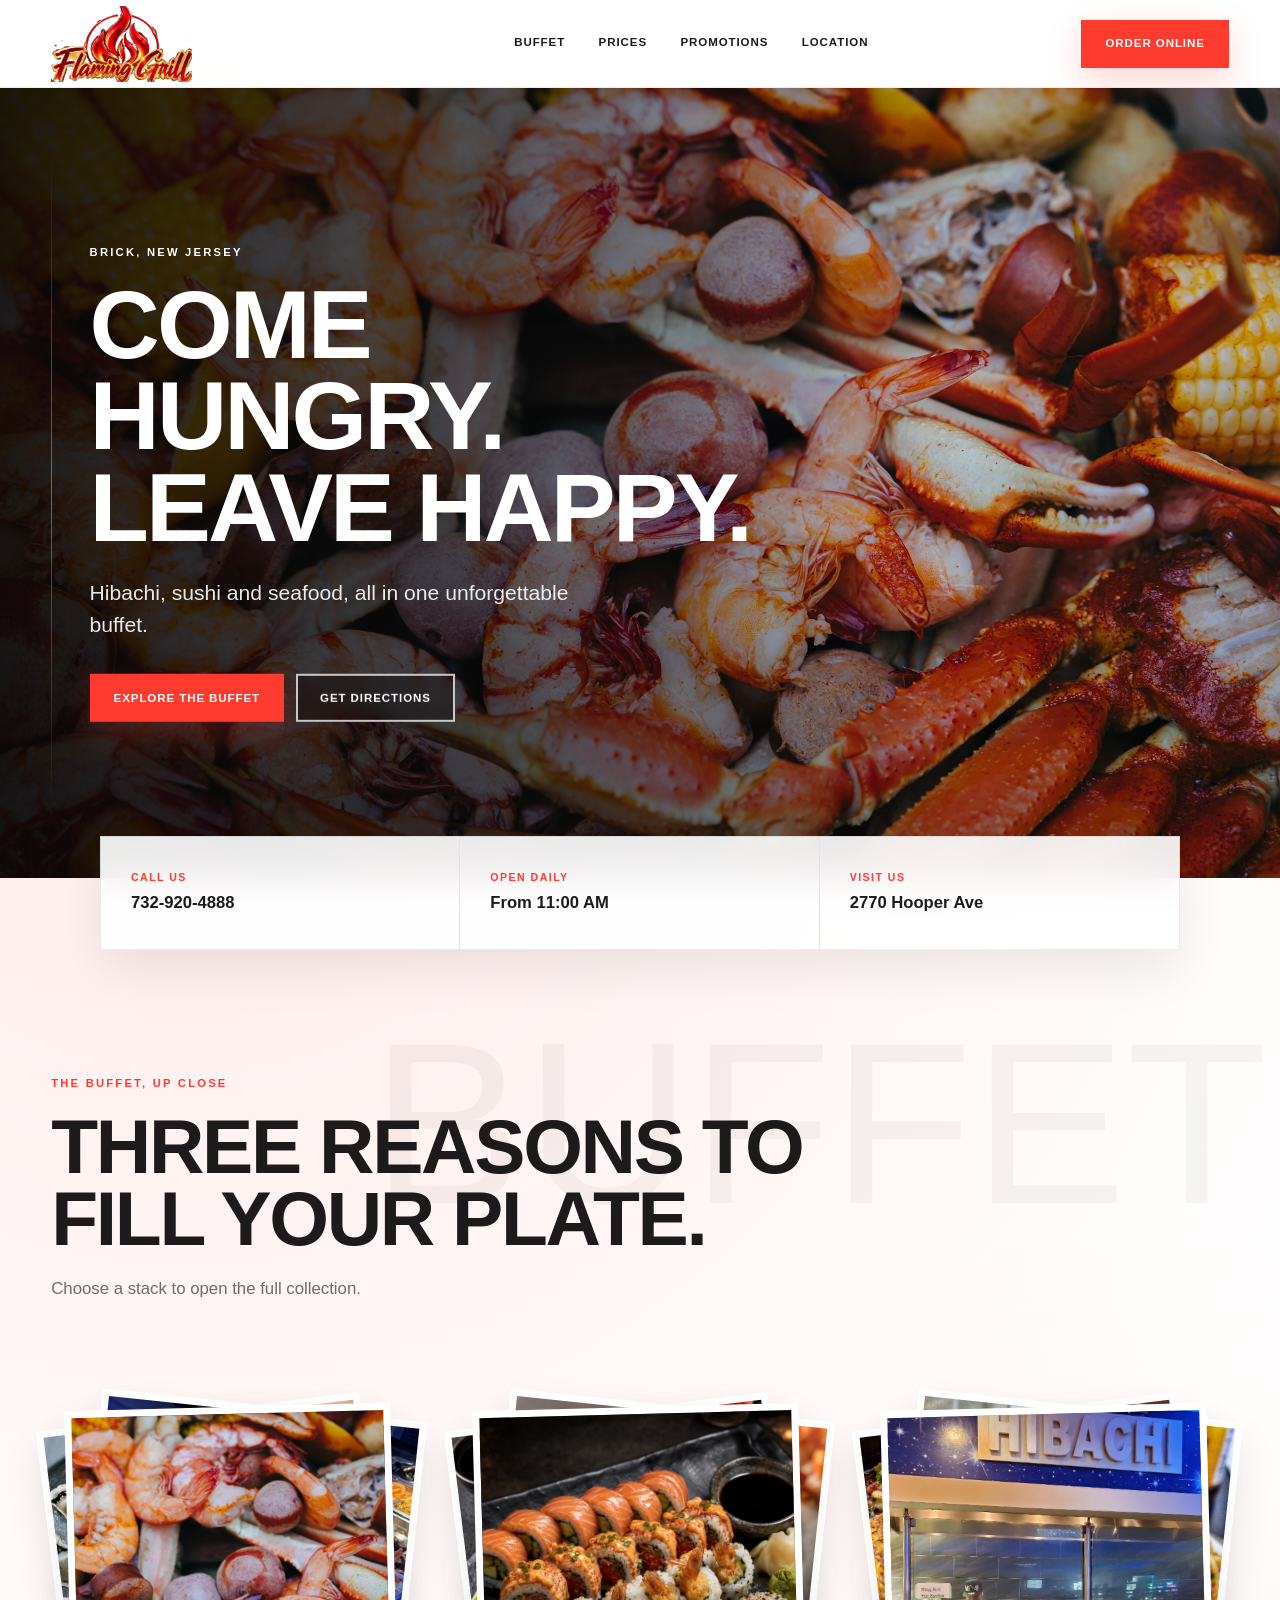
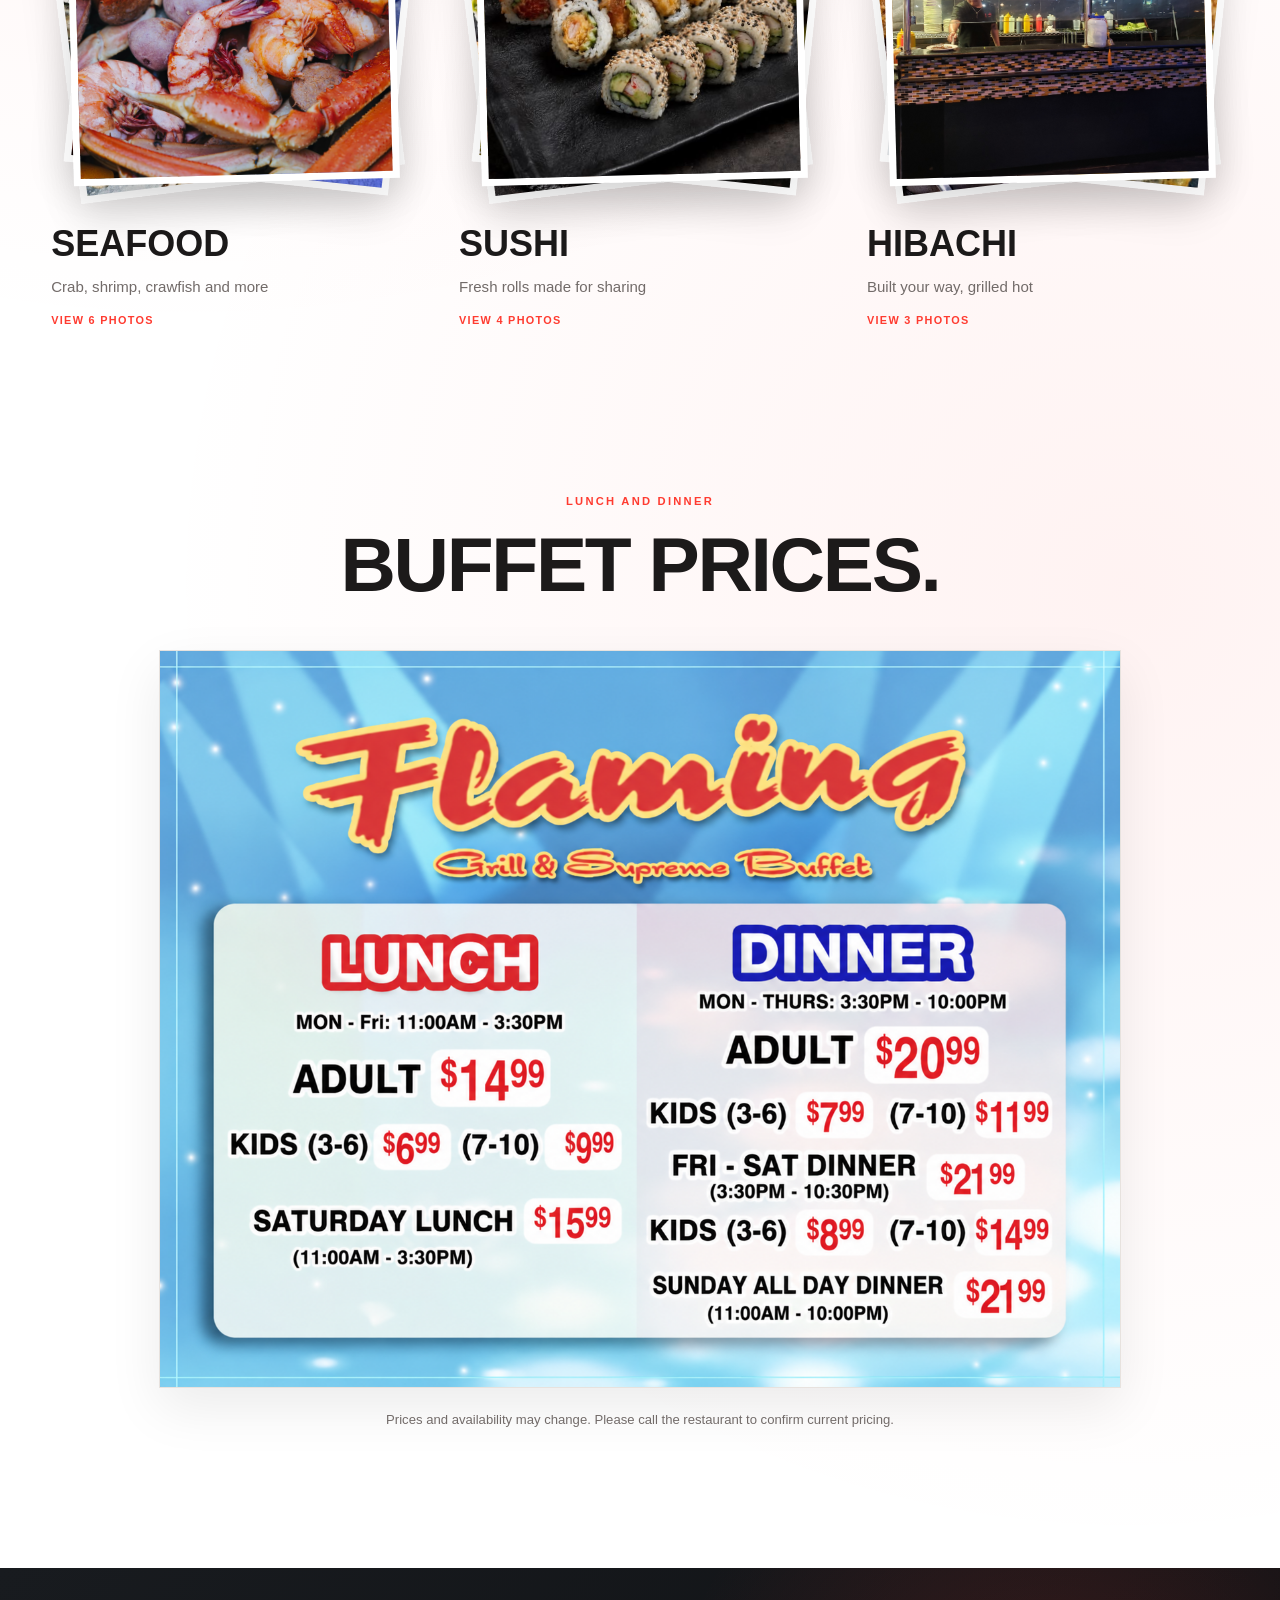
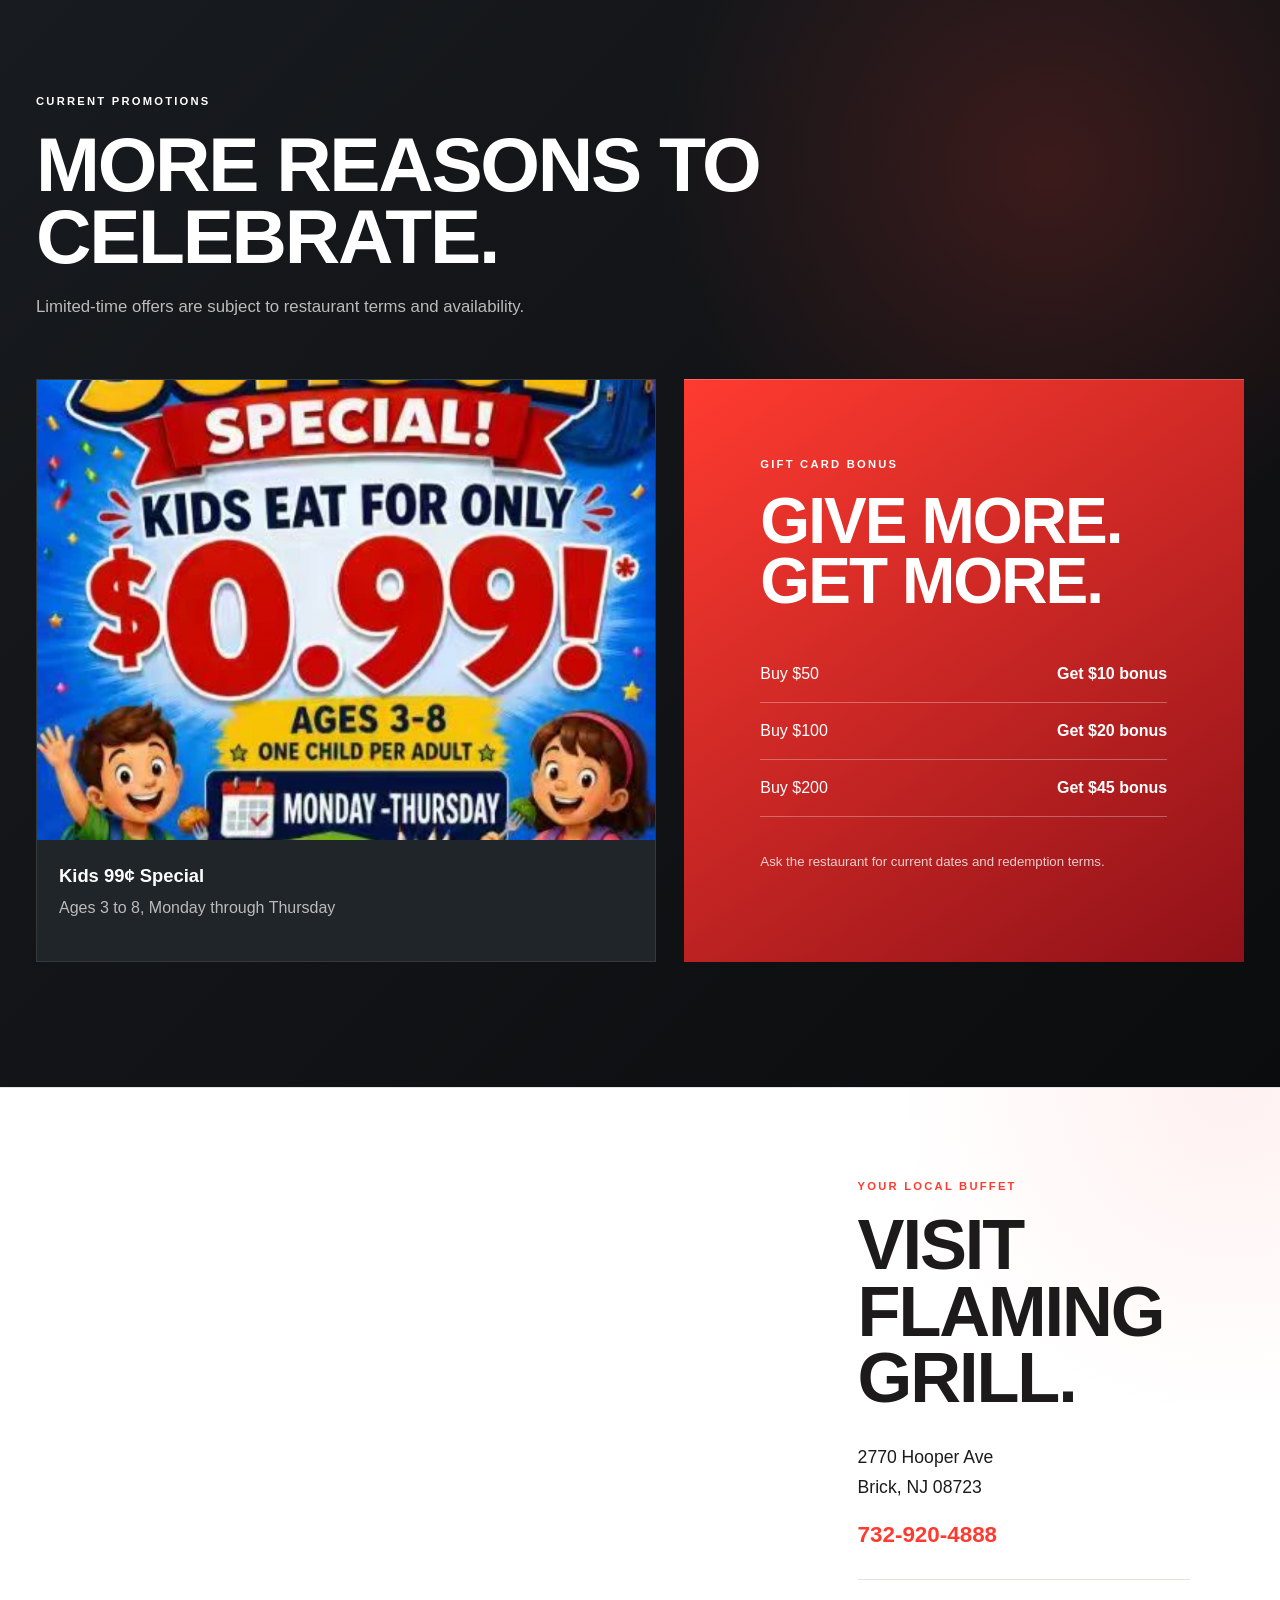
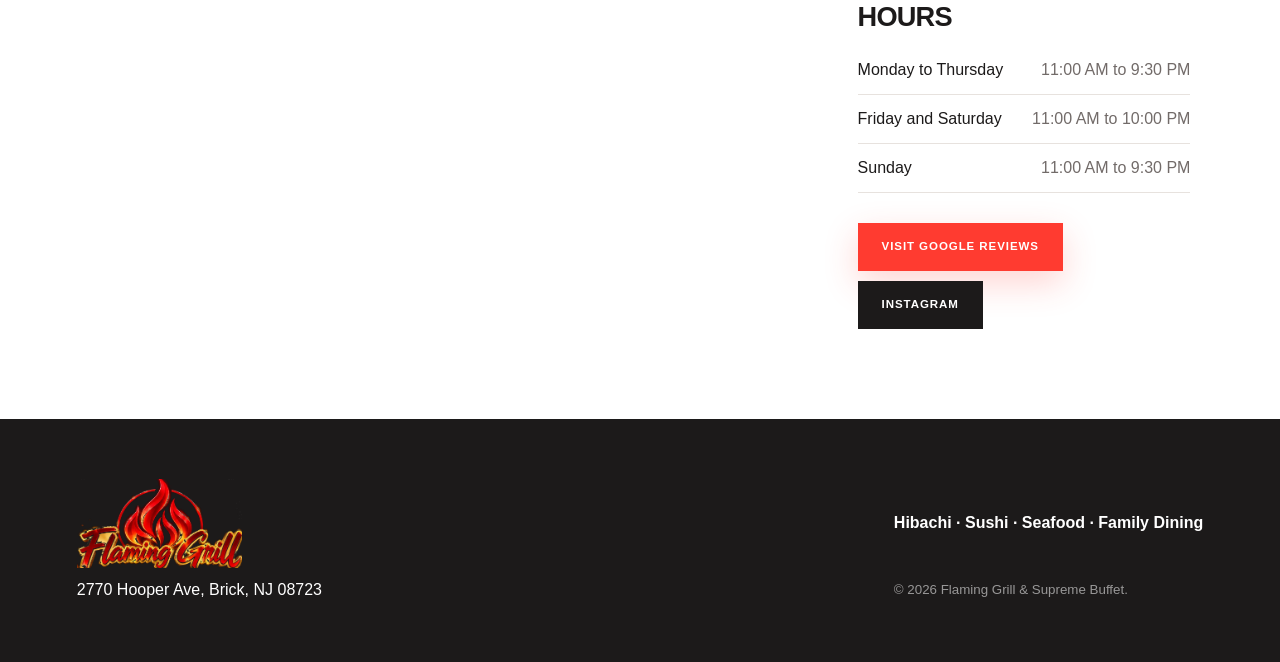
==== commit fdd8f850: "Remove coupons section and two gallery photos Coupons removed site-wide until the mechanics are fina" ====
--- a/index.html
+++ b/index.html
@@ -12,14 +12,14 @@
   <header class="site-header">
     <a class="brand" href="#home" aria-label="Flaming Grill home"><img src="./images/flaming-grill-transparent.png" alt="Flaming Grill & Supreme Buffet"></a>
     <nav class="desktop-nav" aria-label="Primary navigation">
-      <a href="#favorites">Buffet</a><a href="#prices">Prices</a><a href="#coupons">Coupons</a><a href="#promotions">Promotions</a><a href="#location">Location</a>
+      <a href="#favorites">Buffet</a><a href="#prices">Prices</a><a href="#promotions">Promotions</a><a href="#location">Location</a>
     </nav>
     <div class="header-actions">
       <a class="order-button" href="./order.html">Order Online</a>
       <button class="menu-toggle" type="button" aria-expanded="false" aria-controls="mobile-menu">Menu</button>
     </div>
     <nav class="mobile-menu" id="mobile-menu" aria-label="Mobile navigation">
-      <a href="#favorites">Buffet</a><a href="#prices">Prices</a><a href="#coupons">Coupons</a><a href="#promotions">Promotions</a><a href="#location">Location</a>
+      <a href="#favorites">Buffet</a><a href="#prices">Prices</a><a href="#promotions">Promotions</a><a href="#location">Location</a>
     </nav>
   </header>
 
@@ -52,16 +52,16 @@
       </div>
       <div class="stack-grid">
         <button class="photo-stack" type="button" data-gallery="seafood" aria-label="Open Seafood photo gallery">
-          <span class="stack-visual" aria-hidden="true"><img src="./images/seafood-new-01.png" alt=""><img src="./images/seafood-new-02.png" alt=""><img src="./images/seafood-new-03.png" alt=""></span>
-          <span class="stack-copy"><strong>Seafood</strong><small>Crab, shrimp, crawfish and more</small><em>View 7 photos</em></span>
+          <span class="stack-visual" aria-hidden="true"><img src="./images/seafood-new-01.png" alt=""><img src="./images/seafood-new-03.png" alt=""><img src="./assets/hero-seafood.jpg" alt=""></span>
+          <span class="stack-copy"><strong>Seafood</strong><small>Crab, shrimp, crawfish and more</small><em>View 6 photos</em></span>
         </button>
         <button class="photo-stack" type="button" data-gallery="sushi" aria-label="Open Sushi photo gallery">
           <span class="stack-visual" aria-hidden="true"><img src="./images/sushi-new-03.png" alt=""><img src="./images/sushi-new-04.png" alt=""><img src="./images/sushi-new-05.png" alt=""></span>
           <span class="stack-copy"><strong>Sushi</strong><small>Fresh rolls made for sharing</small><em>View 4 photos</em></span>
         </button>
         <button class="photo-stack" type="button" data-gallery="hibachi" aria-label="Open Hibachi photo gallery">
-          <span class="stack-visual" aria-hidden="true"><img src="./images/hibachi-new-01.png" alt=""><img src="./images/hibachi-new-02.png" alt=""><img src="./images/hibachi-new-03.png" alt=""></span>
-          <span class="stack-copy"><strong>Hibachi</strong><small>Built your way, grilled hot</small><em>View 4 photos</em></span>
+          <span class="stack-visual" aria-hidden="true"><img src="./images/hibachi-new-02.png" alt=""><img src="./images/hibachi-new-03.png" alt=""><img src="./images/drive-05.jpg" alt=""></span>
+          <span class="stack-copy"><strong>Hibachi</strong><small>Built your way, grilled hot</small><em>View 3 photos</em></span>
         </button>
       </div>
     </section>
@@ -70,17 +70,6 @@
       <div class="section-heading center"><p class="eyebrow red">Lunch and dinner</p><h2 id="prices-title">Buffet prices.</h2></div>
       <img src="./assets/price-table-soft.png" alt="Flaming Grill lunch and dinner buffet prices for adults and children" loading="lazy">
       <p>Prices and availability may change. Please call the restaurant to confirm current pricing.</p>
-    </section>
-
-    <section class="coupons" id="coupons" aria-labelledby="coupons-title">
-      <div class="section-heading"><p class="eyebrow red">Restaurant coupons</p><h2 id="coupons-title">Save on your next visit.</h2><p>Open a coupon and show it on your phone before payment.</p></div>
-      <div class="coupon-grid">
-        <a href="./assets/coupon04.jpg" target="_blank"><img src="./assets/coupon04.jpg" alt="One dollar off lunch buffet coupon" loading="lazy"><strong>$1 Off Lunch Buffet</strong></a>
-        <a href="./assets/coupon05.jpg" target="_blank"><img src="./assets/coupon05.jpg" alt="One dollar and fifty cents off dinner buffet coupon" loading="lazy"><strong>$1.50 Off Dinner Buffet</strong></a>
-        <a href="./assets/coupon03.jpg" target="_blank"><img src="./assets/coupon03.jpg" alt="Birthday guest eats free coupon" loading="lazy"><strong>Birthday Guest Eats Free</strong></a>
-        <a href="./assets/coupon06.jpg" target="_blank"><img src="./assets/coupon06.jpg" alt="Tuesday kids offer coupon" loading="lazy"><strong>Tuesday Kids Offer</strong></a>
-      </div>
-      <p class="terms">One coupon per table. Not valid with other offers or on holidays. Restrictions may apply.</p>
     </section>
 
     <section class="promotions" id="promotions" aria-labelledby="promotions-title">
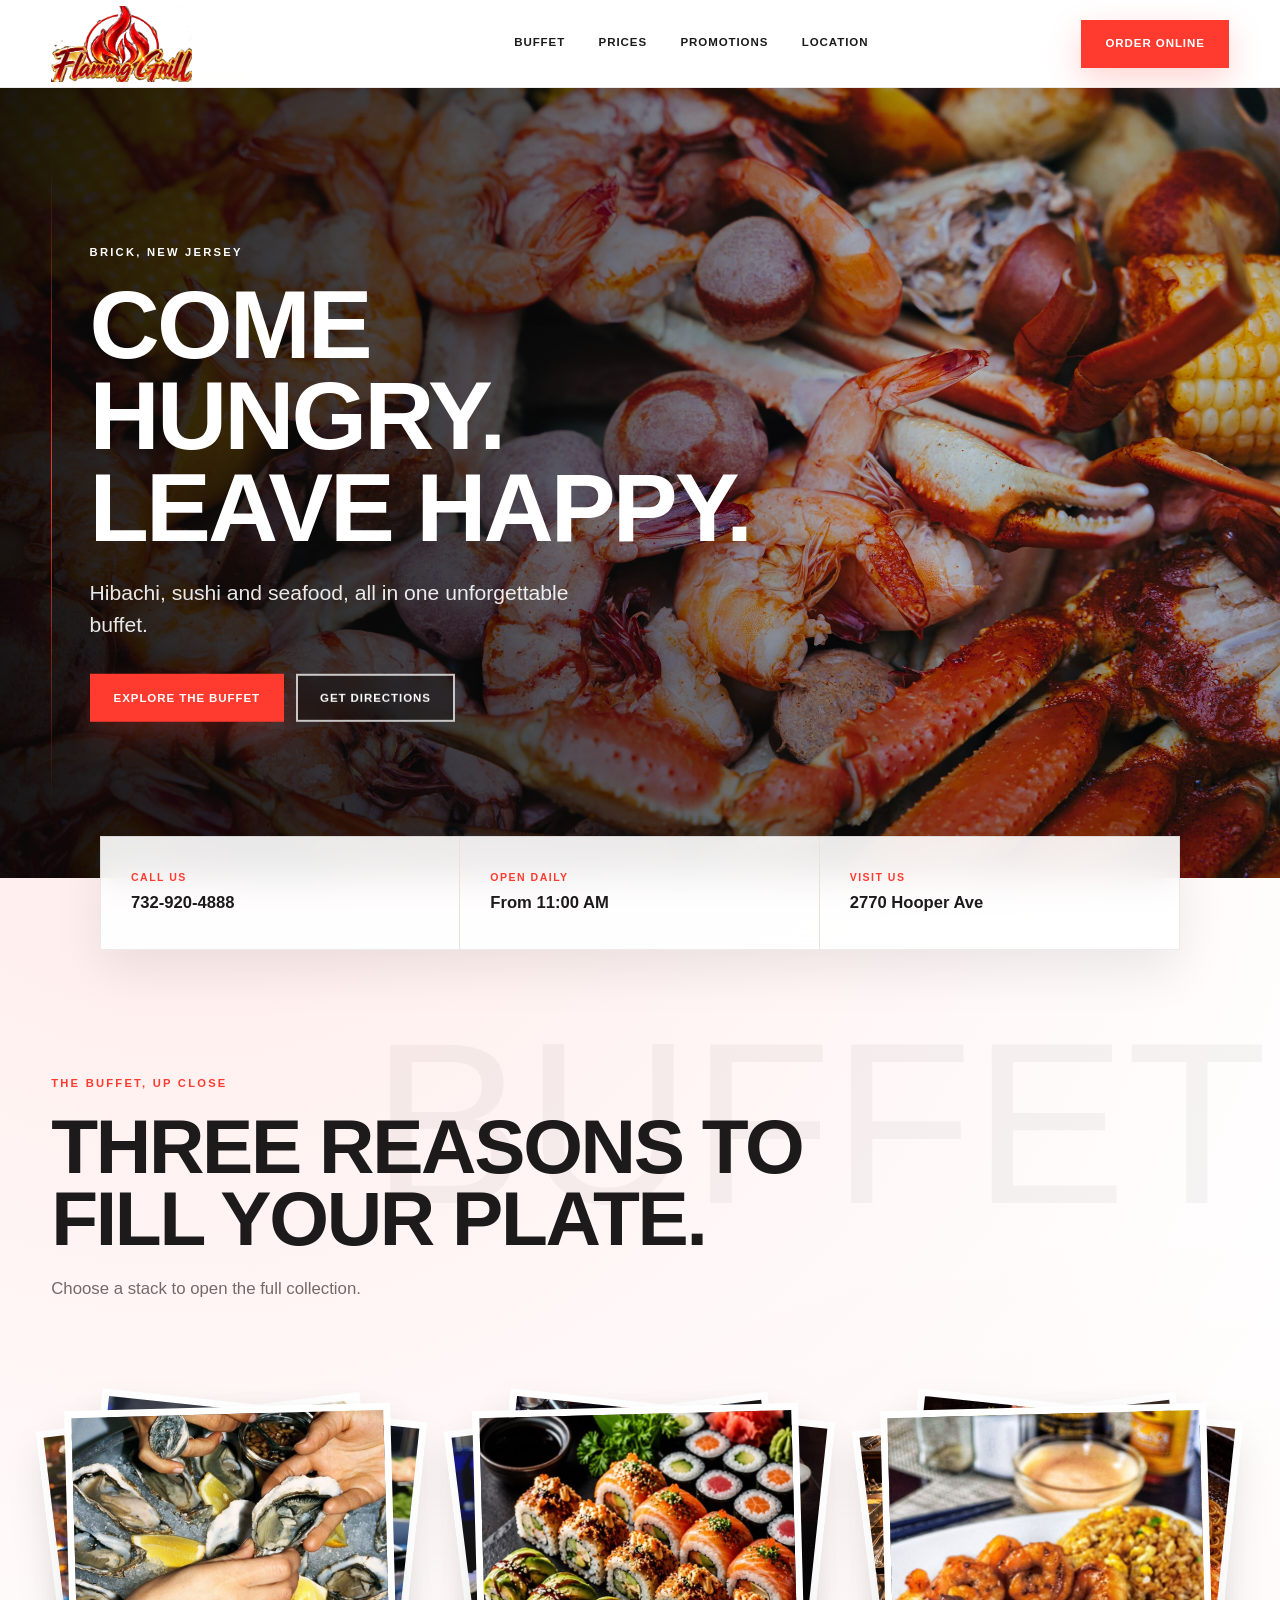
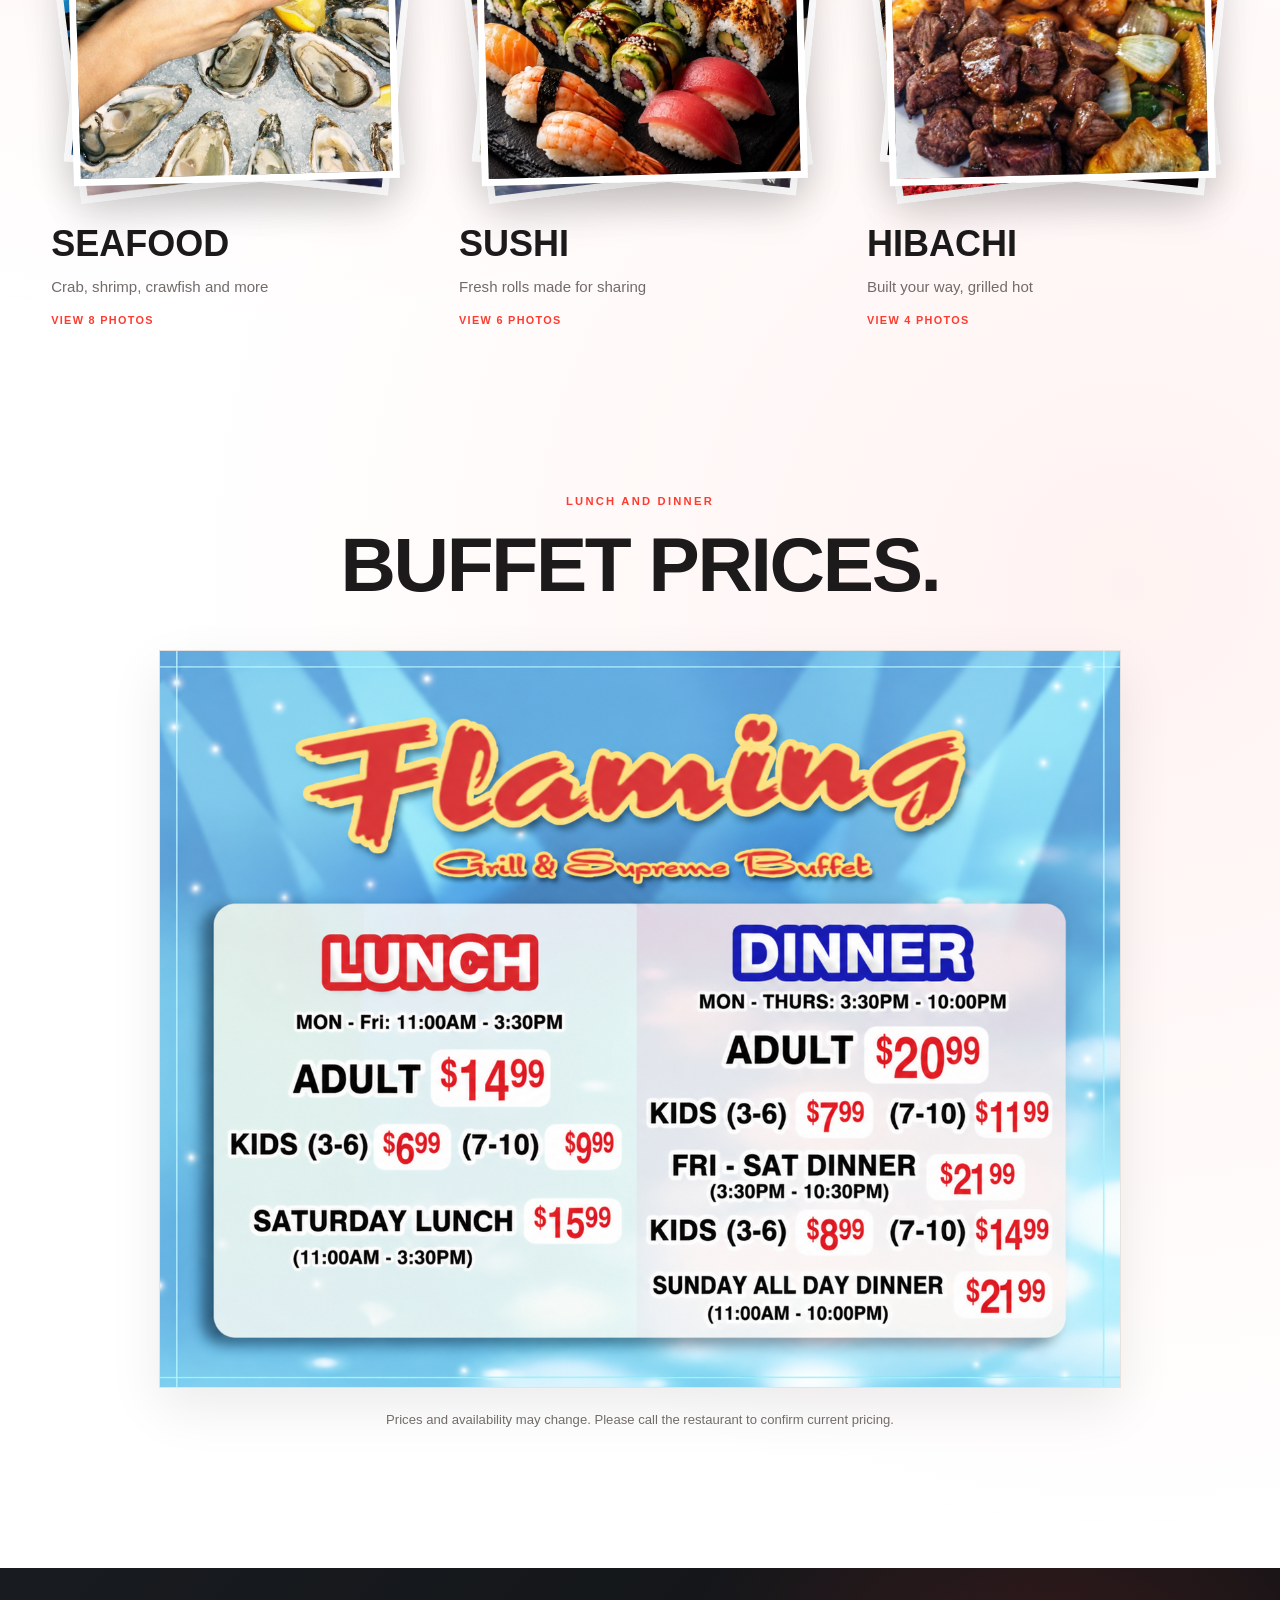
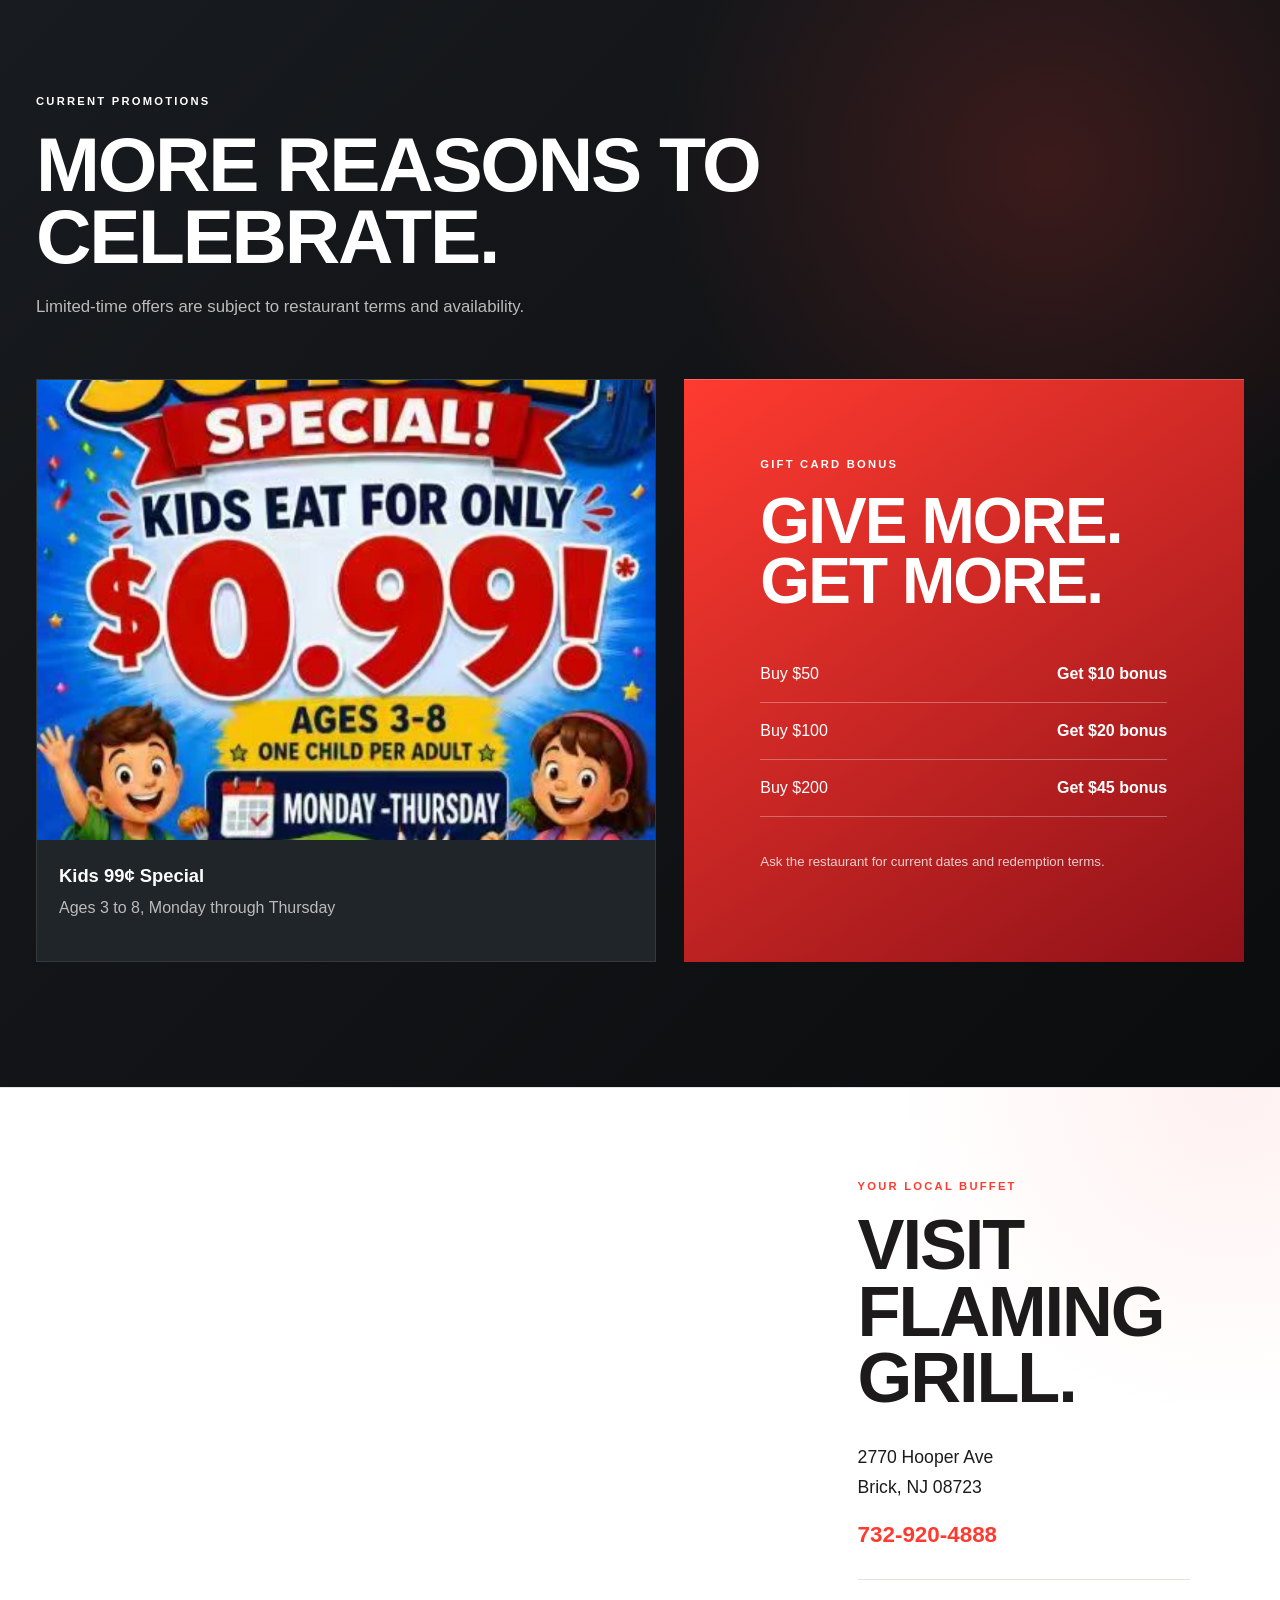
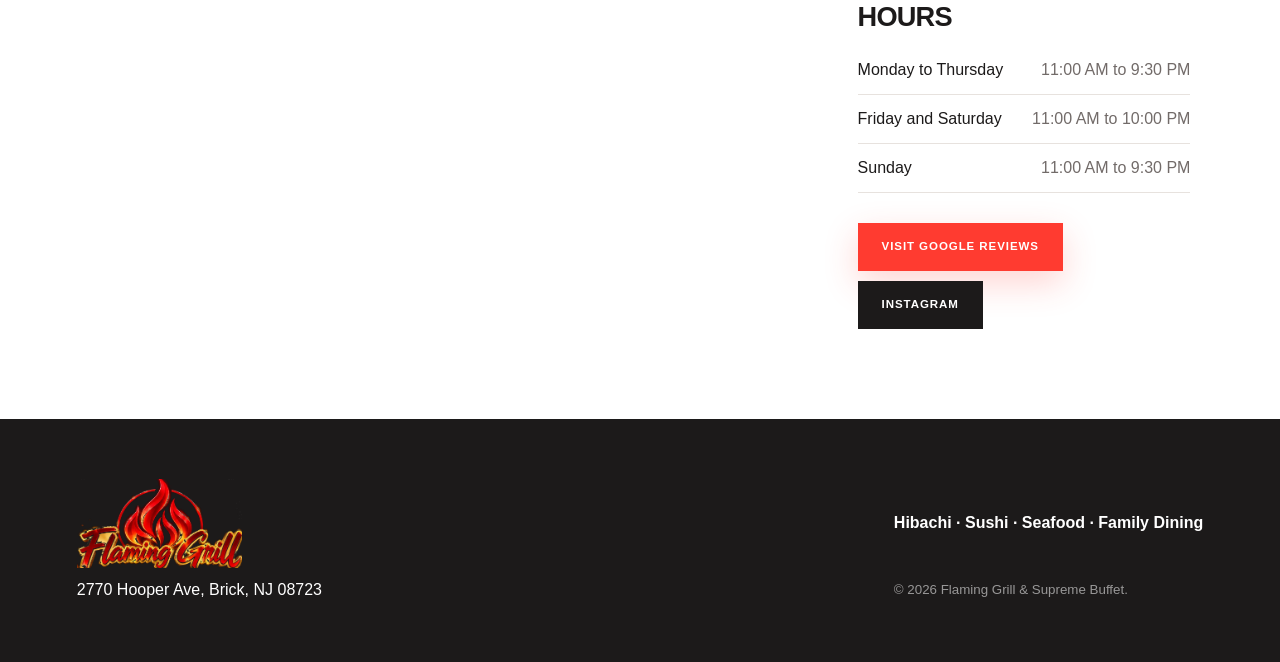
==== commit 3b2e4839: "Add new buffet photos to seafood, sushi and hibachi galleries Cold seafood salad photo goes under Se" ====
--- a/index.html
+++ b/index.html
@@ -52,16 +52,16 @@
       </div>
       <div class="stack-grid">
         <button class="photo-stack" type="button" data-gallery="seafood" aria-label="Open Seafood photo gallery">
-          <span class="stack-visual" aria-hidden="true"><img src="./images/seafood-new-01.png" alt=""><img src="./images/seafood-new-03.png" alt=""><img src="./assets/hero-seafood.jpg" alt=""></span>
-          <span class="stack-copy"><strong>Seafood</strong><small>Crab, shrimp, crawfish and more</small><em>View 6 photos</em></span>
+          <span class="stack-visual" aria-hidden="true"><img src="./images/seafood-buffet.jpg" alt=""><img src="./images/seafood-cold-dishes.jpg" alt=""><img src="./images/seafood-new-01.png" alt=""></span>
+          <span class="stack-copy"><strong>Seafood</strong><small>Crab, shrimp, crawfish and more</small><em>View 8 photos</em></span>
         </button>
         <button class="photo-stack" type="button" data-gallery="sushi" aria-label="Open Sushi photo gallery">
-          <span class="stack-visual" aria-hidden="true"><img src="./images/sushi-new-03.png" alt=""><img src="./images/sushi-new-04.png" alt=""><img src="./images/sushi-new-05.png" alt=""></span>
-          <span class="stack-copy"><strong>Sushi</strong><small>Fresh rolls made for sharing</small><em>View 4 photos</em></span>
+          <span class="stack-visual" aria-hidden="true"><img src="./images/sushi-counter.jpg" alt=""><img src="./images/sushi-trays.jpg" alt=""><img src="./images/sushi-new-03.png" alt=""></span>
+          <span class="stack-copy"><strong>Sushi</strong><small>Fresh rolls made for sharing</small><em>View 6 photos</em></span>
         </button>
         <button class="photo-stack" type="button" data-gallery="hibachi" aria-label="Open Hibachi photo gallery">
-          <span class="stack-visual" aria-hidden="true"><img src="./images/hibachi-new-02.png" alt=""><img src="./images/hibachi-new-03.png" alt=""><img src="./images/drive-05.jpg" alt=""></span>
-          <span class="stack-copy"><strong>Hibachi</strong><small>Built your way, grilled hot</small><em>View 3 photos</em></span>
+          <span class="stack-visual" aria-hidden="true"><img src="./images/hibachi-prep.png" alt=""><img src="./images/hibachi-new-02.png" alt=""><img src="./images/hibachi-new-03.png" alt=""></span>
+          <span class="stack-copy"><strong>Hibachi</strong><small>Built your way, grilled hot</small><em>View 4 photos</em></span>
         </button>
       </div>
     </section>
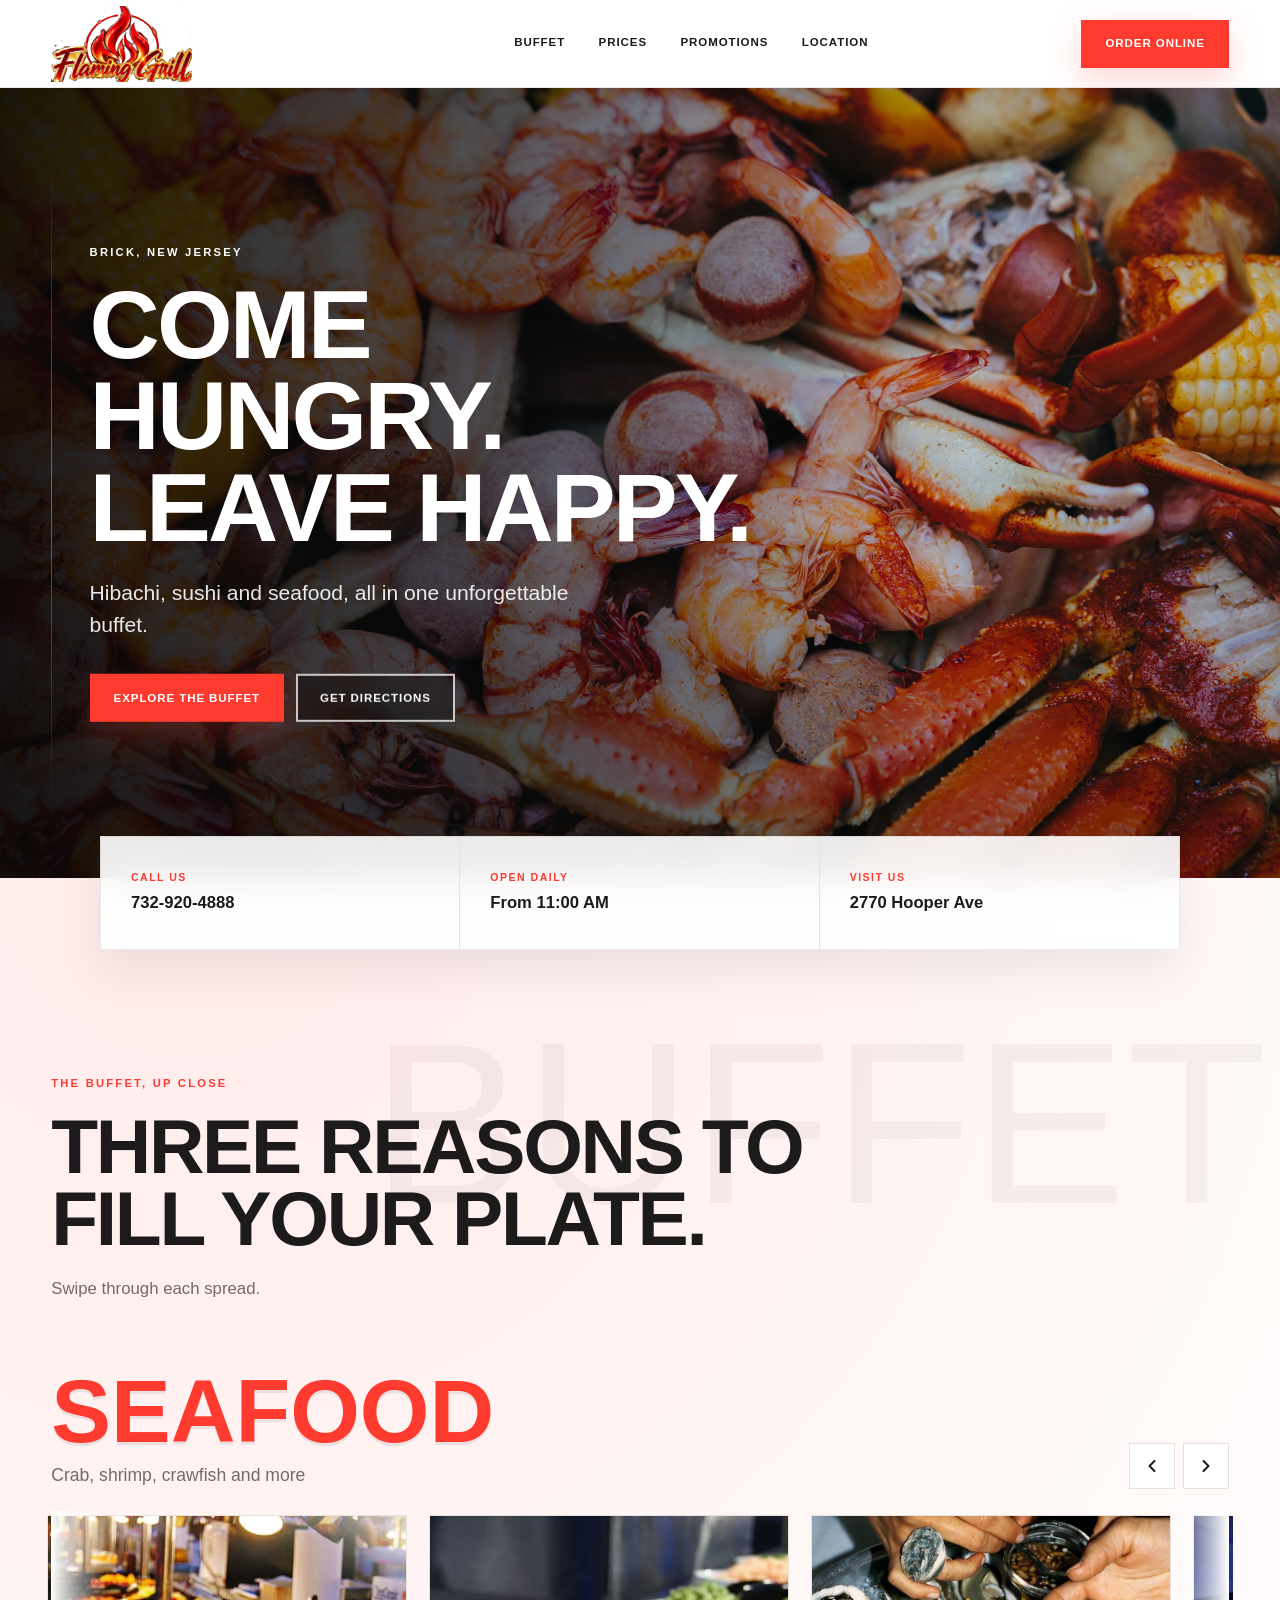
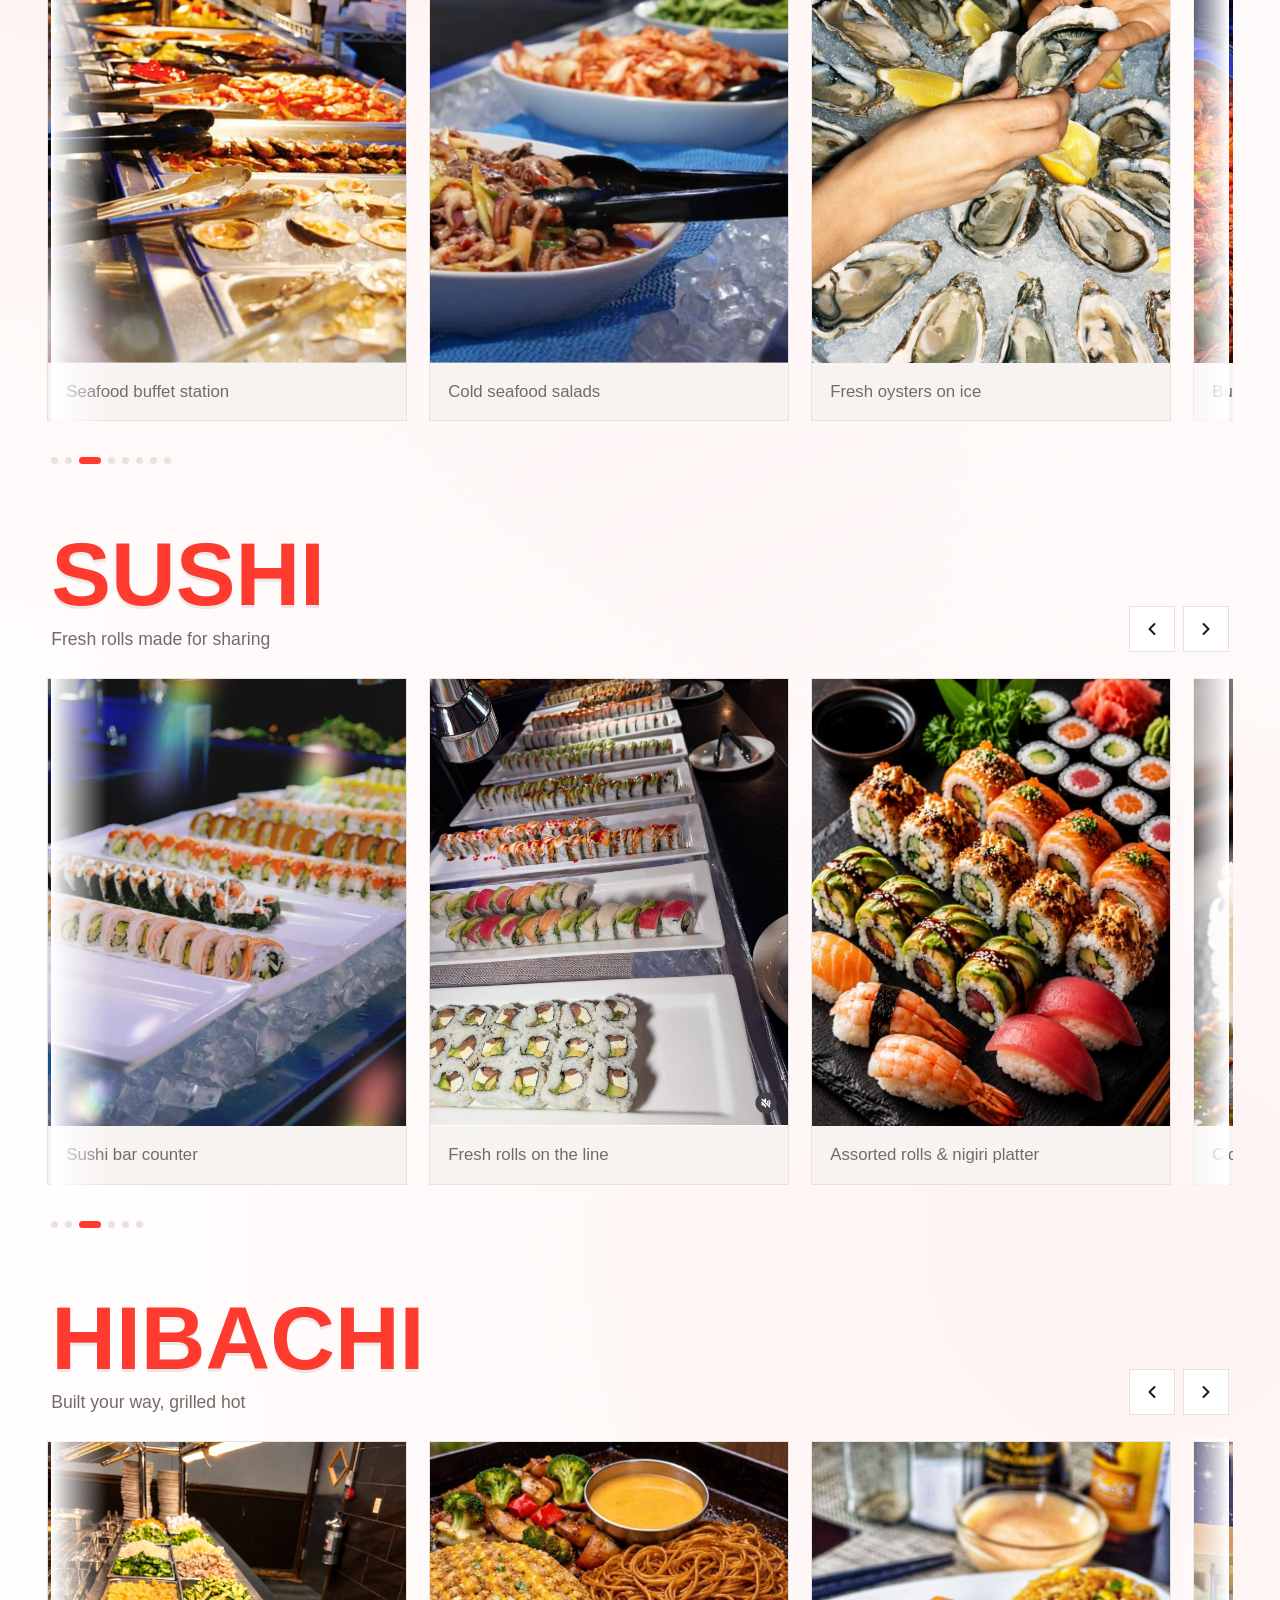
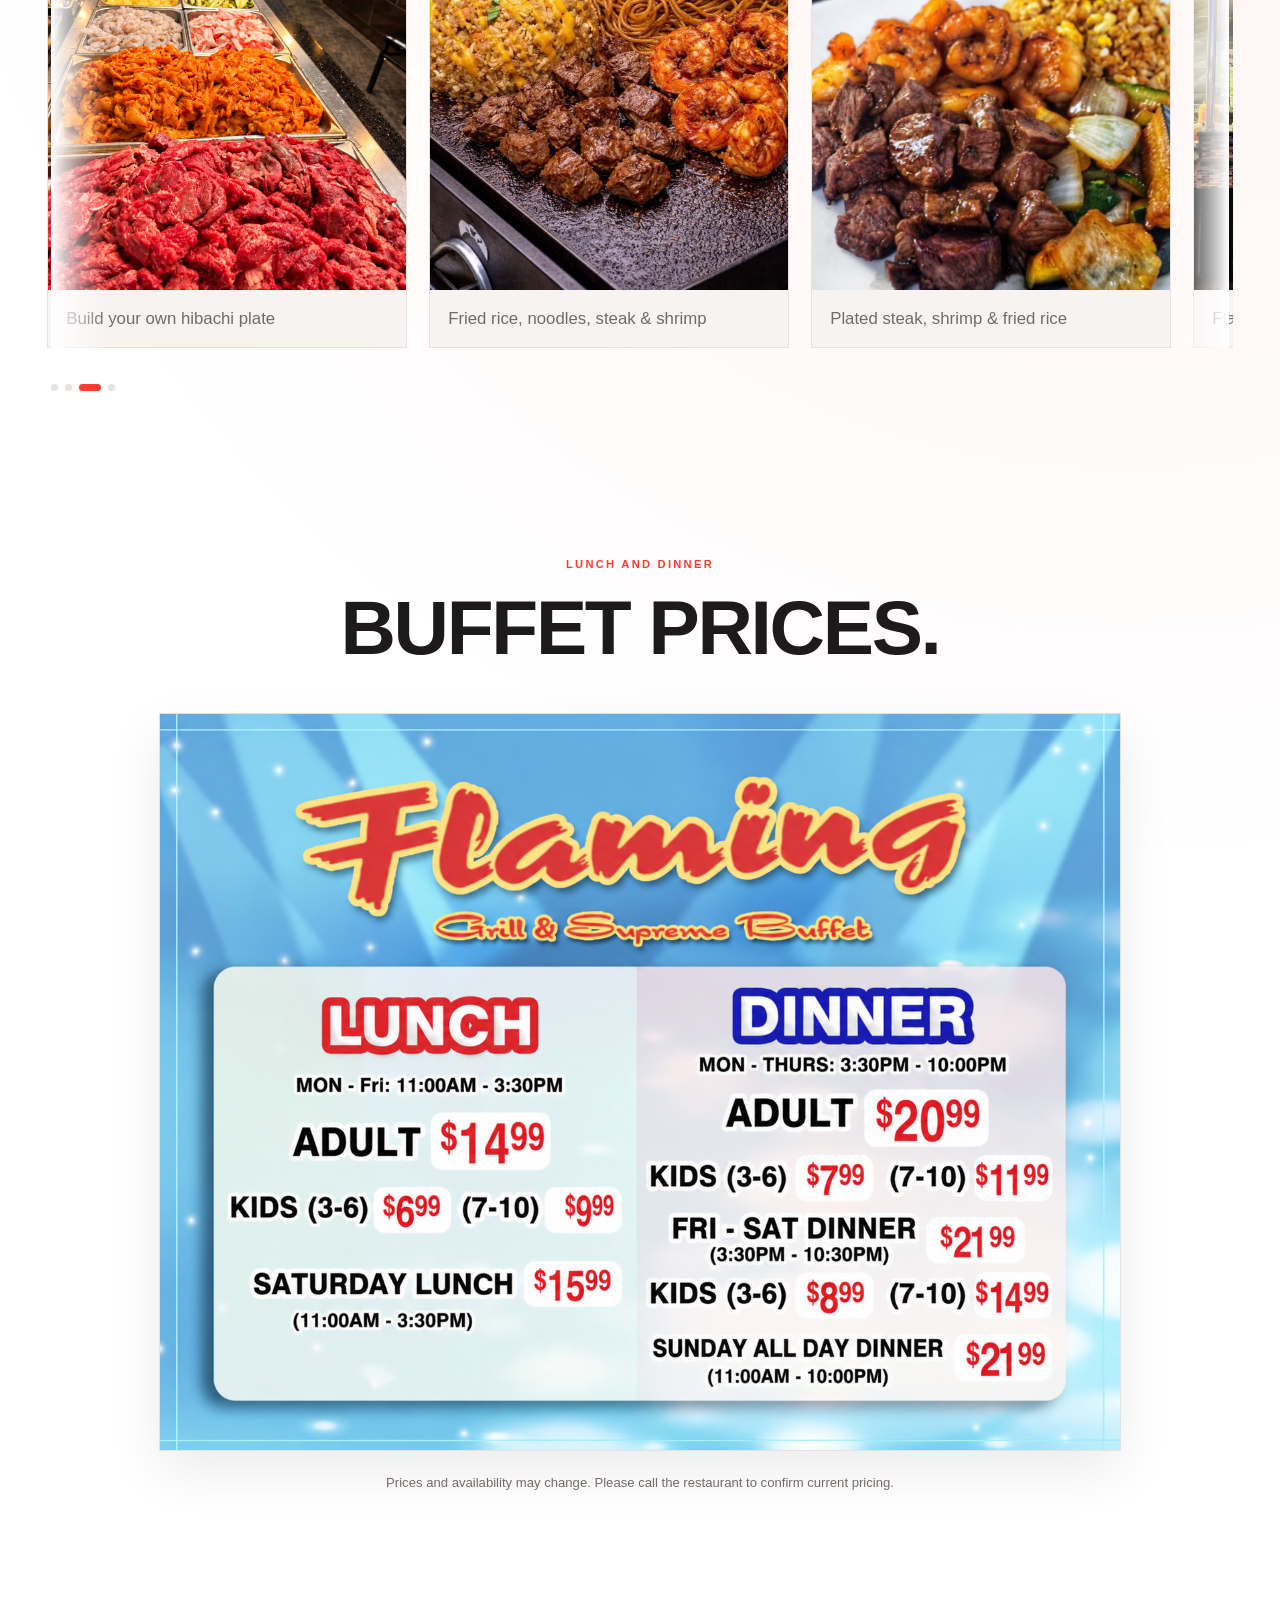
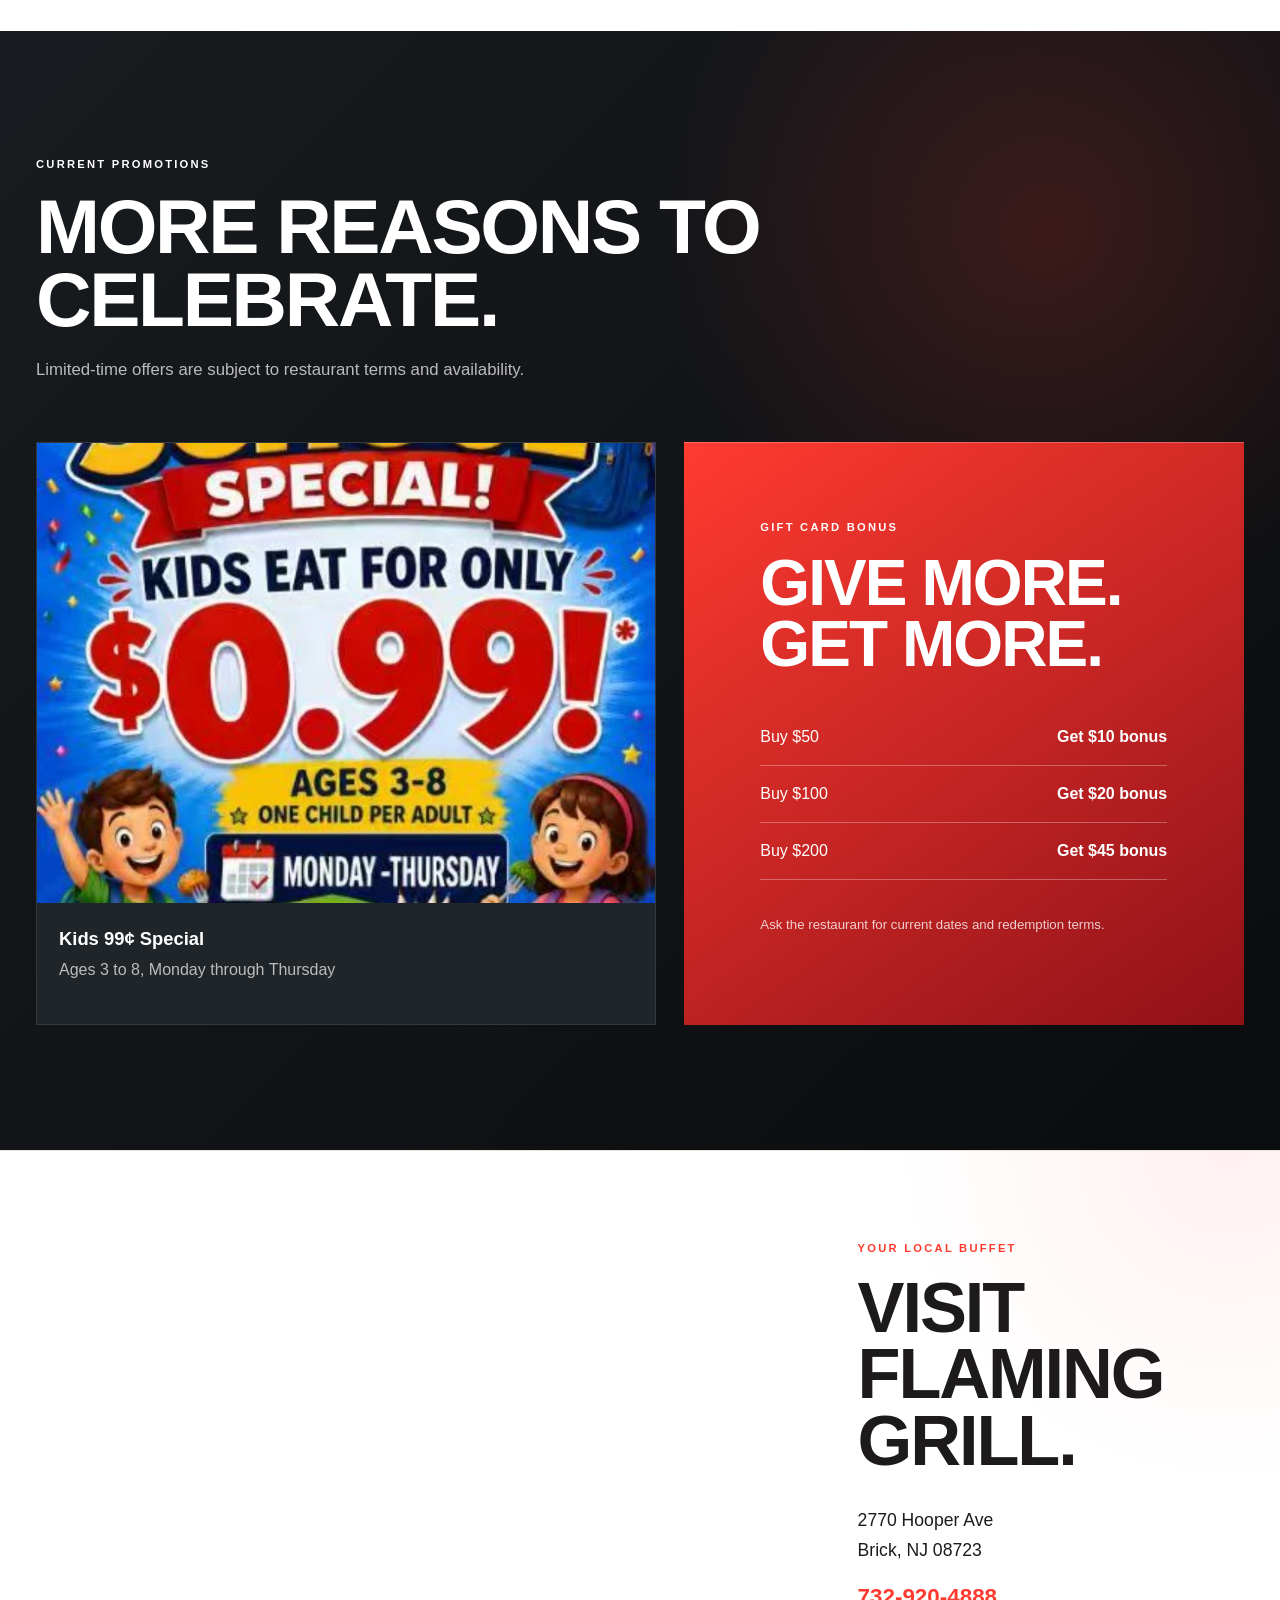
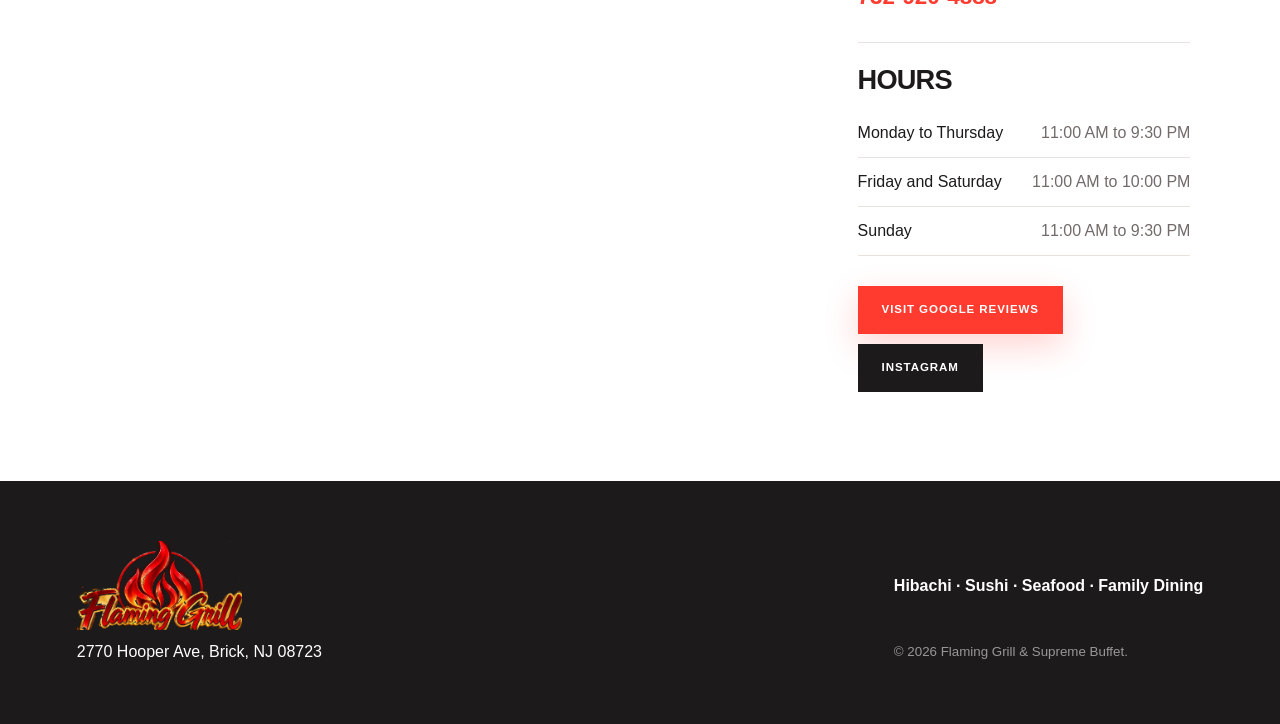
==== commit d51c21a4: "Launch swipeable horizontal photo galleries on the live site Replaces the stacked-card + lightbox pa" ====
--- a/index.html
+++ b/index.html
@@ -48,21 +48,70 @@
       <div class="section-heading">
         <p class="eyebrow red">The buffet, up close</p>
         <h2 id="favorites-title">Three reasons to fill your plate.</h2>
-        <p>Choose a stack to open the full collection.</p>
+        <p>Swipe through each spread.</p>
       </div>
-      <div class="stack-grid">
-        <button class="photo-stack" type="button" data-gallery="seafood" aria-label="Open Seafood photo gallery">
-          <span class="stack-visual" aria-hidden="true"><img src="./images/seafood-buffet.jpg" alt=""><img src="./images/seafood-cold-dishes.jpg" alt=""><img src="./images/seafood-new-01.png" alt=""></span>
-          <span class="stack-copy"><strong>Seafood</strong><small>Crab, shrimp, crawfish and more</small><em>View 8 photos</em></span>
-        </button>
-        <button class="photo-stack" type="button" data-gallery="sushi" aria-label="Open Sushi photo gallery">
-          <span class="stack-visual" aria-hidden="true"><img src="./images/sushi-counter.jpg" alt=""><img src="./images/sushi-trays.jpg" alt=""><img src="./images/sushi-new-03.png" alt=""></span>
-          <span class="stack-copy"><strong>Sushi</strong><small>Fresh rolls made for sharing</small><em>View 6 photos</em></span>
-        </button>
-        <button class="photo-stack" type="button" data-gallery="hibachi" aria-label="Open Hibachi photo gallery">
-          <span class="stack-visual" aria-hidden="true"><img src="./images/hibachi-prep.png" alt=""><img src="./images/hibachi-new-02.png" alt=""><img src="./images/hibachi-new-03.png" alt=""></span>
-          <span class="stack-copy"><strong>Hibachi</strong><small>Built your way, grilled hot</small><em>View 4 photos</em></span>
-        </button>
+
+      <div class="gallery-row" data-gallery="seafood">
+        <div class="gallery-row-head">
+          <div><strong>Seafood</strong><small>Crab, shrimp, crawfish and more</small></div>
+          <div class="gallery-nav">
+            <button type="button" class="gallery-prev" aria-label="Previous seafood photo"><svg viewBox="0 0 24 24" fill="none" stroke="currentColor" stroke-width="2.4" stroke-linecap="round" stroke-linejoin="round"><path d="M15 18l-6-6 6-6"/></svg></button>
+            <button type="button" class="gallery-next" aria-label="Next seafood photo"><svg viewBox="0 0 24 24" fill="none" stroke="currentColor" stroke-width="2.4" stroke-linecap="round" stroke-linejoin="round"><path d="M9 18l6-6-6-6"/></svg></button>
+          </div>
+        </div>
+        <div class="gallery-strip-frame">
+          <div class="gallery-strip">
+            <figure><img src="./images/seafood-buffet.jpg" alt="Seafood buffet station with shrimp, oysters and clams on ice" loading="lazy"><figcaption>Seafood buffet station</figcaption></figure>
+            <figure><img src="./images/seafood-cold-dishes.jpg" alt="Cold seafood salads including spicy squid and kimchi" loading="lazy"><figcaption>Cold seafood salads</figcaption></figure>
+            <figure><img src="./images/seafood-new-01.png" alt="Fresh oysters on ice with lemon" loading="lazy"><figcaption>Fresh oysters on ice</figcaption></figure>
+            <figure><img src="./images/seafood-new-03.png" alt="Buffet seafood station with crawfish and shrimp" loading="lazy"><figcaption>Buffet seafood station</figcaption></figure>
+            <figure><img src="./assets/hero-seafood.jpg" alt="Crab, shrimp, crawfish and corn seafood feast" loading="lazy"><figcaption>Crab, shrimp, crawfish &amp; corn feast</figcaption></figure>
+            <figure><img src="./images/drive-08.jpg" alt="Hot seafood buffet selection" loading="lazy"><figcaption>Hot seafood buffet selection</figcaption></figure>
+            <figure><img src="./images/drive-09.jpg" alt="Seasoned seafood at the buffet" loading="lazy"><figcaption>Seasoned seafood at the buffet</figcaption></figure>
+            <figure><img src="./images/drive-10.jpg" alt="Crab legs and seafood buffet" loading="lazy"><figcaption>Crab legs &amp; seafood buffet</figcaption></figure>
+          </div>
+        </div>
+        <div class="gallery-dots"></div>
+      </div>
+
+      <div class="gallery-row" data-gallery="sushi">
+        <div class="gallery-row-head">
+          <div><strong>Sushi</strong><small>Fresh rolls made for sharing</small></div>
+          <div class="gallery-nav">
+            <button type="button" class="gallery-prev" aria-label="Previous sushi photo"><svg viewBox="0 0 24 24" fill="none" stroke="currentColor" stroke-width="2.4" stroke-linecap="round" stroke-linejoin="round"><path d="M15 18l-6-6 6-6"/></svg></button>
+            <button type="button" class="gallery-next" aria-label="Next sushi photo"><svg viewBox="0 0 24 24" fill="none" stroke="currentColor" stroke-width="2.4" stroke-linecap="round" stroke-linejoin="round"><path d="M9 18l6-6-6-6"/></svg></button>
+          </div>
+        </div>
+        <div class="gallery-strip-frame">
+          <div class="gallery-strip">
+            <figure><img src="./images/sushi-counter.jpg" alt="Sushi bar counter with trays of rolls" loading="lazy"><figcaption>Sushi bar counter</figcaption></figure>
+            <figure><img src="./images/sushi-trays.jpg" alt="Sushi bar with a full row of fresh rolls" loading="lazy"><figcaption>Fresh rolls on the line</figcaption></figure>
+            <figure><img src="./images/sushi-new-03.png" alt="Assorted sushi rolls and nigiri platter" loading="lazy"><figcaption>Assorted rolls &amp; nigiri platter</figcaption></figure>
+            <figure><img src="./images/sushi-new-04.png" alt="Close-up shrimp sushi roll" loading="lazy"><figcaption>Close-up shrimp roll</figcaption></figure>
+            <figure><img src="./images/sushi-new-05.png" alt="Salmon and specialty sushi rolls" loading="lazy"><figcaption>Salmon &amp; specialty rolls</figcaption></figure>
+            <figure><img src="./images/sushi-new-02.png" alt="Fresh sushi rolls at the buffet" loading="lazy"><figcaption>Fresh rolls at the buffet</figcaption></figure>
+          </div>
+        </div>
+        <div class="gallery-dots"></div>
+      </div>
+
+      <div class="gallery-row" data-gallery="hibachi">
+        <div class="gallery-row-head">
+          <div><strong>Hibachi</strong><small>Built your way, grilled hot</small></div>
+          <div class="gallery-nav">
+            <button type="button" class="gallery-prev" aria-label="Previous hibachi photo"><svg viewBox="0 0 24 24" fill="none" stroke="currentColor" stroke-width="2.4" stroke-linecap="round" stroke-linejoin="round"><path d="M15 18l-6-6 6-6"/></svg></button>
+            <button type="button" class="gallery-next" aria-label="Next hibachi photo"><svg viewBox="0 0 24 24" fill="none" stroke="currentColor" stroke-width="2.4" stroke-linecap="round" stroke-linejoin="round"><path d="M9 18l6-6-6-6"/></svg></button>
+          </div>
+        </div>
+        <div class="gallery-strip-frame">
+          <div class="gallery-strip">
+            <figure><img src="./images/hibachi-prep.png" alt="Raw hibachi ingredients station with meat, shrimp and vegetables" loading="lazy"><figcaption>Build your own hibachi plate</figcaption></figure>
+            <figure><img src="./images/hibachi-new-02.png" alt="Hibachi grill with fried rice, noodles, steak and shrimp" loading="lazy"><figcaption>Fried rice, noodles, steak &amp; shrimp</figcaption></figure>
+            <figure><img src="./images/hibachi-new-03.png" alt="Hibachi plate with steak, shrimp and fried rice" loading="lazy"><figcaption>Plated steak, shrimp &amp; fried rice</figcaption></figure>
+            <figure><img src="./images/drive-05.jpg" alt="Flaming Grill hibachi station" loading="lazy"><figcaption>Flaming Grill hibachi station</figcaption></figure>
+          </div>
+        </div>
+        <div class="gallery-dots"></div>
       </div>
     </section>
 
@@ -99,11 +148,6 @@
 
   <footer><img src="./images/flaming-grill-transparent.png" alt="Flaming Grill & Supreme Buffet"><p>Hibachi · Sushi · Seafood · Family Dining</p><p>2770 Hooper Ave, Brick, NJ 08723</p><small>© 2026 Flaming Grill & Supreme Buffet.</small></footer>
 
-  <dialog class="gallery-dialog" aria-labelledby="gallery-title">
-    <div class="dialog-topbar"><div><span>Flaming Grill</span><h2 id="gallery-title">Gallery</h2></div><button class="dialog-close" type="button">Close</button></div>
-    <div class="gallery-stage"><button class="gallery-control gallery-prev" type="button">Previous</button><figure><img class="gallery-main" src="./assets/hero-seafood.jpg" alt="Seafood buffet"><figcaption class="gallery-count"></figcaption></figure><button class="gallery-control gallery-next" type="button">Next</button></div>
-    <div class="gallery-thumbs" aria-label="Choose a photo"></div>
-  </dialog>
   <script src="script.js"></script>
 </body>
 </html>
--- a/styles.css
+++ b/styles.css
@@ -1,16 +1,15 @@
-:root{--red:#d51f27;--red-dark:#a60f17;--ink:#151313;--paper:#f4f3ef;--white:#fff;--muted:#686261;--line:#d8d4cf;--max:1320px}*{box-sizing:border-box}html{scroll-behavior:smooth}body{margin:0;background:var(--paper);color:var(--ink);font-family:"Avenir Next",Avenir,"Helvetica Neue",Arial,sans-serif;line-height:1.5}body.dialog-open{overflow:hidden}img{display:block;max-width:100%}a{color:inherit;text-decoration:none}button{font:inherit}:focus-visible{outline:3px solid #ffbd21;outline-offset:4px}
+:root{--red:#d51f27;--red-dark:#a60f17;--ink:#151313;--paper:#f4f3ef;--white:#fff;--muted:#686261;--line:#d8d4cf;--max:1320px}*{box-sizing:border-box}html{scroll-behavior:smooth}body{margin:0;background:var(--paper);color:var(--ink);font-family:"Avenir Next",Avenir,"Helvetica Neue",Arial,sans-serif;line-height:1.5}img{display:block;max-width:100%}a{color:inherit;text-decoration:none}button{font:inherit}:focus-visible{outline:3px solid #ffbd21;outline-offset:4px}
 .site-header{position:sticky;top:0;z-index:50;height:78px;padding:0 clamp(18px,4vw,64px);display:grid;grid-template-columns:minmax(150px,230px) 1fr auto;align-items:center;gap:28px;background:rgba(255,255,255,.96);border-bottom:1px solid #ddd;backdrop-filter:blur(16px)}.brand{height:68px;display:flex;align-items:center;overflow:hidden}.brand img{width:170px;height:90px;object-fit:contain}.desktop-nav{justify-self:center;display:flex;gap:clamp(14px,2.3vw,34px);font-size:.72rem;font-weight:900;letter-spacing:.08em;text-transform:uppercase}.desktop-nav a{padding:10px 2px;border-bottom:2px solid transparent}.desktop-nav a:hover{color:var(--red);border-color:var(--red)}.header-actions{display:flex;align-items:center;gap:8px}.order-button,.button{min-height:48px;padding:0 22px;display:inline-flex;align-items:center;justify-content:center;border:2px solid transparent;font-size:.72rem;font-weight:900;letter-spacing:.08em;text-transform:uppercase;transition:.2s}.order-button,.button-primary{background:var(--red);color:#fff}.order-button:hover,.button-primary:hover{background:var(--red-dark)}.order-button:active,.button:active{transform:scale(.98)}.menu-toggle{display:none;min-height:44px;padding:0 13px;border:1px solid var(--line);background:#fff;font-size:.66rem;font-weight:900;text-transform:uppercase}.mobile-menu{display:none}
 .hero{position:relative;height:min(760px,calc(100dvh - 78px));min-height:590px;overflow:hidden;color:#fff}.hero-photo{width:100%;height:100%;object-fit:cover}.hero-shade{position:absolute;inset:0;background:linear-gradient(90deg,rgba(9,7,7,.91) 0%,rgba(9,7,7,.65) 37%,rgba(9,7,7,.08) 75%),linear-gradient(0deg,rgba(0,0,0,.26),transparent 45%)}.hero-content{position:absolute;left:clamp(24px,7vw,112px);top:50%;width:min(680px,calc(100% - 48px));transform:translateY(-50%)}.eyebrow{margin:0 0 18px;color:inherit;font-size:.7rem;font-weight:900;letter-spacing:.2em;text-transform:uppercase}.eyebrow.red{color:var(--red)}h1,h2,h3{margin:0;font-family:Impact,Haettenschweiler,"Arial Narrow Bold",sans-serif;font-weight:900;letter-spacing:-.03em;line-height:.94;text-transform:uppercase}.hero h1{font-size:clamp(3.9rem,7.6vw,7.5rem)}.hero-content>p:not(.eyebrow){max-width:520px;margin:24px 0 0;color:#ffffffe6;font-size:clamp(1rem,1.7vw,1.32rem)}.hero-actions{display:flex;flex-wrap:wrap;gap:12px;margin-top:34px}.button-secondary{color:#fff;border-color:#ffffffbf;background:#0005;backdrop-filter:blur(8px)}.button-secondary:hover{background:#fff;color:var(--ink)}
 .quick-info{position:relative;z-index:2;width:min(calc(100% - 48px),1080px);margin:-36px auto 0;display:grid;grid-template-columns:repeat(3,1fr);background:#fff;box-shadow:0 22px 60px #28140f2e}.quick-info a{min-height:112px;padding:25px 30px;display:flex;flex-direction:column;justify-content:center;border-right:1px solid var(--line)}.quick-info a:last-child{border:0}.quick-info span{color:var(--red);font-size:.66rem;font-weight:900;letter-spacing:.14em;text-transform:uppercase}.quick-info strong{margin-top:5px;font-size:1.04rem}
-.favorites,.price-section,.coupons{max-width:var(--max);margin:auto;padding:125px clamp(20px,4vw,56px)}.section-heading{max-width:820px}.section-heading.center{text-align:center;margin:auto}.section-heading h2{font-size:clamp(2.8rem,6vw,6rem)}.section-heading>p:last-child{margin:22px 0 0;color:var(--muted);font-size:1.05rem}.stack-grid{display:grid;grid-template-columns:repeat(3,minmax(0,1fr));gap:46px;margin-top:88px}.photo-stack{padding:0;color:inherit;text-align:left;border:0;background:transparent;cursor:pointer}.stack-visual{position:relative;display:block;aspect-ratio:4/4.6;margin:18px 18px 35px}.stack-visual img{position:absolute;inset:0;width:100%;height:100%;object-fit:cover;border:7px solid #fff;box-shadow:0 18px 36px #2d191433;transition:transform .42s cubic-bezier(.2,.8,.2,1)}.stack-visual img:nth-child(1){transform:rotate(-7deg) translate(-12px,2px)}.stack-visual img:nth-child(2){transform:rotate(6deg) translate(13px,-4px)}.stack-visual img:nth-child(3){transform:rotate(-1.5deg)}.photo-stack:hover .stack-visual img:nth-child(1){transform:rotate(-12deg) translate(-28px,0)}.photo-stack:hover .stack-visual img:nth-child(2){transform:rotate(11deg) translate(28px,-10px)}.photo-stack:hover .stack-visual img:nth-child(3){transform:rotate(0) translateY(-8px)}.stack-copy{display:grid;gap:5px}.stack-copy strong{font-family:Impact,Haettenschweiler,"Arial Narrow Bold",sans-serif;font-size:2.25rem;text-transform:uppercase}.stack-copy small{color:var(--muted);font-size:.94rem}.stack-copy em{margin-top:8px;color:var(--red);font-size:.68rem;font-style:normal;font-weight:900;letter-spacing:.12em;text-transform:uppercase}
+.favorites,.price-section,.coupons{max-width:var(--max);margin:auto;padding:125px clamp(20px,4vw,56px)}.section-heading{max-width:820px}.section-heading.center{text-align:center;margin:auto}.section-heading h2{font-size:clamp(2.8rem,6vw,6rem)}.section-heading>p:last-child{margin:22px 0 0;color:var(--muted);font-size:1.05rem}.gallery-row{margin-top:72px}.gallery-row-head{display:flex;justify-content:space-between;align-items:flex-end;gap:16px;margin-bottom:22px}.gallery-row-head strong{display:block;font-family:Impact,Haettenschweiler,"Arial Narrow Bold",sans-serif;font-size:clamp(3.4rem,7.5vw,5.6rem);line-height:.86;color:var(--red);text-transform:uppercase;text-shadow:0 3px 0 #00000014}.gallery-row-head small{display:block;margin-top:12px;color:var(--muted);font-size:1.1rem}.gallery-nav{display:flex;gap:8px;flex:0 0 auto}.gallery-nav button{width:46px;height:46px;border:1.5px solid var(--line);background:#fff;color:var(--ink);cursor:pointer;display:flex;align-items:center;justify-content:center;transition:.15s}.gallery-nav button:hover{border-color:var(--red);color:var(--red)}.gallery-nav button:active{transform:scale(.94)}.gallery-nav button:disabled{opacity:.3;cursor:default}.gallery-nav button:disabled:hover{border-color:var(--line);color:var(--ink)}.gallery-nav svg{width:20px;height:20px}.gallery-strip-frame{position:relative}.gallery-strip-frame::before,.gallery-strip-frame::after{content:"";position:absolute;top:0;bottom:20px;width:56px;z-index:2;pointer-events:none}.gallery-strip-frame::before{left:0;background:linear-gradient(90deg,var(--paper),transparent)}.gallery-strip-frame::after{right:0;background:linear-gradient(270deg,var(--paper),transparent)}.gallery-strip{display:flex;gap:22px;overflow-x:auto;scroll-snap-type:x mandatory;padding:4px 4px 20px;margin:0 -4px;scrollbar-width:thin;scrollbar-color:var(--line) transparent}.gallery-strip::-webkit-scrollbar{height:7px}.gallery-strip::-webkit-scrollbar-thumb{background:var(--line);border-radius:4px}.gallery-strip::-webkit-scrollbar-track{background:transparent}.gallery-strip figure{flex:0 0 auto;width:min(80vw,360px);margin:0;scroll-snap-align:start;background:var(--panel);border:1px solid var(--line)}.gallery-strip figure img{width:100%;aspect-ratio:4/5;object-fit:cover;display:block;transition:transform .5s cubic-bezier(.2,.8,.2,1)}.gallery-strip figure:hover img{transform:scale(1.035)}.gallery-strip figcaption{padding:16px 18px;font-size:1.05rem;color:var(--muted)}.gallery-dots{display:flex;gap:7px;margin-top:16px}.gallery-dots span{width:7px;height:7px;border-radius:50%;background:var(--line);transition:.2s}.gallery-dots span.active{background:var(--red);width:22px;border-radius:4px}
 .price-section{padding-top:40px;text-align:center}.price-section>img{width:auto;max-width:min(100%,1120px);max-height:82vh;margin:50px auto 22px;box-shadow:0 24px 60px #27151521}.price-section>p{color:var(--muted);font-size:.82rem}.coupons{padding-top:110px}.coupon-grid{display:grid;grid-template-columns:repeat(4,1fr);gap:18px;margin-top:58px}.coupon-grid a{background:#fff;box-shadow:0 14px 34px #28140f18;transition:.2s}.coupon-grid a:hover{transform:translateY(-5px)}.coupon-grid img{width:100%;aspect-ratio:4/3;object-fit:cover}.coupon-grid strong{display:block;padding:18px;font-size:.9rem}.terms{margin-top:26px;color:var(--muted);font-size:.8rem}
 .promotions{padding:125px max(24px,calc((100vw - var(--max))/2 + 56px));color:#fff;background:var(--ink)}.promotions .section-heading>p:last-child{color:#bbb}.promo-grid{display:grid;grid-template-columns:1.05fr .95fr;gap:28px;margin-top:60px}.promo-grid figure{margin:0;background:#242020}.promo-grid figure img{width:100%;height:460px;object-fit:cover}.promo-grid figcaption{padding:22px;display:grid;gap:6px}.promo-grid figcaption strong{font-size:1.15rem}.promo-grid figcaption span{color:#bbb}.gift-card{padding:clamp(36px,6vw,80px);background:var(--red)}.gift-card h3{font-size:clamp(3rem,5vw,5.6rem)}.gift-card ul{padding:0;margin:35px 0;list-style:none}.gift-card li{padding:16px 0;display:flex;justify-content:space-between;gap:20px;border-bottom:1px solid #ffffff4d}.gift-card>p:last-child{color:#ffffffc7;font-size:.83rem}
 .location{display:grid;grid-template-columns:1.2fr .8fr;background:#fff}.map-panel{min-height:690px}.map-panel iframe{width:100%;height:100%;min-height:690px;border:0}.location-card{padding:clamp(55px,7vw,110px)}.location-card h2{font-size:clamp(3rem,5.5vw,5.7rem)}.location-card address{margin-top:32px;font-style:normal;font-size:1.1rem;line-height:1.7}.phone-link{display:block;width:max-content;margin:15px 0 28px;color:var(--red);font-size:1.4rem;font-weight:900}.hours{margin-top:28px;border-top:1px solid var(--line);padding-top:24px}.hours h3{font-size:1.7rem}.hours dl div{padding:12px 0;display:flex;justify-content:space-between;gap:20px;border-bottom:1px solid var(--line)}.hours dd{margin:0;color:var(--muted);text-align:right}.location-actions{display:flex;flex-wrap:wrap;gap:10px;margin-top:30px}.button-dark{background:var(--ink);color:#fff}.button-dark:hover{background:#333}
 footer{padding:60px clamp(24px,6vw,90px);color:#fff;background:var(--ink);display:grid;grid-template-columns:1fr auto;gap:10px 40px;align-items:center}footer img{width:165px}footer p,footer small{margin:0}footer p:first-of-type{text-align:right;font-weight:800}footer small{color:#ffffff8c}
-.gallery-dialog{width:min(1180px,calc(100% - 32px));max-height:calc(100dvh - 32px);padding:0;color:#fff;border:1px solid #ffffff29;background:#151313;box-shadow:0 30px 90px #0009}.gallery-dialog::backdrop{background:#000d;backdrop-filter:blur(8px)}.dialog-topbar{min-height:84px;padding:16px 22px;display:flex;justify-content:space-between;align-items:center;border-bottom:1px solid #ffffff21}.dialog-topbar span{color:var(--red);font-size:.65rem;font-weight:900;letter-spacing:.16em;text-transform:uppercase}.dialog-topbar h2{margin-top:3px;font-size:1.9rem}.dialog-close,.gallery-control{min-height:44px;padding:0 17px;color:#fff;border:1px solid #ffffff4d;background:transparent;cursor:pointer;font-size:.68rem;font-weight:900;text-transform:uppercase}.dialog-close:hover,.gallery-control:hover{background:#fff;color:#111}.gallery-stage{min-height:460px;padding:20px;display:grid;grid-template-columns:auto minmax(0,1fr) auto;gap:18px;align-items:center}.gallery-stage figure{margin:0;min-width:0}.gallery-main{width:100%;height:min(58vh,620px);object-fit:contain}.gallery-count{margin-top:10px;color:#ffffffa3;text-align:center;font-size:.78rem}.gallery-thumbs{padding:0 22px 22px;display:flex;gap:10px;justify-content:center;overflow-x:auto}.gallery-thumbs button{flex:0 0 76px;width:76px;height:58px;padding:0;border:2px solid transparent;background:#333;cursor:pointer}.gallery-thumbs button.active{border-color:var(--red)}.gallery-thumbs img{width:100%;height:100%;object-fit:cover}
 /* Existing order page */.order-page{background:var(--paper);color:var(--ink)}.back-link{color:var(--red);font-size:.72rem;font-weight:900;text-transform:uppercase}.order-main{max-width:1180px;margin:auto;padding:70px 24px 100px}.order-header{max-width:760px;margin-bottom:48px}.order-header h1{margin:8px 0 16px;font-size:clamp(3rem,7vw,6rem)}.order-header>p{color:var(--muted)}.order-meta{display:flex;flex-wrap:wrap;gap:10px 22px;margin-top:24px;color:var(--muted);font-size:.72rem;font-weight:800;text-transform:uppercase}.order-meta a{color:var(--red)}.order-layout{display:grid;grid-template-columns:210px minmax(0,1fr);gap:28px}.order-categories{position:sticky;top:98px;padding:14px;display:flex;flex-direction:column;border:1px solid var(--line);background:#fff}.order-categories a{padding:10px;color:var(--ink);font-size:.7rem;font-weight:800;text-transform:uppercase}.order-categories a:hover{background:var(--red);color:#fff}.order-section{scroll-margin-top:98px;margin-bottom:30px;padding:26px;border:1px solid var(--line);background:#fff}.order-section h2{margin-bottom:16px;color:var(--red);font-size:2rem}.order-items{display:grid;gap:8px}.order-item{padding:16px 0;display:flex;justify-content:space-between;gap:24px;border-top:1px solid var(--line)}.order-item h3{font-family:inherit;font-size:1rem;letter-spacing:0;line-height:1.35;text-transform:none}.order-item p{max-width:680px;margin:5px 0 0;color:var(--muted);font-size:.88rem}.order-item strong{flex:0 0 auto;color:var(--red)}.compact-items{grid-template-columns:repeat(2,minmax(0,1fr));column-gap:30px}
-@media(max-width:1000px){.site-header{grid-template-columns:1fr auto;height:72px;padding:0 16px}.brand{height:64px}.brand img{width:135px}.desktop-nav{display:none}.order-button{min-height:42px;padding:0 14px}.menu-toggle{display:inline-flex;align-items:center}.mobile-menu{position:absolute;top:72px;left:0;right:0;padding:16px;background:#fff;border-bottom:1px solid var(--line);box-shadow:0 20px 30px #0002}.mobile-menu.is-open{display:grid}.mobile-menu a{padding:14px 8px;border-bottom:1px solid var(--line);font-size:.76rem;font-weight:900;text-transform:uppercase}.hero{height:min(760px,calc(100dvh - 72px));min-height:610px}.stack-grid{grid-template-columns:1fr;gap:88px;max-width:560px;margin-left:auto;margin-right:auto}.coupon-grid{grid-template-columns:repeat(2,1fr)}.location{grid-template-columns:1fr}.map-panel,.map-panel iframe{min-height:480px}}
-@media(max-width:640px){.site-header{grid-template-columns:minmax(108px,1fr) auto}.header-actions{gap:5px}.menu-toggle{padding:0 9px}.hero-content{left:20px;width:calc(100% - 40px)}.hero h1{font-size:clamp(3.5rem,17vw,5.2rem)}.hero-actions{flex-direction:column;max-width:290px}.quick-info{width:100%;margin:0;grid-template-columns:1fr}.quick-info a{min-height:82px;padding:17px 22px;border-right:0;border-bottom:1px solid var(--line)}.favorites,.price-section,.coupons{padding-top:90px;padding-bottom:95px}.stack-grid{margin-top:64px}.coupon-grid{grid-template-columns:1fr}.promotions{padding:90px 20px}.promo-grid{grid-template-columns:1fr}.promo-grid figure img{height:auto}.location-card{padding:75px 22px}.hours dl div{display:grid;gap:3px}.hours dd{text-align:left}.location-actions{display:grid}.location-actions .button{width:100%}footer{grid-template-columns:1fr}footer p:first-of-type{text-align:left}.gallery-stage{grid-template-columns:1fr 1fr;min-height:0}.gallery-stage figure{grid-column:1/3;grid-row:1}.gallery-main{height:50vh}.gallery-control{width:100%}.order-layout{grid-template-columns:1fr}.order-categories{position:static;display:grid;grid-template-columns:repeat(2,minmax(0,1fr))}.compact-items{grid-template-columns:1fr}}
+@media(max-width:1000px){.site-header{grid-template-columns:1fr auto;height:72px;padding:0 16px}.brand{height:64px}.brand img{width:135px}.desktop-nav{display:none}.order-button{min-height:42px;padding:0 14px}.menu-toggle{display:inline-flex;align-items:center}.mobile-menu{position:absolute;top:72px;left:0;right:0;padding:16px;background:#fff;border-bottom:1px solid var(--line);box-shadow:0 20px 30px #0002}.mobile-menu.is-open{display:grid}.mobile-menu a{padding:14px 8px;border-bottom:1px solid var(--line);font-size:.76rem;font-weight:900;text-transform:uppercase}.hero{height:min(760px,calc(100dvh - 72px));min-height:610px}.gallery-nav{display:none}.coupon-grid{grid-template-columns:repeat(2,1fr)}.location{grid-template-columns:1fr}.map-panel,.map-panel iframe{min-height:480px}}
+@media(max-width:640px){.site-header{grid-template-columns:minmax(108px,1fr) auto}.header-actions{gap:5px}.menu-toggle{padding:0 9px}.hero-content{left:20px;width:calc(100% - 40px)}.hero h1{font-size:clamp(3.5rem,17vw,5.2rem)}.hero-actions{flex-direction:column;max-width:290px}.quick-info{width:100%;margin:0;grid-template-columns:1fr}.quick-info a{min-height:82px;padding:17px 22px;border-right:0;border-bottom:1px solid var(--line)}.favorites,.price-section,.coupons{padding-top:90px;padding-bottom:95px}.gallery-row{margin-top:48px}.coupon-grid{grid-template-columns:1fr}.promotions{padding:90px 20px}.promo-grid{grid-template-columns:1fr}.promo-grid figure img{height:auto}.location-card{padding:75px 22px}.hours dl div{display:grid;gap:3px}.hours dd{text-align:left}.location-actions{display:grid}.location-actions .button{width:100%}footer{grid-template-columns:1fr}footer p:first-of-type{text-align:left}.order-layout{grid-template-columns:1fr}.order-categories{position:static;display:grid;grid-template-columns:repeat(2,minmax(0,1fr))}.compact-items{grid-template-columns:1fr}}
 @media(prefers-reduced-motion:reduce){html{scroll-behavior:auto}*,*::before,*::after{animation-duration:.01ms!important;transition-duration:.01ms!important}}
 
 /* 2026 dark cinematic redesign */
@@ -25,12 +24,11 @@
 @keyframes hero-breathe{from{transform:scale(1.02)}to{transform:scale(1.1)}}
 .quick-info{margin-top:-42px;background:#ffffffe8;border:1px solid #00000014;box-shadow:0 20px 50px #00000014;backdrop-filter:blur(18px)}.quick-info a{transition:background .2s ease}.quick-info a:hover{background:#f4f3ef}
 .favorites{position:relative}.favorites::before{content:"BUFFET";position:absolute;right:1%;top:58px;color:#0000000a;font-family:Impact,Haettenschweiler,"Arial Narrow Bold",sans-serif;font-size:clamp(7rem,18vw,17rem);line-height:1;pointer-events:none}.section-heading{position:relative;z-index:1}
-.stack-visual img{border-color:#fff;box-shadow:0 20px 40px #00000018;transition:transform .42s cubic-bezier(.2,.8,.2,1),border-color .3s ease}.photo-stack:hover .stack-visual img{border-color:#fff}.photo-stack{color:var(--ink)}
 .price-section>img{border:1px solid var(--line);box-shadow:0 20px 50px #00000014}
 .coupon-grid a{background:var(--panel);border:1px solid var(--line);box-shadow:0 12px 28px #00000012}.coupon-grid a:hover{box-shadow:0 20px 40px #0000001a}
 .promotions{position:relative;background:linear-gradient(135deg,#181b1f,#0b0c0e)}.promotions::before{content:"";position:absolute;inset:0;background:radial-gradient(circle at 82% 18%,#ff3b302e,transparent 28%);pointer-events:none}.promotions>*{position:relative}.promo-grid figure{background:#20252a;border:1px solid #ffffff17}.gift-card{background:linear-gradient(145deg,#ff3b30,#8f1118);box-shadow:inset 0 1px #ffffff3d}
 .location{background:#fff;border-top:1px solid var(--line)}.location-card{background:radial-gradient(circle at 90% 0,#ff3b3012,transparent 32%)}
-.reveal-on-scroll{opacity:0;transform:translateY(42px);transition:opacity .8s cubic-bezier(.2,.7,.2,1),transform .8s cubic-bezier(.2,.7,.2,1)}.reveal-on-scroll.is-visible{opacity:1;transform:none}.stack-grid .photo-stack{opacity:0;transform:translateY(32px);transition:opacity .65s ease,transform .65s ease}.stack-grid.is-visible .photo-stack{opacity:1;transform:none}.stack-grid.is-visible .photo-stack:nth-child(2){transition-delay:.12s}.stack-grid.is-visible .photo-stack:nth-child(3){transition-delay:.24s}
+.reveal-on-scroll{opacity:0;transform:translateY(42px);transition:opacity .8s cubic-bezier(.2,.7,.2,1),transform .8s cubic-bezier(.2,.7,.2,1)}.reveal-on-scroll.is-visible{opacity:1;transform:none}.gallery-row:nth-of-type(3){transition-delay:.08s}.gallery-row:nth-of-type(4){transition-delay:.16s}
 @media(max-width:1000px){.site-header{height:76px}.brand{height:76px}.brand img{width:150px;height:70px}.mobile-menu{top:76px}.hero{height:min(760px,calc(100dvh - 76px))}}
 @media(max-width:640px){.brand img{width:126px;height:66px}.favorites::before{top:72px}.hero::after{display:none}}
-@media(prefers-reduced-motion:reduce){.hero-photo{animation:none}.order-button::after{animation:none}.reveal-on-scroll,.stack-grid .photo-stack{opacity:1;transform:none;transition:none}}
+@media(prefers-reduced-motion:reduce){.hero-photo{animation:none}.order-button::after{animation:none}.reveal-on-scroll{opacity:1;transform:none;transition:none}}
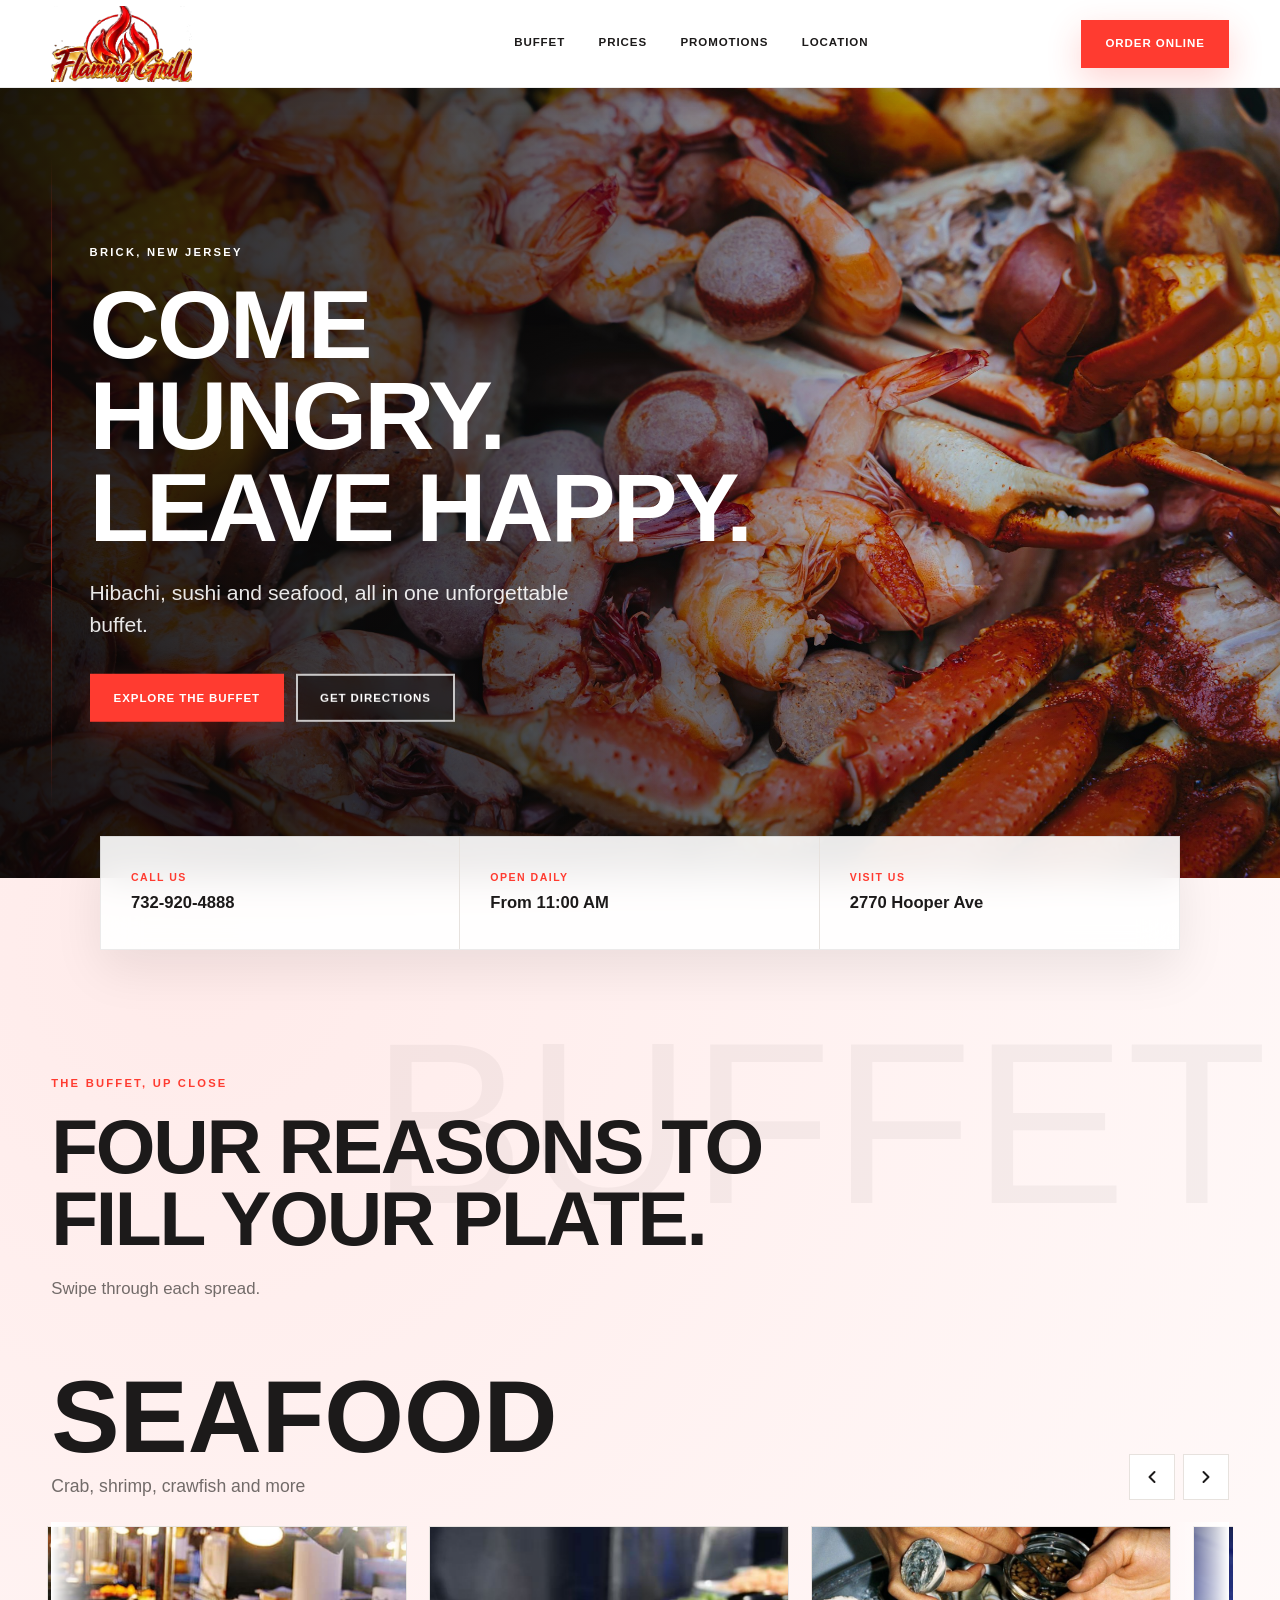
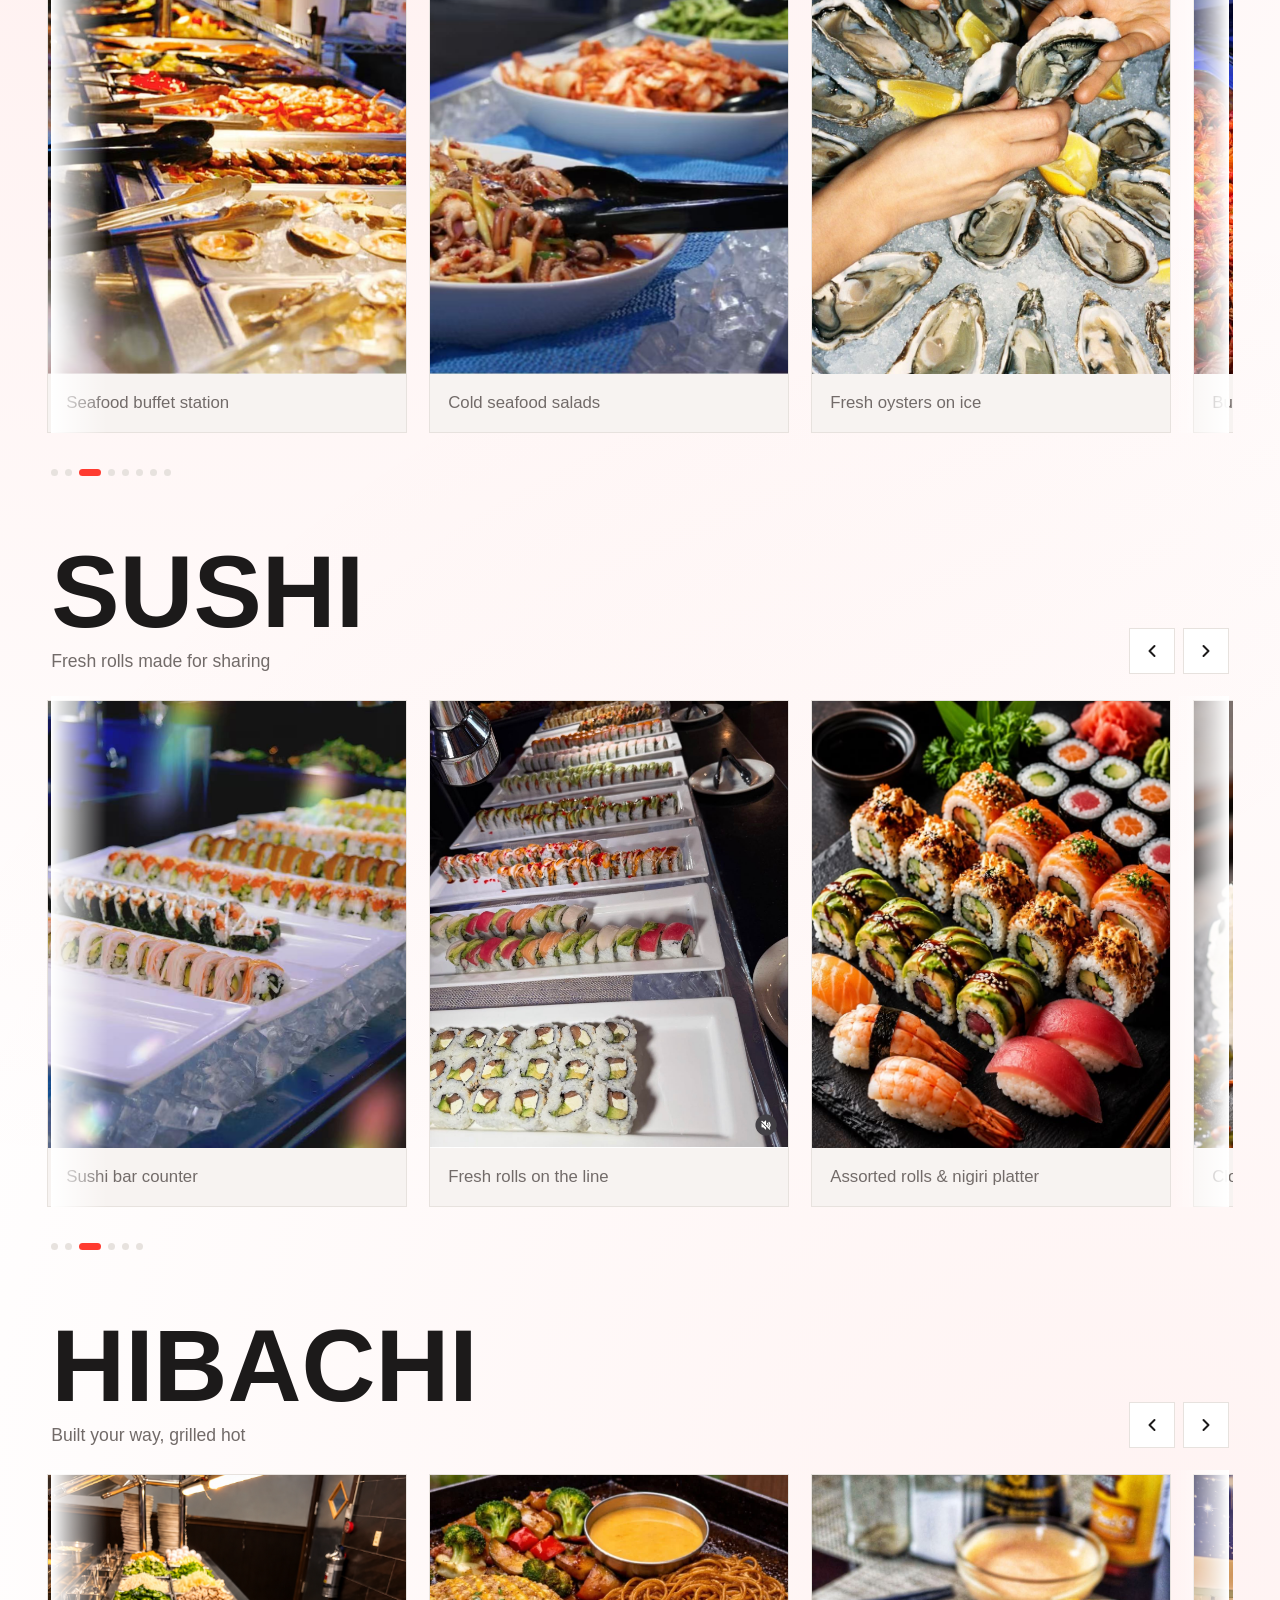
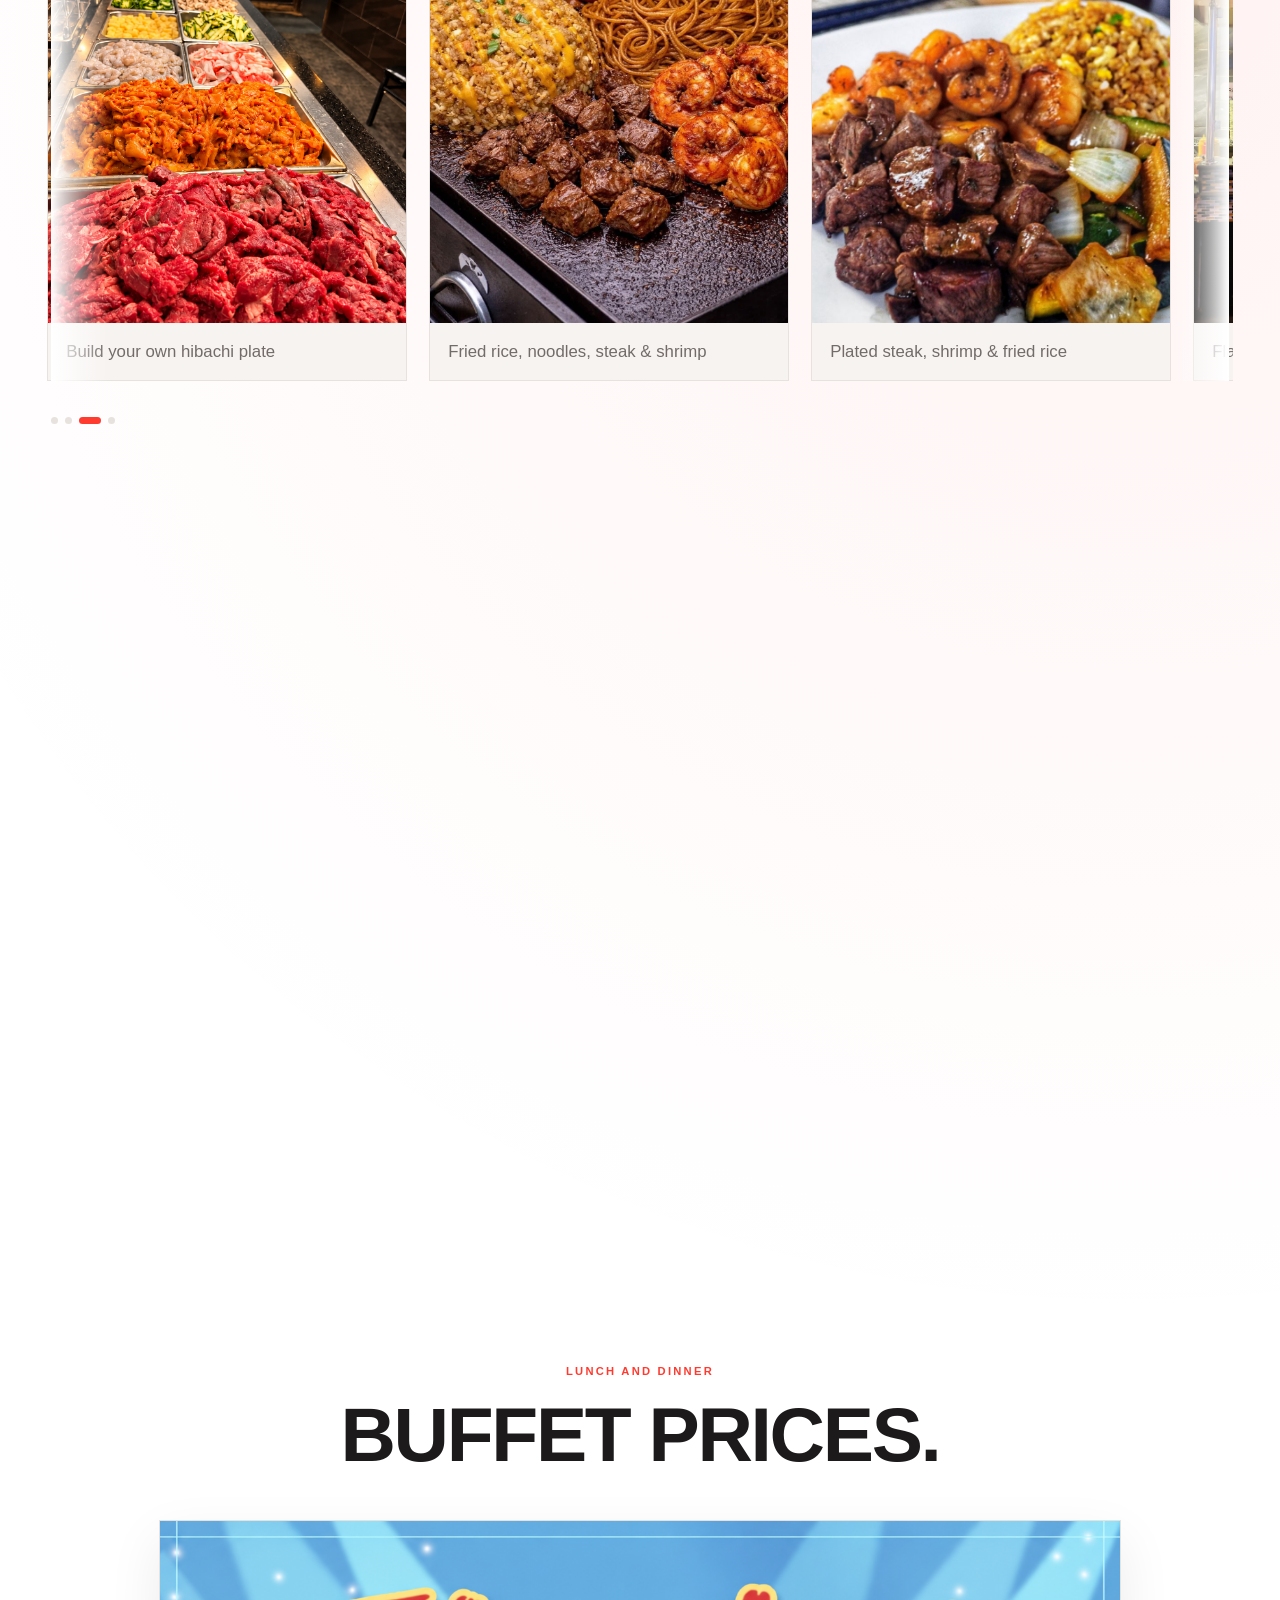
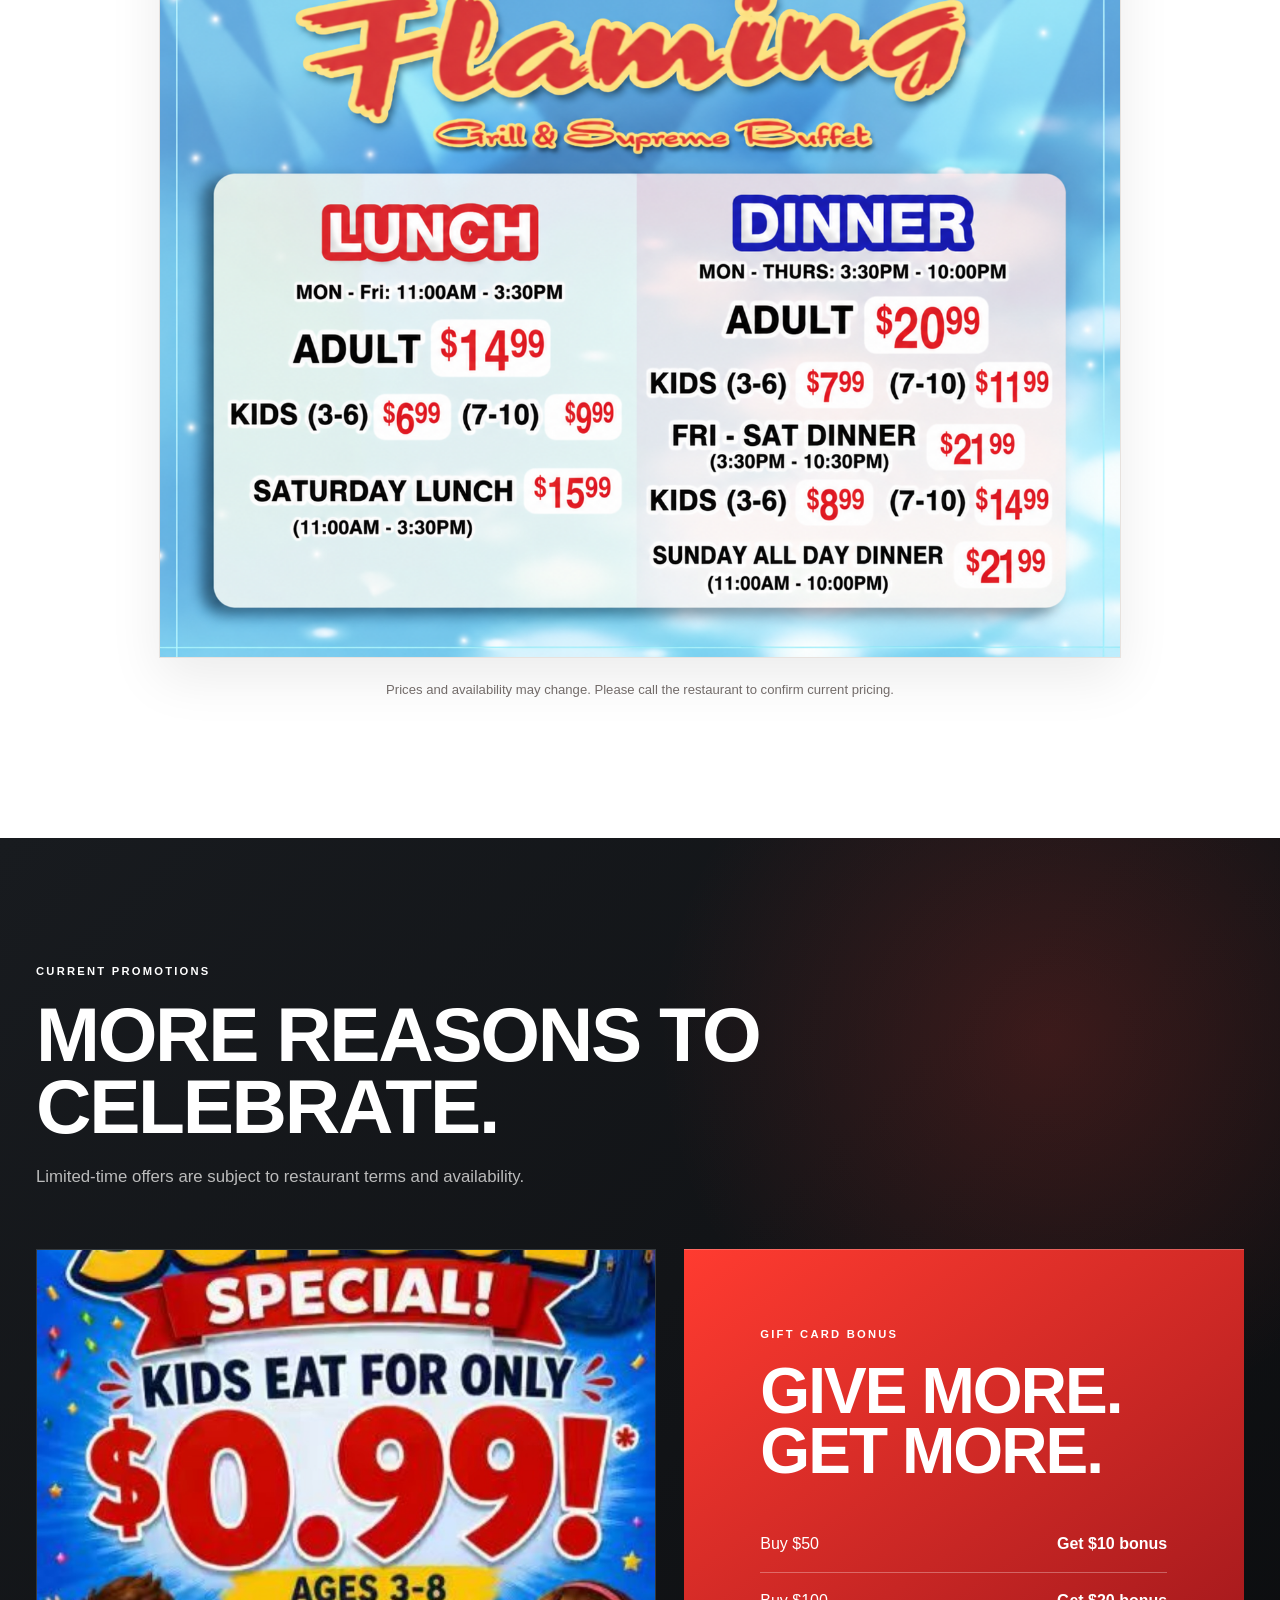
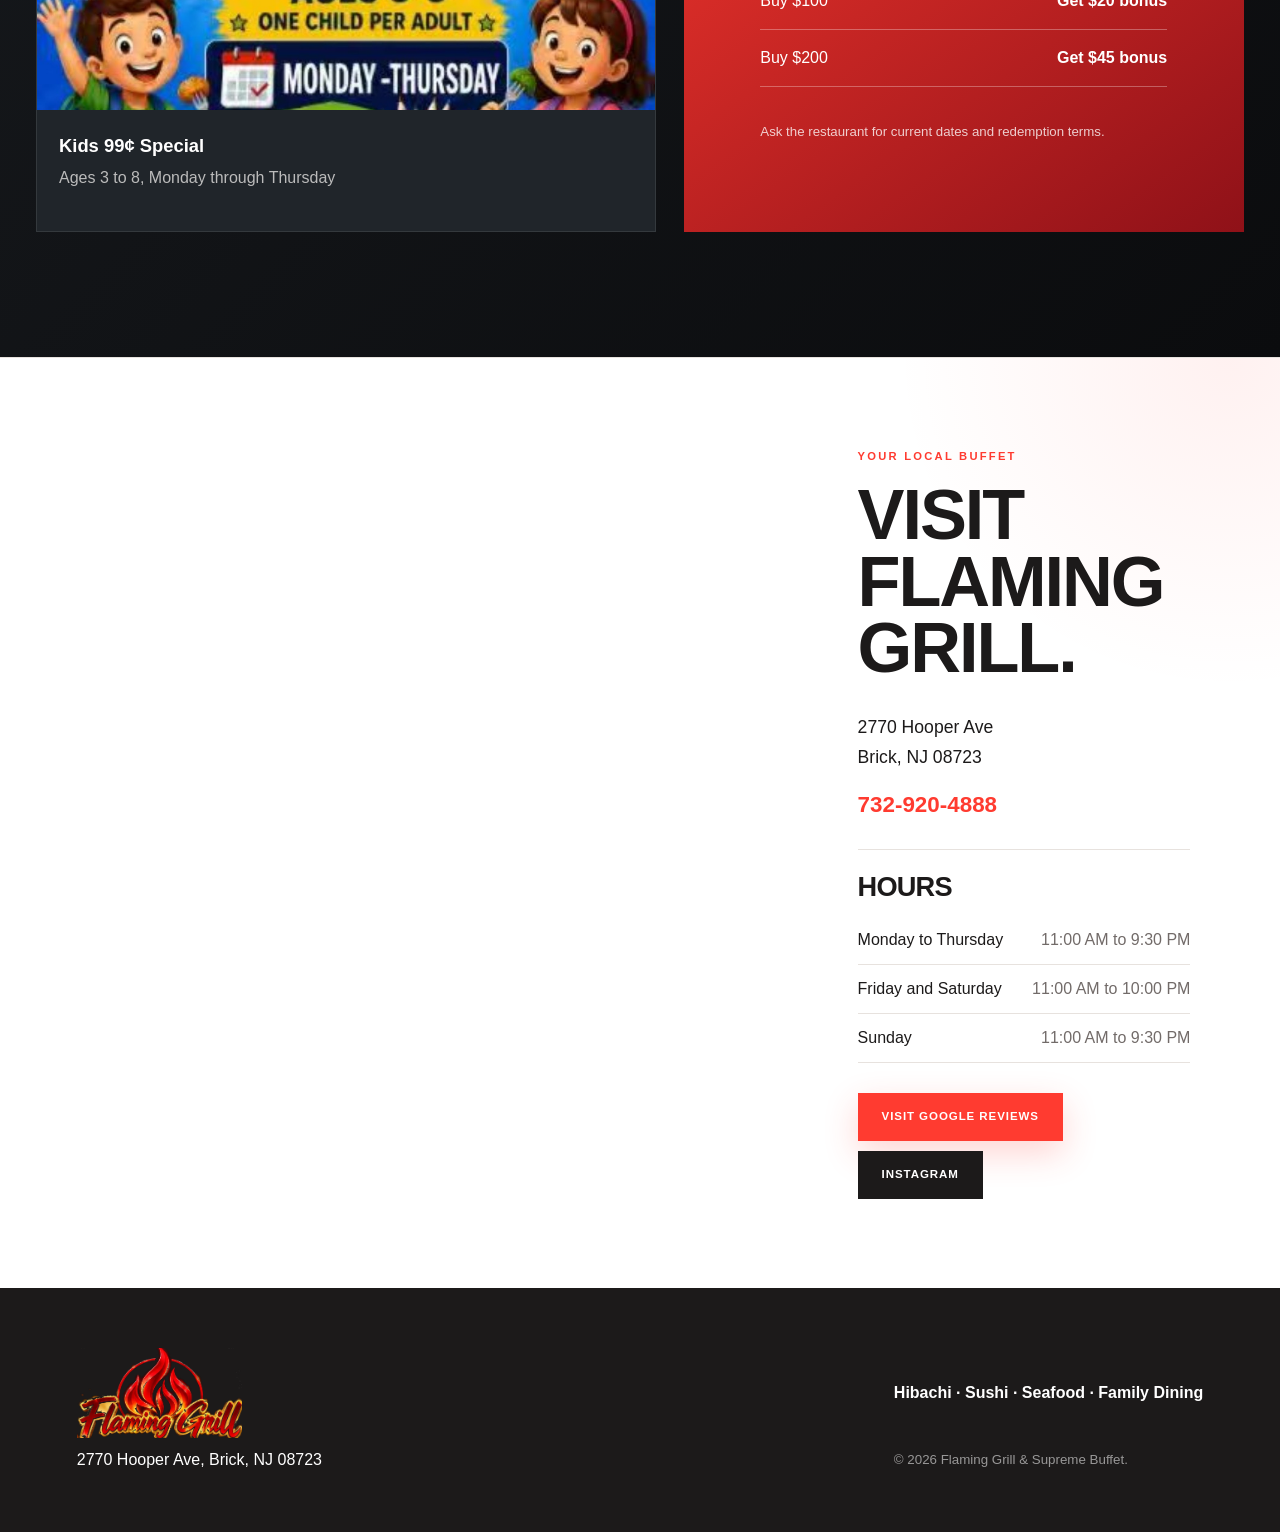
==== commit c0a7eed7: "Add Dessert gallery row Same swipeable horizontal format as Seafood, Sushi and Hibachi." ====
--- a/index.html
+++ b/index.html
@@ -47,7 +47,7 @@
     <section class="favorites" id="favorites" aria-labelledby="favorites-title">
       <div class="section-heading">
         <p class="eyebrow red">The buffet, up close</p>
-        <h2 id="favorites-title">Three reasons to fill your plate.</h2>
+        <h2 id="favorites-title">Four reasons to fill your plate.</h2>
         <p>Swipe through each spread.</p>
       </div>
 
@@ -113,6 +113,23 @@
         </div>
         <div class="gallery-dots"></div>
       </div>
+
+      <div class="gallery-row" data-gallery="dessert">
+        <div class="gallery-row-head">
+          <div><strong>Dessert</strong><small>Something sweet to finish</small></div>
+          <div class="gallery-nav">
+            <button type="button" class="gallery-prev" aria-label="Previous dessert photo"><svg viewBox="0 0 24 24" fill="none" stroke="currentColor" stroke-width="2.4" stroke-linecap="round" stroke-linejoin="round"><path d="M15 18l-6-6 6-6"/></svg></button>
+            <button type="button" class="gallery-next" aria-label="Next dessert photo"><svg viewBox="0 0 24 24" fill="none" stroke="currentColor" stroke-width="2.4" stroke-linecap="round" stroke-linejoin="round"><path d="M9 18l6-6-6-6"/></svg></button>
+          </div>
+        </div>
+        <div class="gallery-strip-frame">
+          <div class="gallery-strip">
+            <figure><img src="./images/dessert-cakes-01.jpg" alt="Dessert station with whipped cream and chocolate cakes" loading="lazy"><figcaption>Fresh cakes on the dessert line</figcaption></figure>
+            <figure><img src="./images/dessert-cakes-02.jpg" alt="Assorted cakes including strawberry, birthday and chocolate" loading="lazy"><figcaption>Strawberry, birthday &amp; chocolate cake</figcaption></figure>
+          </div>
+        </div>
+        <div class="gallery-dots"></div>
+      </div>
     </section>
 
     <section class="price-section" id="prices" aria-labelledby="prices-title">
--- a/styles.css
+++ b/styles.css
@@ -2,7 +2,7 @@
 .site-header{position:sticky;top:0;z-index:50;height:78px;padding:0 clamp(18px,4vw,64px);display:grid;grid-template-columns:minmax(150px,230px) 1fr auto;align-items:center;gap:28px;background:rgba(255,255,255,.96);border-bottom:1px solid #ddd;backdrop-filter:blur(16px)}.brand{height:68px;display:flex;align-items:center;overflow:hidden}.brand img{width:170px;height:90px;object-fit:contain}.desktop-nav{justify-self:center;display:flex;gap:clamp(14px,2.3vw,34px);font-size:.72rem;font-weight:900;letter-spacing:.08em;text-transform:uppercase}.desktop-nav a{padding:10px 2px;border-bottom:2px solid transparent}.desktop-nav a:hover{color:var(--red);border-color:var(--red)}.header-actions{display:flex;align-items:center;gap:8px}.order-button,.button{min-height:48px;padding:0 22px;display:inline-flex;align-items:center;justify-content:center;border:2px solid transparent;font-size:.72rem;font-weight:900;letter-spacing:.08em;text-transform:uppercase;transition:.2s}.order-button,.button-primary{background:var(--red);color:#fff}.order-button:hover,.button-primary:hover{background:var(--red-dark)}.order-button:active,.button:active{transform:scale(.98)}.menu-toggle{display:none;min-height:44px;padding:0 13px;border:1px solid var(--line);background:#fff;font-size:.66rem;font-weight:900;text-transform:uppercase}.mobile-menu{display:none}
 .hero{position:relative;height:min(760px,calc(100dvh - 78px));min-height:590px;overflow:hidden;color:#fff}.hero-photo{width:100%;height:100%;object-fit:cover}.hero-shade{position:absolute;inset:0;background:linear-gradient(90deg,rgba(9,7,7,.91) 0%,rgba(9,7,7,.65) 37%,rgba(9,7,7,.08) 75%),linear-gradient(0deg,rgba(0,0,0,.26),transparent 45%)}.hero-content{position:absolute;left:clamp(24px,7vw,112px);top:50%;width:min(680px,calc(100% - 48px));transform:translateY(-50%)}.eyebrow{margin:0 0 18px;color:inherit;font-size:.7rem;font-weight:900;letter-spacing:.2em;text-transform:uppercase}.eyebrow.red{color:var(--red)}h1,h2,h3{margin:0;font-family:Impact,Haettenschweiler,"Arial Narrow Bold",sans-serif;font-weight:900;letter-spacing:-.03em;line-height:.94;text-transform:uppercase}.hero h1{font-size:clamp(3.9rem,7.6vw,7.5rem)}.hero-content>p:not(.eyebrow){max-width:520px;margin:24px 0 0;color:#ffffffe6;font-size:clamp(1rem,1.7vw,1.32rem)}.hero-actions{display:flex;flex-wrap:wrap;gap:12px;margin-top:34px}.button-secondary{color:#fff;border-color:#ffffffbf;background:#0005;backdrop-filter:blur(8px)}.button-secondary:hover{background:#fff;color:var(--ink)}
 .quick-info{position:relative;z-index:2;width:min(calc(100% - 48px),1080px);margin:-36px auto 0;display:grid;grid-template-columns:repeat(3,1fr);background:#fff;box-shadow:0 22px 60px #28140f2e}.quick-info a{min-height:112px;padding:25px 30px;display:flex;flex-direction:column;justify-content:center;border-right:1px solid var(--line)}.quick-info a:last-child{border:0}.quick-info span{color:var(--red);font-size:.66rem;font-weight:900;letter-spacing:.14em;text-transform:uppercase}.quick-info strong{margin-top:5px;font-size:1.04rem}
-.favorites,.price-section,.coupons{max-width:var(--max);margin:auto;padding:125px clamp(20px,4vw,56px)}.section-heading{max-width:820px}.section-heading.center{text-align:center;margin:auto}.section-heading h2{font-size:clamp(2.8rem,6vw,6rem)}.section-heading>p:last-child{margin:22px 0 0;color:var(--muted);font-size:1.05rem}.gallery-row{margin-top:72px}.gallery-row-head{display:flex;justify-content:space-between;align-items:flex-end;gap:16px;margin-bottom:22px}.gallery-row-head strong{display:block;font-family:Impact,Haettenschweiler,"Arial Narrow Bold",sans-serif;font-size:clamp(3.4rem,7.5vw,5.6rem);line-height:.86;color:var(--red);text-transform:uppercase;text-shadow:0 3px 0 #00000014}.gallery-row-head small{display:block;margin-top:12px;color:var(--muted);font-size:1.1rem}.gallery-nav{display:flex;gap:8px;flex:0 0 auto}.gallery-nav button{width:46px;height:46px;border:1.5px solid var(--line);background:#fff;color:var(--ink);cursor:pointer;display:flex;align-items:center;justify-content:center;transition:.15s}.gallery-nav button:hover{border-color:var(--red);color:var(--red)}.gallery-nav button:active{transform:scale(.94)}.gallery-nav button:disabled{opacity:.3;cursor:default}.gallery-nav button:disabled:hover{border-color:var(--line);color:var(--ink)}.gallery-nav svg{width:20px;height:20px}.gallery-strip-frame{position:relative}.gallery-strip-frame::before,.gallery-strip-frame::after{content:"";position:absolute;top:0;bottom:20px;width:56px;z-index:2;pointer-events:none}.gallery-strip-frame::before{left:0;background:linear-gradient(90deg,var(--paper),transparent)}.gallery-strip-frame::after{right:0;background:linear-gradient(270deg,var(--paper),transparent)}.gallery-strip{display:flex;gap:22px;overflow-x:auto;scroll-snap-type:x mandatory;padding:4px 4px 20px;margin:0 -4px;scrollbar-width:thin;scrollbar-color:var(--line) transparent}.gallery-strip::-webkit-scrollbar{height:7px}.gallery-strip::-webkit-scrollbar-thumb{background:var(--line);border-radius:4px}.gallery-strip::-webkit-scrollbar-track{background:transparent}.gallery-strip figure{flex:0 0 auto;width:min(80vw,360px);margin:0;scroll-snap-align:start;background:var(--panel);border:1px solid var(--line)}.gallery-strip figure img{width:100%;aspect-ratio:4/5;object-fit:cover;display:block;transition:transform .5s cubic-bezier(.2,.8,.2,1)}.gallery-strip figure:hover img{transform:scale(1.035)}.gallery-strip figcaption{padding:16px 18px;font-size:1.05rem;color:var(--muted)}.gallery-dots{display:flex;gap:7px;margin-top:16px}.gallery-dots span{width:7px;height:7px;border-radius:50%;background:var(--line);transition:.2s}.gallery-dots span.active{background:var(--red);width:22px;border-radius:4px}
+.favorites,.price-section,.coupons{max-width:var(--max);margin:auto;padding:125px clamp(20px,4vw,56px)}.section-heading{max-width:820px}.section-heading.center{text-align:center;margin:auto}.section-heading h2{font-size:clamp(2.8rem,6vw,6rem)}.section-heading>p:last-child{margin:22px 0 0;color:var(--muted);font-size:1.05rem}.gallery-row{margin-top:72px}.gallery-row-head{display:flex;justify-content:space-between;align-items:flex-end;gap:16px;margin-bottom:22px}.gallery-row-head strong{display:block;font-family:Impact,Haettenschweiler,"Arial Narrow Bold",sans-serif;font-size:clamp(4rem,8.5vw,6.4rem);line-height:.86;color:var(--ink);text-transform:uppercase}.gallery-row-head small{display:block;margin-top:12px;color:var(--muted);font-size:1.1rem}.gallery-nav{display:flex;gap:8px;flex:0 0 auto}.gallery-nav button{width:46px;height:46px;border:1.5px solid var(--line);background:#fff;color:var(--ink);cursor:pointer;display:flex;align-items:center;justify-content:center;transition:.15s}.gallery-nav button:hover{border-color:var(--red);color:var(--red)}.gallery-nav button:active{transform:scale(.94)}.gallery-nav button:disabled{opacity:.3;cursor:default}.gallery-nav button:disabled:hover{border-color:var(--line);color:var(--ink)}.gallery-nav svg{width:20px;height:20px}.gallery-strip-frame{position:relative}.gallery-strip-frame::before,.gallery-strip-frame::after{content:"";position:absolute;top:0;bottom:20px;width:56px;z-index:2;pointer-events:none}.gallery-strip-frame::before{left:0;background:linear-gradient(90deg,var(--paper),transparent)}.gallery-strip-frame::after{right:0;background:linear-gradient(270deg,var(--paper),transparent)}.gallery-strip{display:flex;gap:22px;overflow-x:auto;scroll-snap-type:x mandatory;padding:4px 4px 20px;margin:0 -4px;scrollbar-width:thin;scrollbar-color:var(--line) transparent}.gallery-strip::-webkit-scrollbar{height:7px}.gallery-strip::-webkit-scrollbar-thumb{background:var(--line);border-radius:4px}.gallery-strip::-webkit-scrollbar-track{background:transparent}.gallery-strip figure{flex:0 0 auto;width:min(80vw,360px);margin:0;scroll-snap-align:start;background:var(--panel);border:1px solid var(--line)}.gallery-strip figure img{width:100%;aspect-ratio:4/5;object-fit:cover;display:block;transition:transform .5s cubic-bezier(.2,.8,.2,1)}.gallery-strip figure:hover img{transform:scale(1.035)}.gallery-strip figcaption{padding:16px 18px;font-size:1.05rem;color:var(--muted)}.gallery-dots{display:flex;gap:7px;margin-top:16px}.gallery-dots span{width:7px;height:7px;border-radius:50%;background:var(--line);transition:.2s}.gallery-dots span.active{background:var(--red);width:22px;border-radius:4px}
 .price-section{padding-top:40px;text-align:center}.price-section>img{width:auto;max-width:min(100%,1120px);max-height:82vh;margin:50px auto 22px;box-shadow:0 24px 60px #27151521}.price-section>p{color:var(--muted);font-size:.82rem}.coupons{padding-top:110px}.coupon-grid{display:grid;grid-template-columns:repeat(4,1fr);gap:18px;margin-top:58px}.coupon-grid a{background:#fff;box-shadow:0 14px 34px #28140f18;transition:.2s}.coupon-grid a:hover{transform:translateY(-5px)}.coupon-grid img{width:100%;aspect-ratio:4/3;object-fit:cover}.coupon-grid strong{display:block;padding:18px;font-size:.9rem}.terms{margin-top:26px;color:var(--muted);font-size:.8rem}
 .promotions{padding:125px max(24px,calc((100vw - var(--max))/2 + 56px));color:#fff;background:var(--ink)}.promotions .section-heading>p:last-child{color:#bbb}.promo-grid{display:grid;grid-template-columns:1.05fr .95fr;gap:28px;margin-top:60px}.promo-grid figure{margin:0;background:#242020}.promo-grid figure img{width:100%;height:460px;object-fit:cover}.promo-grid figcaption{padding:22px;display:grid;gap:6px}.promo-grid figcaption strong{font-size:1.15rem}.promo-grid figcaption span{color:#bbb}.gift-card{padding:clamp(36px,6vw,80px);background:var(--red)}.gift-card h3{font-size:clamp(3rem,5vw,5.6rem)}.gift-card ul{padding:0;margin:35px 0;list-style:none}.gift-card li{padding:16px 0;display:flex;justify-content:space-between;gap:20px;border-bottom:1px solid #ffffff4d}.gift-card>p:last-child{color:#ffffffc7;font-size:.83rem}
 .location{display:grid;grid-template-columns:1.2fr .8fr;background:#fff}.map-panel{min-height:690px}.map-panel iframe{width:100%;height:100%;min-height:690px;border:0}.location-card{padding:clamp(55px,7vw,110px)}.location-card h2{font-size:clamp(3rem,5.5vw,5.7rem)}.location-card address{margin-top:32px;font-style:normal;font-size:1.1rem;line-height:1.7}.phone-link{display:block;width:max-content;margin:15px 0 28px;color:var(--red);font-size:1.4rem;font-weight:900}.hours{margin-top:28px;border-top:1px solid var(--line);padding-top:24px}.hours h3{font-size:1.7rem}.hours dl div{padding:12px 0;display:flex;justify-content:space-between;gap:20px;border-bottom:1px solid var(--line)}.hours dd{margin:0;color:var(--muted);text-align:right}.location-actions{display:flex;flex-wrap:wrap;gap:10px;margin-top:30px}.button-dark{background:var(--ink);color:#fff}.button-dark:hover{background:#333}
@@ -28,7 +28,7 @@
 .coupon-grid a{background:var(--panel);border:1px solid var(--line);box-shadow:0 12px 28px #00000012}.coupon-grid a:hover{box-shadow:0 20px 40px #0000001a}
 .promotions{position:relative;background:linear-gradient(135deg,#181b1f,#0b0c0e)}.promotions::before{content:"";position:absolute;inset:0;background:radial-gradient(circle at 82% 18%,#ff3b302e,transparent 28%);pointer-events:none}.promotions>*{position:relative}.promo-grid figure{background:#20252a;border:1px solid #ffffff17}.gift-card{background:linear-gradient(145deg,#ff3b30,#8f1118);box-shadow:inset 0 1px #ffffff3d}
 .location{background:#fff;border-top:1px solid var(--line)}.location-card{background:radial-gradient(circle at 90% 0,#ff3b3012,transparent 32%)}
-.reveal-on-scroll{opacity:0;transform:translateY(42px);transition:opacity .8s cubic-bezier(.2,.7,.2,1),transform .8s cubic-bezier(.2,.7,.2,1)}.reveal-on-scroll.is-visible{opacity:1;transform:none}.gallery-row:nth-of-type(3){transition-delay:.08s}.gallery-row:nth-of-type(4){transition-delay:.16s}
+.reveal-on-scroll{opacity:0;transform:translateY(42px);transition:opacity .8s cubic-bezier(.2,.7,.2,1),transform .8s cubic-bezier(.2,.7,.2,1)}.reveal-on-scroll.is-visible{opacity:1;transform:none}.gallery-row:nth-of-type(3){transition-delay:.08s}.gallery-row:nth-of-type(4){transition-delay:.16s}.gallery-row:nth-of-type(5){transition-delay:.24s}
 @media(max-width:1000px){.site-header{height:76px}.brand{height:76px}.brand img{width:150px;height:70px}.mobile-menu{top:76px}.hero{height:min(760px,calc(100dvh - 76px))}}
 @media(max-width:640px){.brand img{width:126px;height:66px}.favorites::before{top:72px}.hero::after{display:none}}
 @media(prefers-reduced-motion:reduce){.hero-photo{animation:none}.order-button::after{animation:none}.reveal-on-scroll{opacity:1;transform:none;transition:none}}
